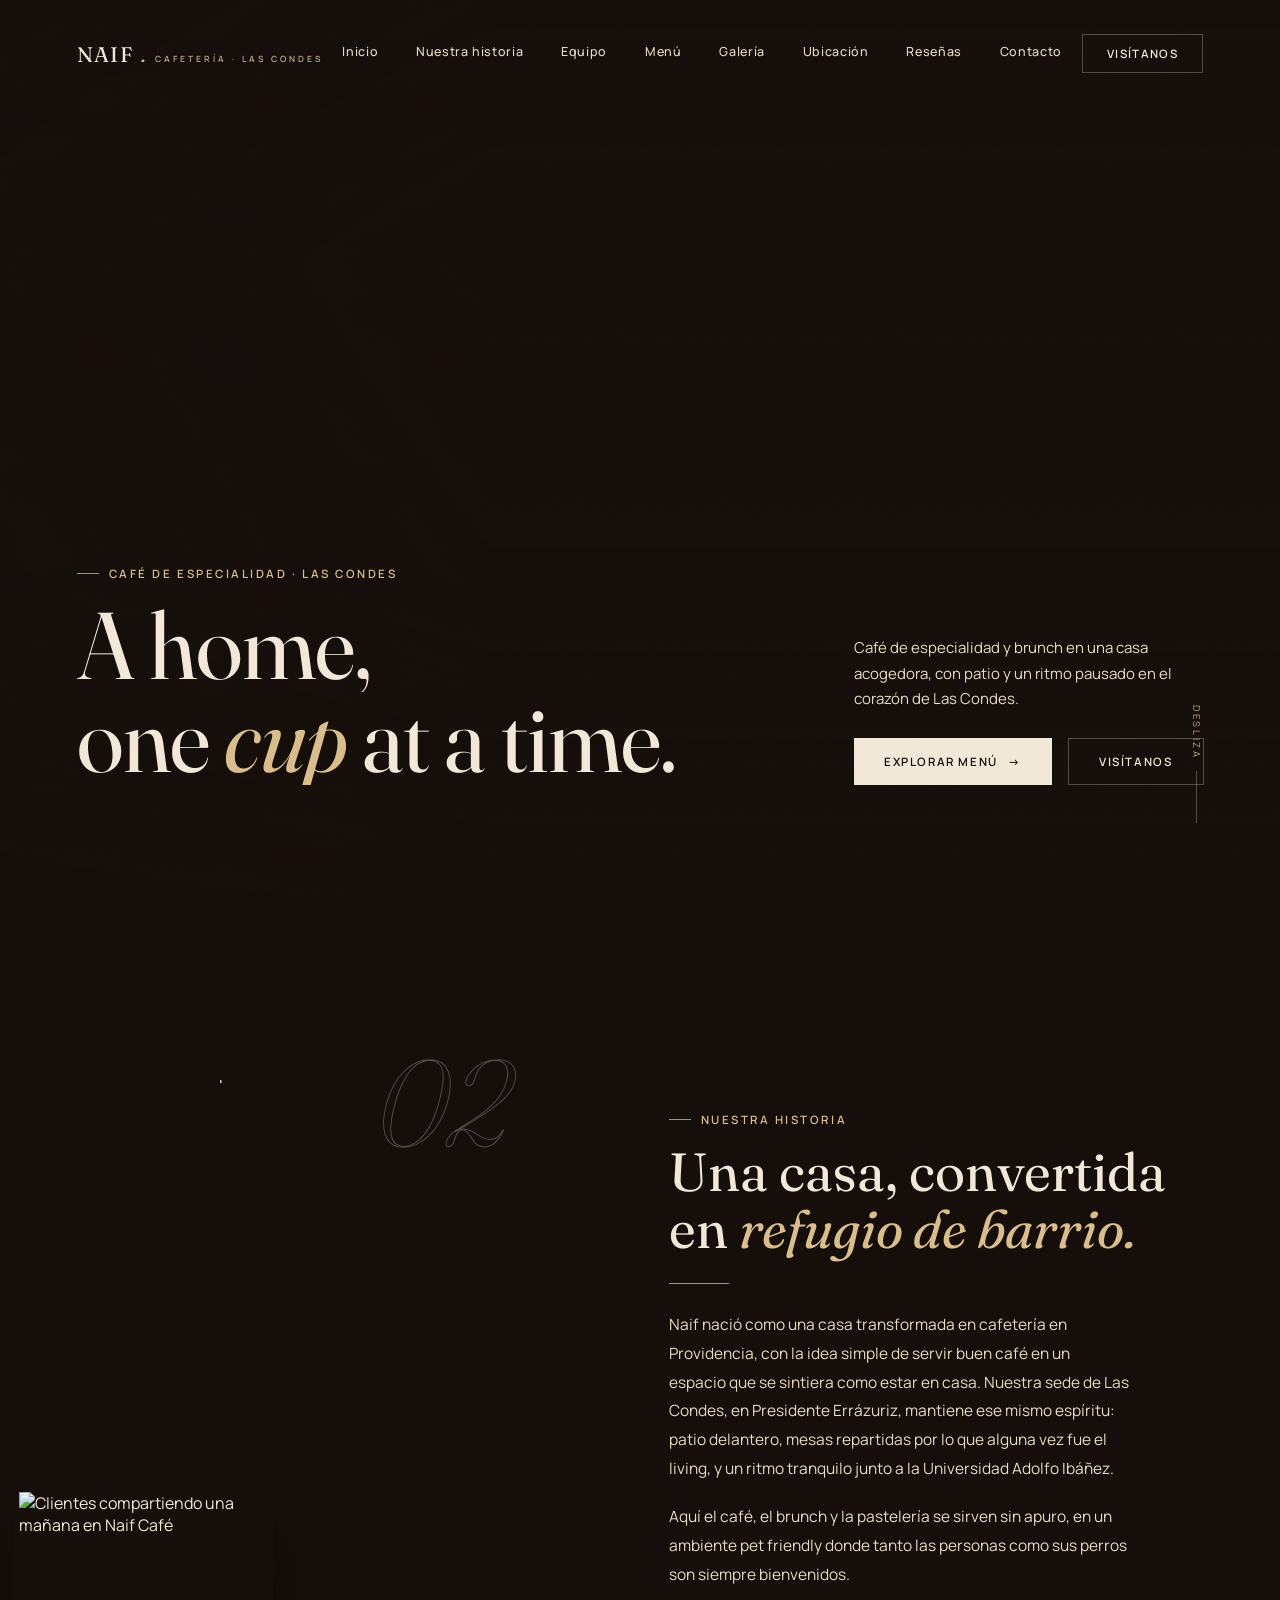
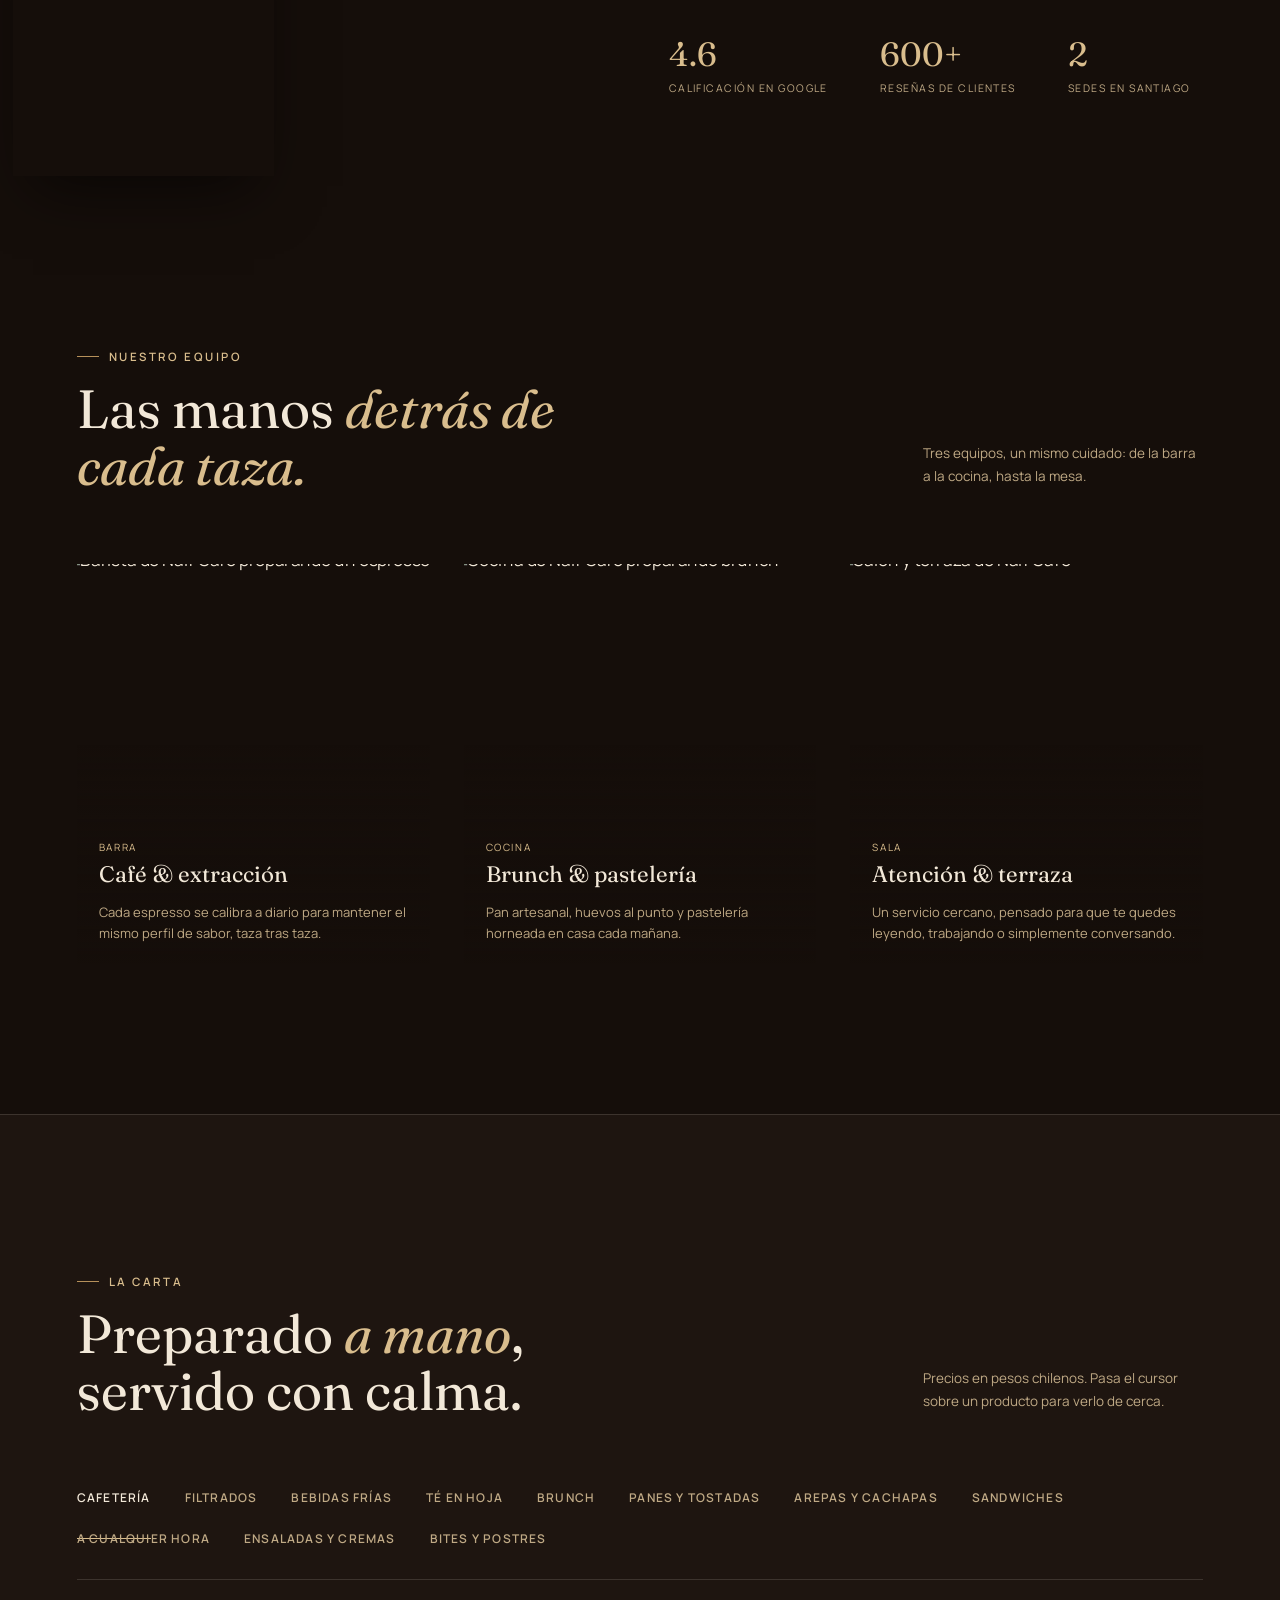
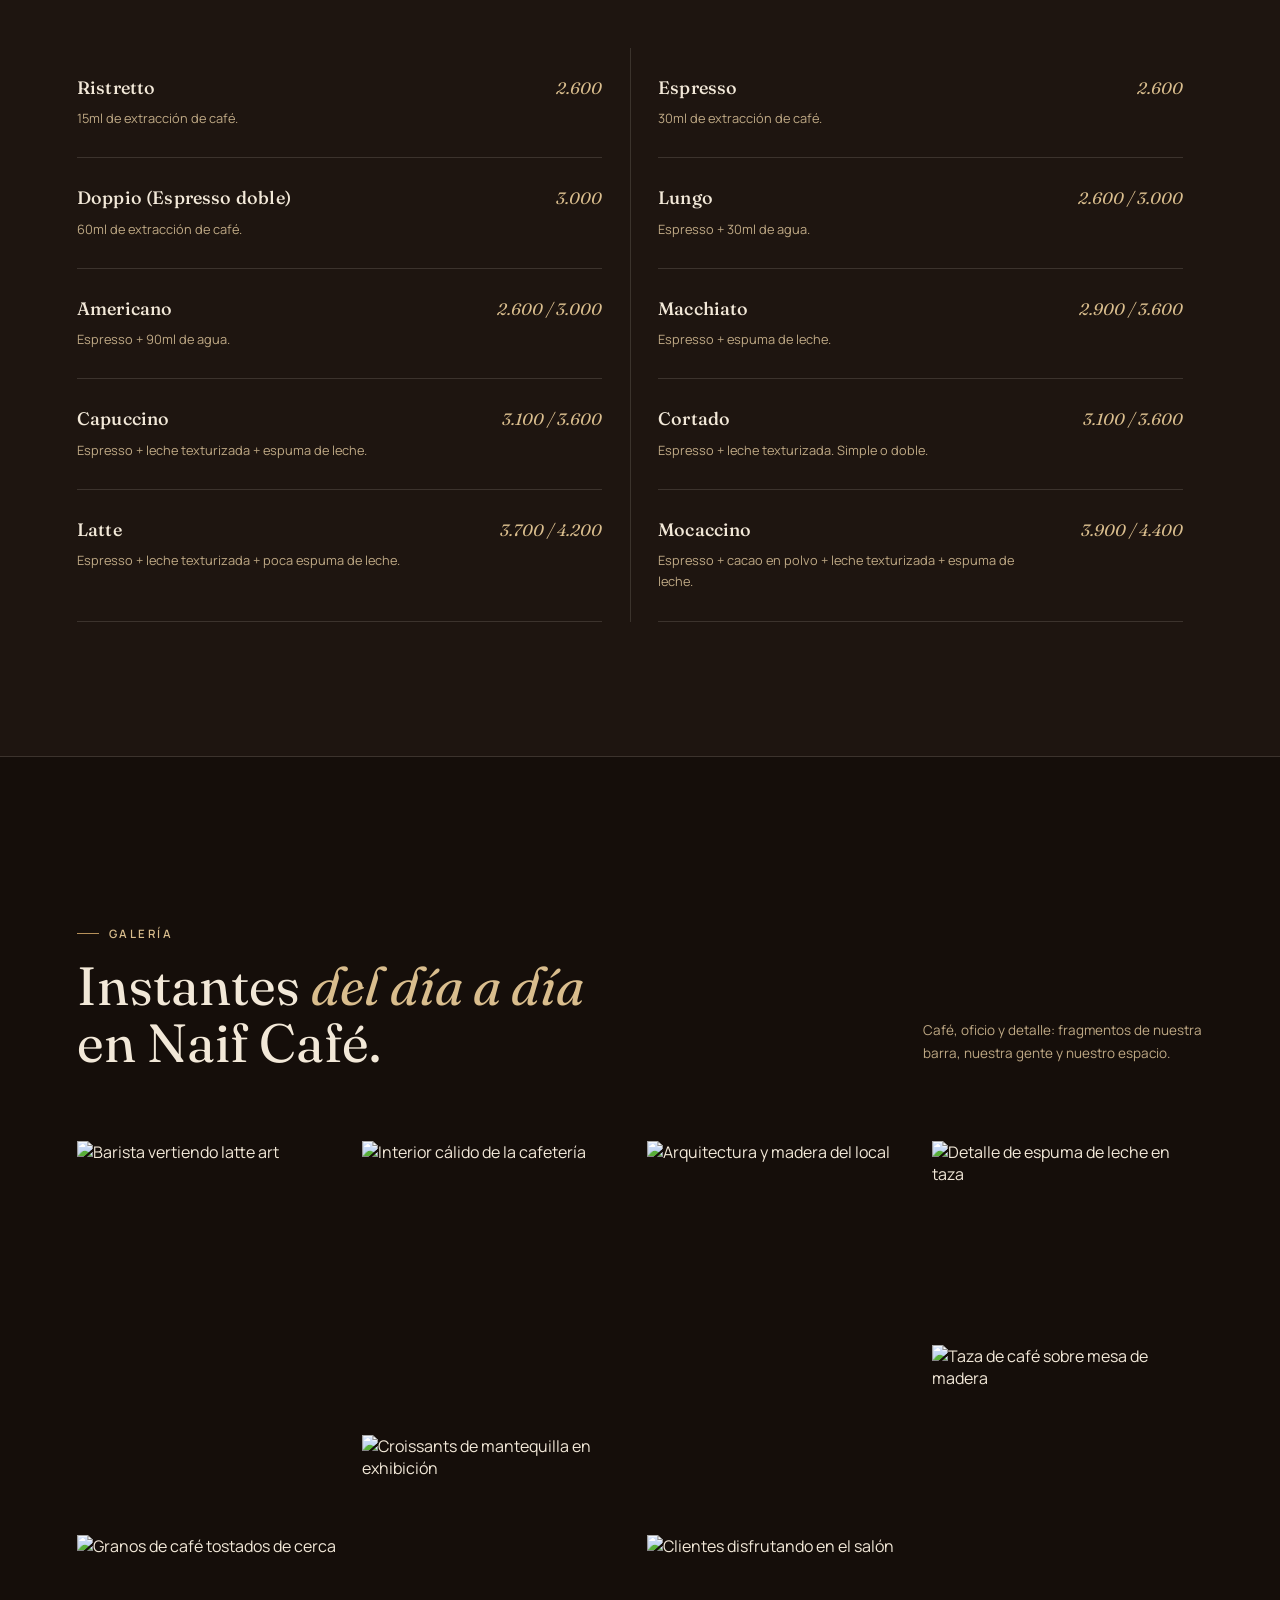
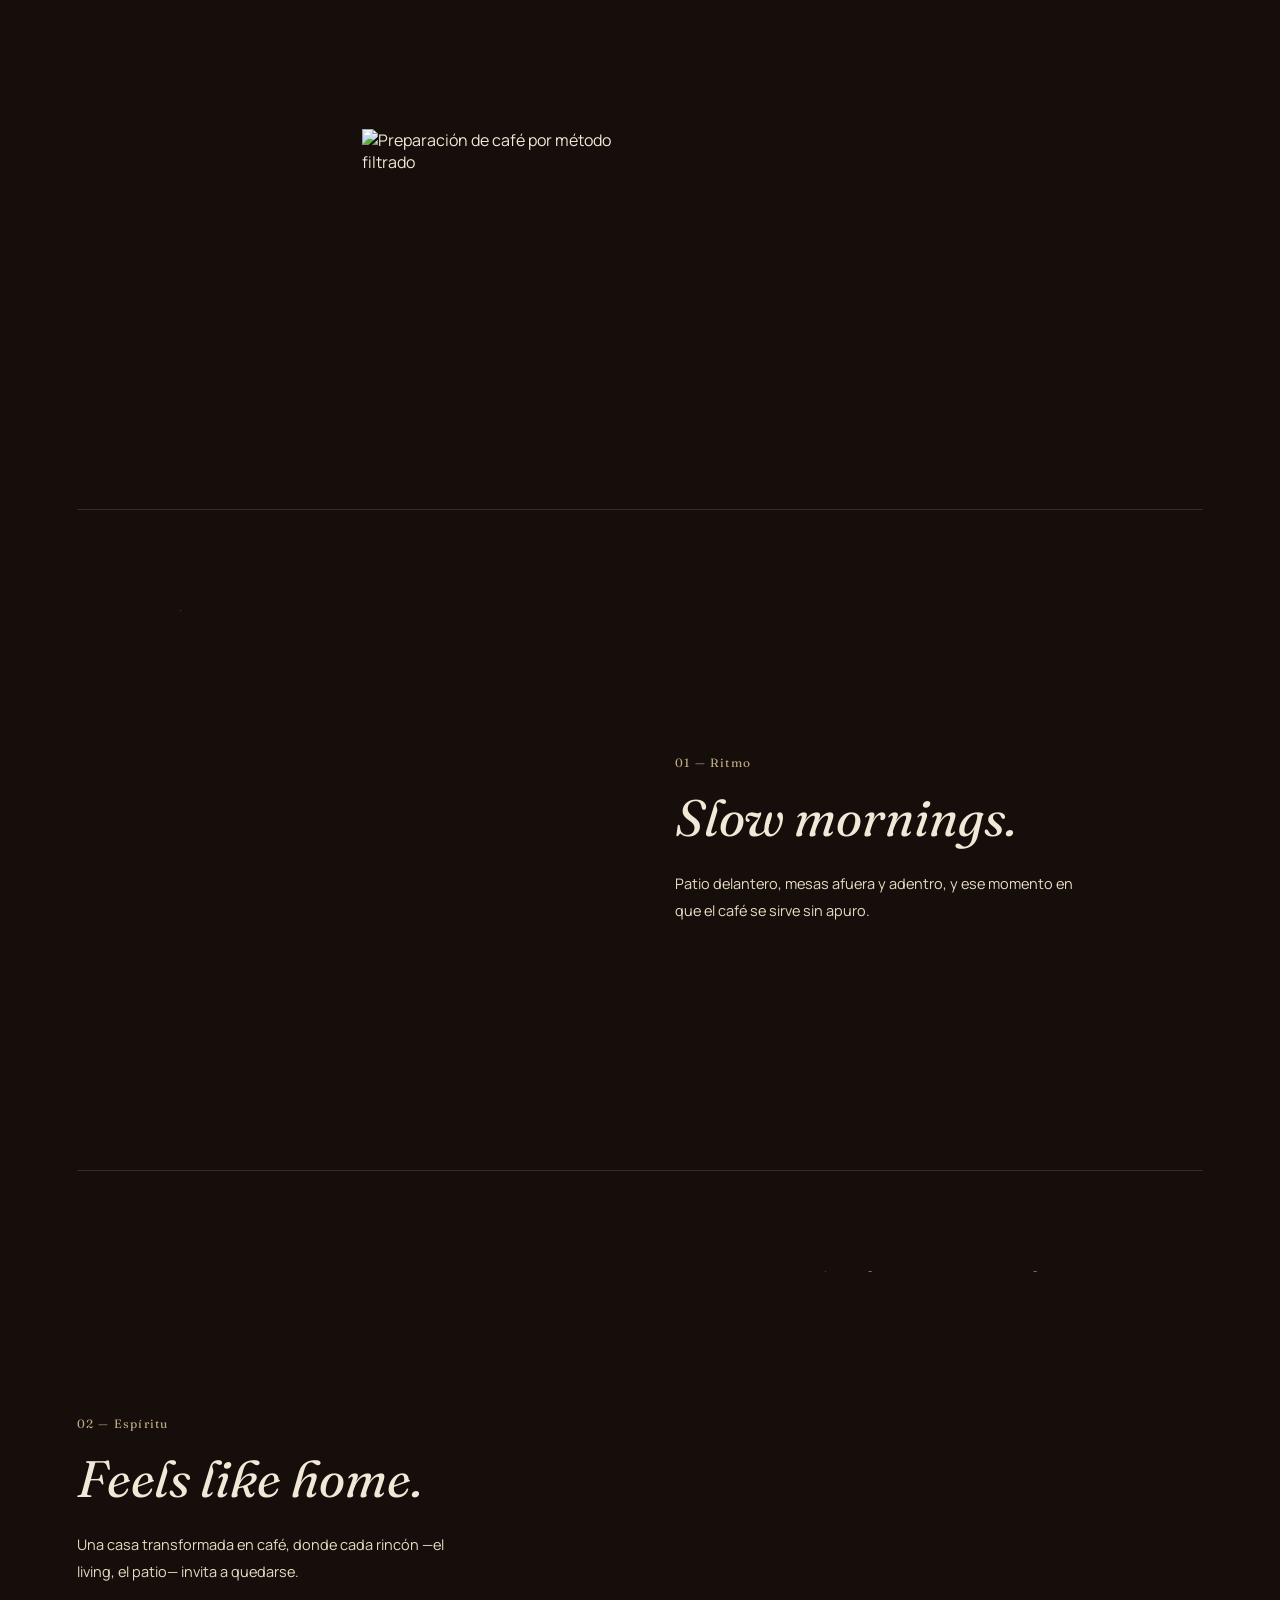
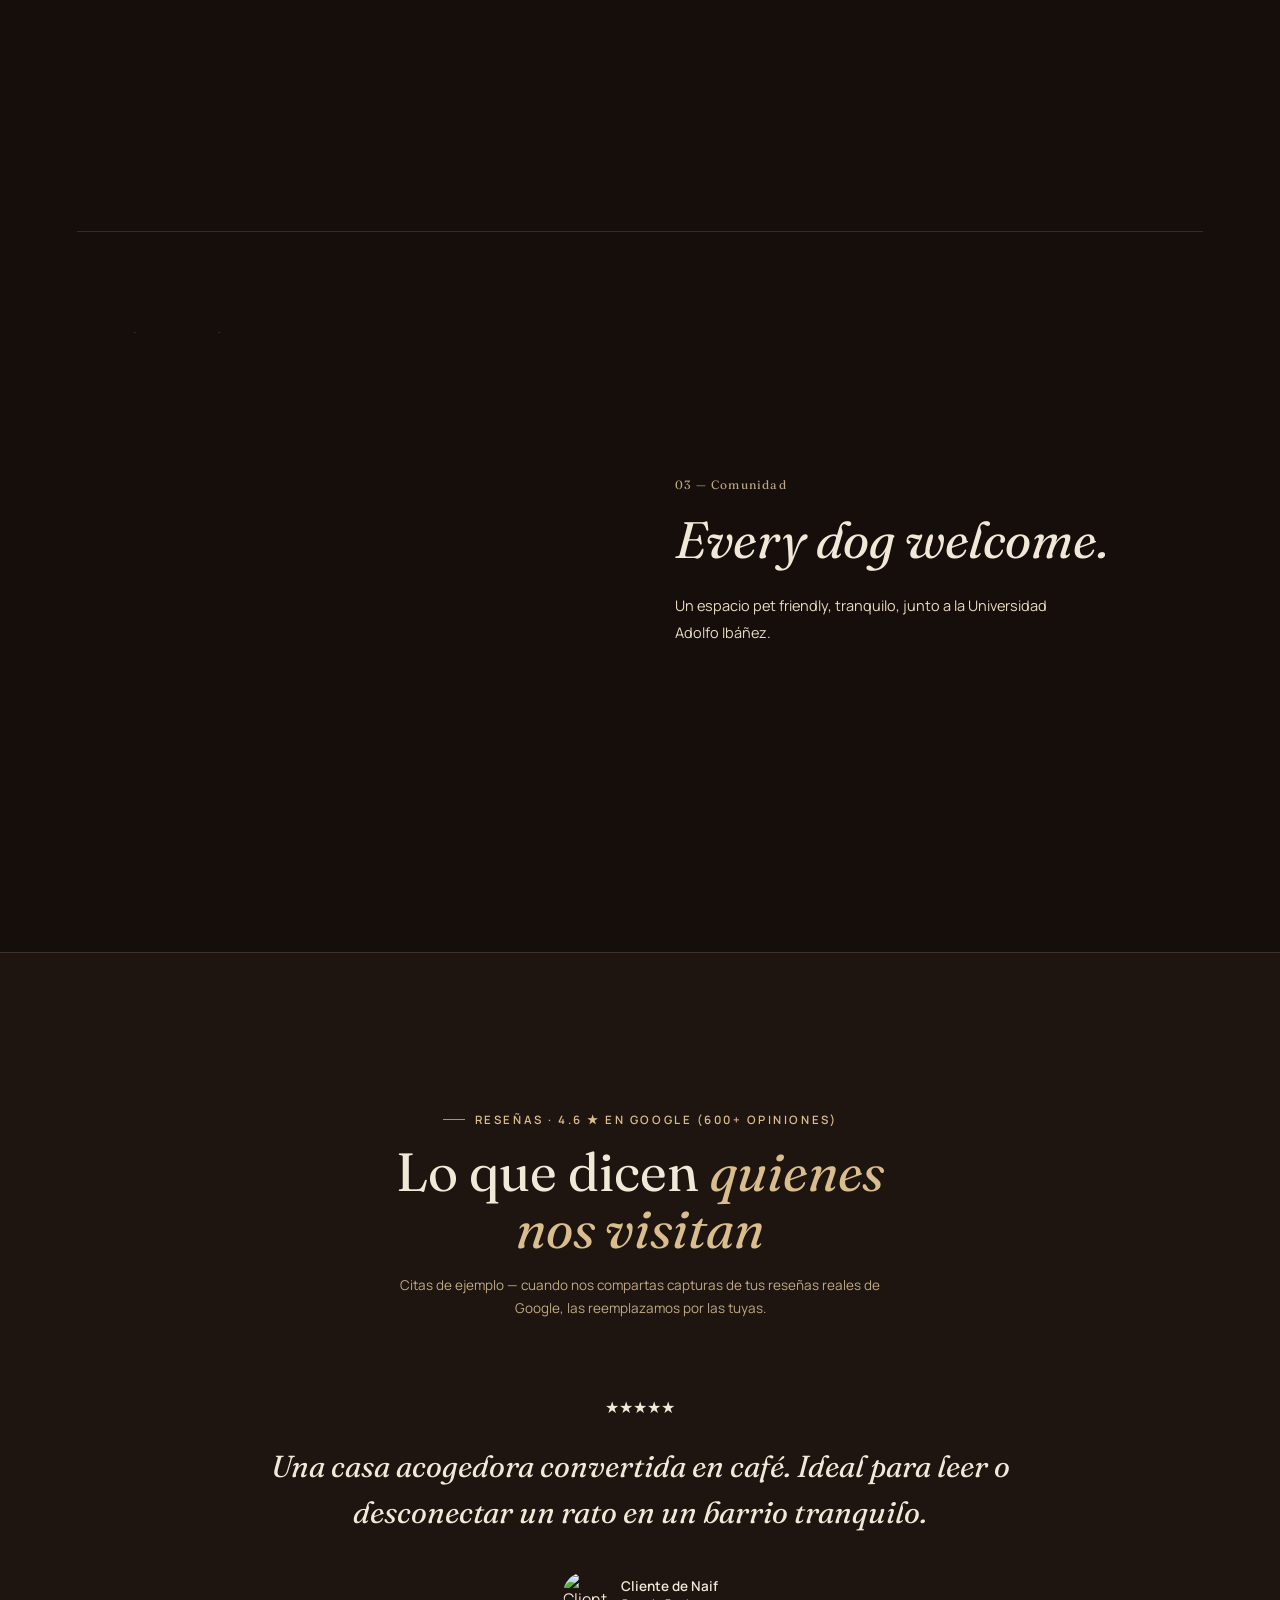
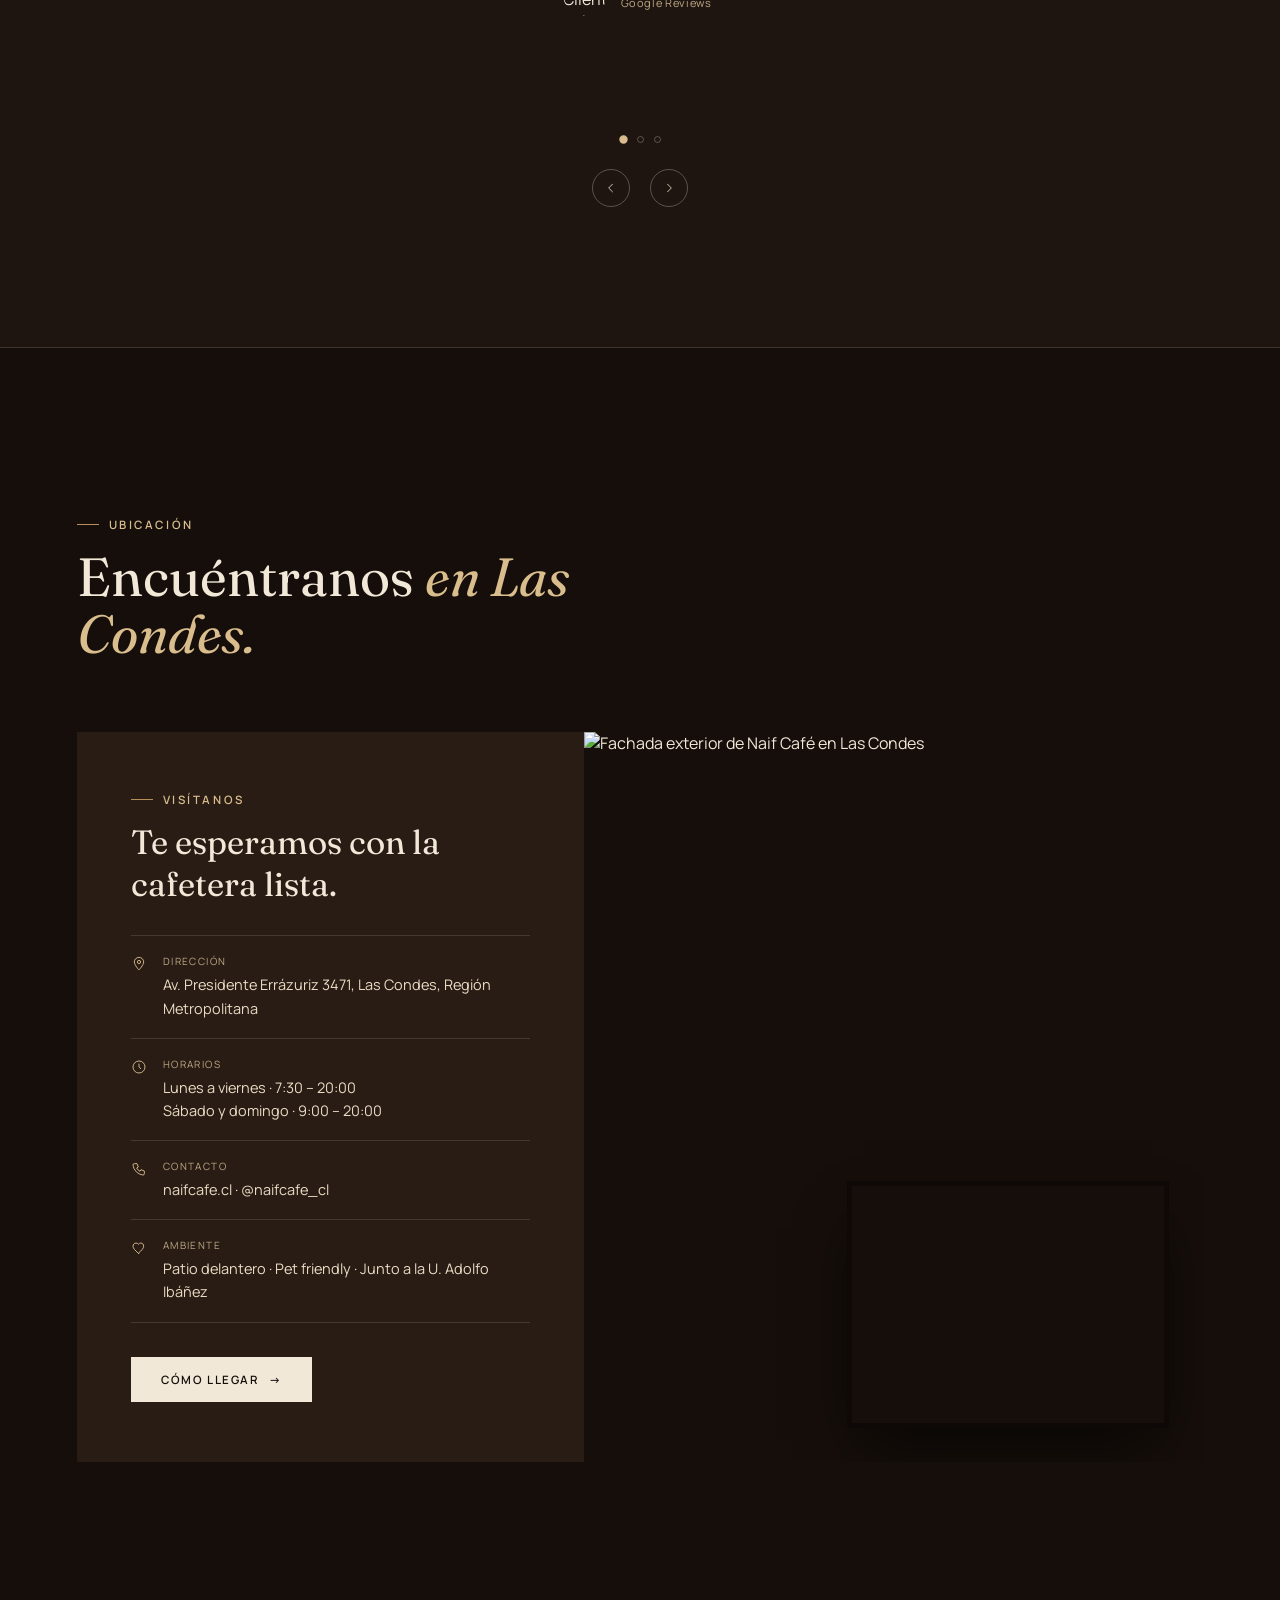
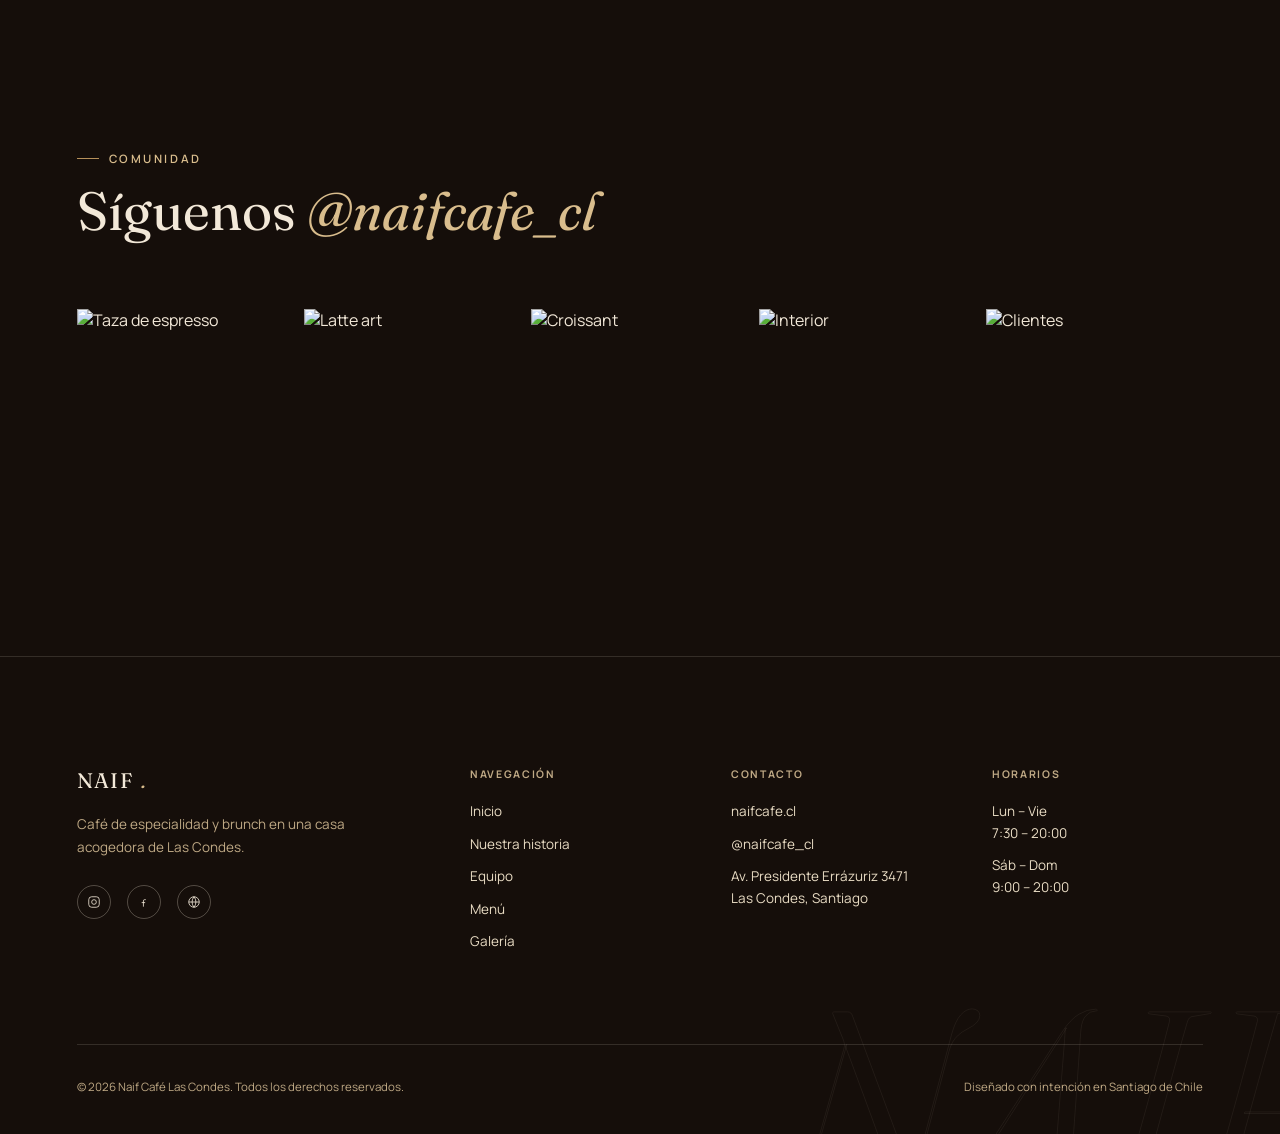
==== index.html @ 2ad172cf "Add files via upload" ====
<!DOCTYPE html>
<html lang="es">
<head>
<meta charset="UTF-8">
<meta name="viewport" content="width=device-width, initial-scale=1.0">
<title>Naif Café — Las Condes</title>
<meta name="description" content="Naif Café Las Condes. Café de especialidad y brunch en una casa convertida en refugio de barrio, junto a la Universidad Adolfo Ibáñez.">
<link rel="preconnect" href="https://fonts.googleapis.com">
<link rel="preconnect" href="https://fonts.gstatic.com" crossorigin>
<link rel="preconnect" href="https://images.unsplash.com">
<link rel="dns-prefetch" href="https://images.unsplash.com">
<link href="https://fonts.googleapis.com/css2?family=Fraunces:ital,opsz,wght@0,9..144,300;0,9..144,400;0,9..144,500;0,9..144,600;1,9..144,400;1,9..144,500&family=Manrope:wght@400;500;600;700&display=swap" rel="stylesheet">
<style>

:root{
  --espresso:#150e0a;
  --espresso-2:#1e1510;
  --espresso-3:#281c14;
  --cream:#f2e8d8;
  --cream-2:#e9dcc4;
  --sand:#bfa985;
  --gold:#b6905a;
  --gold-soft:#d9bd8d;
  --line:rgba(242,232,216,0.14);
  --line-strong:rgba(242,232,216,0.28);
  --dur:900ms;
  --ease:cubic-bezier(.22,.61,.16,1);
}

*{margin:0;padding:0;box-sizing:border-box;}
html{scroll-behavior:smooth;}
body{
  background:var(--espresso);
  color:var(--cream);
  font-family:'Manrope',sans-serif;
  font-weight:400;
  overflow-x:hidden;
  cursor:default;
}
img{display:block;width:100%;height:100%;object-fit:cover;}
a{color:inherit;text-decoration:none;}
button{font-family:inherit;cursor:pointer;background:none;border:none;color:inherit;}
::selection{background:var(--gold);color:var(--espresso);}

.serif{font-family:'Fraunces',serif;}
.eyebrow{
  font-size:11.5px;
  letter-spacing:0.22em;
  text-transform:uppercase;
  color:var(--gold-soft);
  font-weight:600;
  display:inline-flex;
  align-items:center;
  gap:10px;
}
.eyebrow::before{content:'';width:22px;height:1px;background:var(--gold);display:inline-block;}

.wrap{max-width:1360px;margin:0 auto;padding:0 6vw;}

::-webkit-scrollbar{width:9px;}
::-webkit-scrollbar-track{background:var(--espresso);}
::-webkit-scrollbar-thumb{background:var(--espresso-3);border-radius:0;}

/* ---------- preloader ---------- */
#preloader{
  position:fixed;inset:0;z-index:10000;background:var(--espresso);
  display:flex;align-items:center;justify-content:center;flex-direction:column;
  transition:opacity 1.1s var(--ease), visibility 1.1s var(--ease);
}
#preloader.hide{opacity:0;visibility:hidden;}
.pre-mark{font-family:'Fraunces',serif;font-size:15px;letter-spacing:0.4em;font-weight:400;color:var(--cream-2);opacity:0;animation:preFade .9s var(--ease) .2s forwards;}
.pre-line{width:1px;height:46px;background:var(--line-strong);margin:20px 0;position:relative;overflow:hidden;}
.pre-line::after{content:'';position:absolute;left:0;top:-100%;width:100%;height:100%;background:var(--gold);animation:preDrip 1.6s var(--ease) .5s forwards;}
.pre-num{font-size:10px;letter-spacing:0.3em;color:var(--sand);opacity:0;animation:preFade .9s var(--ease) .5s forwards;}
@keyframes preFade{to{opacity:1;}}
@keyframes preDrip{to{top:0;}}

/* ---------- nav ---------- */
header{
  position:fixed;top:0;left:0;right:0;z-index:800;
  padding:34px 6vw;display:flex;align-items:center;justify-content:space-between;
  transition:padding .55s var(--ease), background .55s var(--ease), border-color .55s var(--ease), backdrop-filter .55s var(--ease);
  border-bottom:1px solid transparent;
}
header.scrolled{
  padding:18px 6vw;
  background:rgba(21,14,10,0.82);
  backdrop-filter:blur(9px);
  -webkit-backdrop-filter:blur(9px);
  border-bottom:1px solid var(--line);
}
.logo{font-family:'Fraunces',serif;font-size:21px;letter-spacing:.06em;display:flex;align-items:baseline;gap:8px;}
.logo em{font-style:italic;color:var(--gold-soft);font-weight:400;}
.logo small{font-size:8.5px;letter-spacing:.35em;color:var(--sand);font-family:'Manrope',sans-serif;font-weight:600;}

nav.desktop-nav{display:flex;gap:38px;}
nav.desktop-nav a{
  position:relative;font-size:12.5px;letter-spacing:.05em;font-weight:500;color:var(--cream-2);
  padding-bottom:4px;
}
nav.desktop-nav a::after{
  content:'';position:absolute;bottom:0;left:0;width:0;height:1px;background:var(--gold-soft);
  transition:width .4s var(--ease);
}
nav.desktop-nav a:hover::after{width:100%;}
nav.desktop-nav a:hover{color:var(--cream);}

.nav-right{display:flex;align-items:center;gap:28px;}
.btn-reserve{
  border:1px solid var(--line-strong);padding:11px 24px;font-size:11.5px;letter-spacing:.12em;
  text-transform:uppercase;font-weight:600;transition:border-color .5s cubic-bezier(.16,1,.3,1),background .5s cubic-bezier(.16,1,.3,1),color .5s cubic-bezier(.16,1,.3,1),transform .5s cubic-bezier(.16,1,.3,1);
}
.btn-reserve:hover{background:var(--cream);color:var(--espresso);border-color:var(--cream);transform:translateY(-2px);}

.burger{display:none;flex-direction:column;gap:5px;width:26px;z-index:1200;}
.burger span{height:1px;background:var(--cream);width:100%;transition:transform .4s var(--ease), opacity .3s;}
.burger.open span:nth-child(1){transform:translateY(6px) rotate(45deg);}
.burger.open span:nth-child(2){opacity:0;}
.burger.open span:nth-child(3){transform:translateY(-6px) rotate(-45deg);}

#mobileNav{
  position:fixed;inset:0;background:var(--espresso-2);z-index:1000;
  display:flex;flex-direction:column;justify-content:center;padding:8vw 9vw;
  overflow-y:auto;
  clip-path:circle(0% at calc(100% - 44px) 44px);
  transition:clip-path .75s var(--ease);
}
#mobileNav.open{clip-path:circle(150% at calc(100% - 44px) 44px);}
#mobileNav a{
  font-family:'Fraunces',serif;font-size:7.6vw;font-weight:400;font-style:italic;color:var(--cream-2);
  padding:7px 0;border-bottom:1px solid var(--line);
  opacity:0;transform:translateY(18px);transition:opacity .5s var(--ease),transform .5s var(--ease);
}
#mobileNav.open a{opacity:1;transform:translateY(0);}
#mobileNav a:nth-child(1){transition-delay:.08s;}
#mobileNav a:nth-child(2){transition-delay:.14s;}
#mobileNav a:nth-child(3){transition-delay:.20s;}
#mobileNav a:nth-child(4){transition-delay:.26s;}
#mobileNav a:nth-child(5){transition-delay:.32s;}
#mobileNav a:nth-child(6){transition-delay:.38s;}
#mobileNav a:nth-child(7){transition-delay:.44s;}
#mobileNav a:nth-child(8){transition-delay:.50s;}
.mnav-foot{margin-top:36px;font-size:12px;color:var(--sand);opacity:0;transition:opacity .6s var(--ease) .5s;}
#mobileNav.open .mnav-foot{opacity:1;}

/* ---------- hero ---------- */
.hero{position:relative;height:100svh;min-height:640px;overflow:hidden;display:flex;align-items:flex-end;}
.hero-media{position:absolute;inset:-8% -8%;}
.hero-media img{transform:scale(1.12);transition:transform 2.4s var(--ease);will-change:transform;}
.hero-media::after{
  content:'';position:absolute;inset:0;
  background:
    linear-gradient(180deg,rgba(21,14,10,.55) 0%, rgba(21,14,10,.15) 32%, rgba(21,14,10,.3) 62%, rgba(21,14,10,.96) 100%),
    linear-gradient(90deg,rgba(21,14,10,.5) 0%, transparent 40%);
}
.hero.loaded .hero-media img{transform:scale(1);}
.hero-grain{position:absolute;inset:0;opacity:.05;mix-blend-mode:overlay;pointer-events:none;
  background-image:url("data:image/svg+xml,%3Csvg xmlns='http://www.w3.org/2000/svg' width='140' height='140'%3E%3Cfilter id='n'%3E%3CfeTurbulence type='fractalNoise' baseFrequency='0.9' numOctaves='2' stitchTiles='stitch'/%3E%3C/filter%3E%3Crect width='100%25' height='100%25' filter='url(%23n)'/%3E%3C/svg%3E");
}
.hero-content{position:relative;z-index:5;width:100%;padding:0 6vw 9vw;display:flex;justify-content:space-between;align-items:flex-end;gap:40px;}
.hero-eyebrow{opacity:0;transform:translateY(16px);transition:opacity 1s var(--ease) .3s, transform 1s var(--ease) .3s;}
.hero.loaded .hero-eyebrow{opacity:1;transform:translateY(0);}
.hero-title{
  font-family:'Fraunces',serif;font-weight:400;
  font-size:clamp(2.6rem,7.4vw,6.4rem);line-height:.98;letter-spacing:-.01em;
  max-width:820px;margin-top:18px;
}
.hero-title .line{display:block;overflow:hidden;}
.hero-title .line span{display:block;transform:translateY(112%);transition:transform 1.1s var(--ease);}
.hero.loaded .hero-title .line:nth-child(1) span{transition-delay:.45s;}
.hero.loaded .hero-title .line:nth-child(2) span{transition-delay:.58s;}
.hero.loaded .hero-title .line span{transform:translateY(0);}
.hero-title em{font-style:italic;color:var(--gold-soft);}

.hero-sub{
  max-width:340px;font-size:15px;line-height:1.7;color:var(--cream-2);
  opacity:0;transform:translateY(14px);transition:opacity 1s var(--ease) .8s, transform 1s var(--ease) .8s;
}
.hero.loaded .hero-sub{opacity:1;transform:translateY(0);}
.hero-ctas{display:flex;gap:16px;margin-top:26px;flex-wrap:wrap;}

.btn{
  position:relative;overflow:hidden;padding:15px 30px;font-size:11.5px;letter-spacing:.14em;
  text-transform:uppercase;font-weight:600;display:inline-flex;align-items:center;gap:10px;
  transition:transform .5s cubic-bezier(.16,1,.3,1), box-shadow .5s cubic-bezier(.16,1,.3,1), background .4s, color .4s, border-color .4s;
  will-change:transform;
}
.btn-solid{background:var(--cream);color:var(--espresso);}
.btn-solid:hover{transform:translateY(-3px);box-shadow:0 16px 34px -12px rgba(0,0,0,.55);}
.btn-solid span.arrow{transition:transform .45s var(--ease);}
.btn-solid:hover span.arrow{transform:translateX(5px);}
.btn-outline{border:1px solid var(--line-strong);}
.btn-outline:hover{border-color:var(--cream);transform:translateY(-3px);}
.btn:active{transform:translateY(-1px) scale(.98);transition-duration:.15s;}

.scroll-cue{
  position:absolute;right:6vw;bottom:6vw;z-index:5;display:flex;flex-direction:column;align-items:center;gap:12px;
  opacity:0;transition:opacity 1s var(--ease) 1.1s;
}
.hero.loaded .scroll-cue{opacity:1;}
.scroll-cue .txt{font-size:9.5px;letter-spacing:.28em;color:var(--sand);writing-mode:vertical-rl;}
.scroll-cue .rail{width:1px;height:52px;background:var(--line-strong);position:relative;overflow:hidden;}
.scroll-cue .rail::after{content:'';position:absolute;top:-40%;left:0;width:100%;height:40%;background:var(--gold-soft);animation:cue 2.4s ease-in-out infinite;}
@keyframes cue{0%{top:-40%;}60%{top:100%;}100%{top:100%;}}

/* ---------- reveal helpers ---------- */
.reveal{opacity:0;transform:translateY(46px);transition:opacity 1.1s var(--ease), transform 1.1s var(--ease);}
.reveal.in{opacity:1;transform:translateY(0);}
.reveal-l{opacity:0;transform:translateX(-44px);transition:opacity 1.1s var(--ease), transform 1.1s var(--ease);}
.reveal-l.in{opacity:1;transform:translateX(0);}
.reveal-r{opacity:0;transform:translateX(44px);transition:opacity 1.1s var(--ease), transform 1.1s var(--ease);}
.reveal-r.in{opacity:1;transform:translateX(0);}
.reveal-scale{opacity:0;transform:scale(1.09);transition:opacity 1.3s var(--ease), transform 1.3s var(--ease);}
.reveal-scale.in{opacity:1;transform:scale(1);}
.d1.in{transition-delay:.1s;}.d2.in{transition-delay:.22s;}.d3.in{transition-delay:.34s;}.d4.in{transition-delay:.46s;}

section{position:relative;}

/* ---------- section label ---------- */
.sec-head{display:flex;justify-content:space-between;align-items:flex-end;gap:30px;margin-bottom:70px;flex-wrap:wrap;}
.sec-title{font-family:'Fraunces',serif;font-weight:400;font-size:clamp(2rem,4.2vw,3.4rem);line-height:1.06;margin-top:16px;max-width:560px;}
.sec-title em{font-style:italic;color:var(--gold-soft);}
.sec-note{max-width:280px;font-size:13.5px;line-height:1.7;color:var(--sand);padding-bottom:6px;}

/* ---------- historia ---------- */
.historia{padding:180px 0 160px;}
.hist-grid{display:grid;grid-template-columns:0.95fr 1.05fr;gap:0 70px;align-items:center;}
.hist-imgwrap{position:relative;height:640px;}
.hist-img-main{position:absolute;inset:0;overflow:hidden;}
.hist-img-main img{transform:scale(1.06);}
.hist-img-sub{
  position:absolute;bottom:-56px;left:-64px;width:52%;height:290px;overflow:hidden;
  border:6px solid var(--espresso);box-shadow:0 30px 60px -20px rgba(0,0,0,.6);
}
.hist-year{
  position:absolute;top:-38px;right:14%;font-family:'Fraunces',serif;font-style:italic;font-weight:300;
  font-size:7.6rem;line-height:1;color:transparent;-webkit-text-stroke:1px var(--line-strong);
  pointer-events:none;
}
.hist-text{padding-left:20px;}
.hist-divider{width:60px;height:1px;background:var(--gold);margin:26px 0 26px;}
.hist-text p{font-size:15.5px;line-height:1.85;color:var(--cream-2);max-width:460px;margin-bottom:20px;}
.hist-stats{display:flex;gap:52px;margin-top:44px;}
.hist-stat b{display:block;font-family:'Fraunces',serif;font-size:2.1rem;font-weight:400;color:var(--gold-soft);}
.hist-stat span{font-size:10.5px;letter-spacing:.14em;text-transform:uppercase;color:var(--sand);}

@media(max-width:960px){
  .hist-grid{grid-template-columns:1fr;gap:90px 0;}
  .hist-imgwrap{height:420px;}
  .hist-img-sub{width:62%;height:190px;left:0;bottom:-40px;}
  .hist-year{font-size:4.4rem;top:-24px;right:4%;}
  .hist-text{padding-left:0;margin-top:40px;}
}

/* ---------- menu ---------- */
.menu-sec{padding:150px 0 130px;background:var(--espresso-2);border-top:1px solid var(--line);border-bottom:1px solid var(--line);}

/* ---------- equipo ---------- */
.team-sec{padding:60px 0 150px;}
.team-grid{display:grid;grid-template-columns:repeat(3,1fr);gap:34px;}
.team-card{position:relative;}
.team-photo{height:400px;overflow:hidden;position:relative;}
.team-photo img{transform:scale(1.08);transition:transform 1.2s var(--ease);}
.team-card:hover .team-photo img{transform:scale(1);}
.team-photo::after{content:'';position:absolute;inset:0;background:linear-gradient(0deg,rgba(21,14,10,.85),transparent 55%);}
.team-info{position:absolute;left:22px;bottom:20px;right:22px;}
.team-role{font-size:10px;letter-spacing:.16em;text-transform:uppercase;color:var(--gold-soft);margin-bottom:6px;}
.team-name{font-family:'Fraunces',serif;font-size:1.4rem;font-weight:400;}
.team-desc{font-size:13px;color:var(--sand);line-height:1.6;margin-top:14px;max-width:320px;}
@media(max-width:900px){.team-grid{grid-template-columns:1fr;gap:22px;}.team-photo{height:320px;}}

.menu-tabs{display:flex;flex-wrap:wrap;gap:18px 34px;margin-bottom:64px;border-bottom:1px solid var(--line);padding-bottom:26px;}
.menu-tab{
  font-size:12px;letter-spacing:.1em;text-transform:uppercase;font-weight:600;color:var(--sand);
  padding-bottom:6px;position:relative;transition:color .35s;
}
.menu-tab::after{content:'';position:absolute;bottom:-27px;left:0;width:0;height:1px;background:var(--gold-soft);transition:width .4s var(--ease);}
.menu-tab.active{color:var(--cream);}
.menu-tab.active::after{width:100%;}

.menu-body{width:100%;}
.menu-scroll{
  max-height:680px;overflow-y:auto;padding:4px 20px 4px 0;
  scrollbar-width:thin;scrollbar-color:var(--espresso-3) transparent;
}
.menu-scroll::-webkit-scrollbar{width:5px;}
.menu-scroll::-webkit-scrollbar-thumb{background:var(--espresso-3);}
.menu-panel{display:none;}
.menu-panel.active{display:grid;grid-template-columns:1fr 1fr;gap:0 56px;position:relative;}
.menu-panel.active::before{content:'';position:absolute;left:50%;top:0;bottom:0;width:1px;background:var(--line);}
@media(max-width:960px){.menu-panel.active::before{display:none;}}
.menu-item{
  display:flex;justify-content:space-between;gap:24px;padding:28px 0;border-bottom:1px solid var(--line);
}
.menu-item h4{font-family:'Fraunces',serif;font-weight:500;font-size:18px;letter-spacing:.01em;line-height:1.3;}
.menu-item-l{max-width:75%;}
.menu-item p{font-size:12.8px;color:var(--sand);margin-top:9px;line-height:1.65;}
.menu-item .price{font-family:'Fraunces',serif;font-style:italic;font-size:16.5px;color:var(--gold-soft);white-space:nowrap;padding-top:2px;}

@media(max-width:960px){
  .menu-panel.active{grid-template-columns:1fr;}
  .menu-item-l{max-width:78%;}
  .menu-item h4{font-size:16.5px;}
  .menu-scroll{max-height:none;overflow:visible;padding-right:0;}
}

/* ---------- galeria ---------- */
.gal-sec{padding:160px 0 130px;}
.masonry{
  columns:4 220px;column-gap:14px;
}
.gal-item{
  break-inside:avoid;margin-bottom:14px;position:relative;overflow:hidden;cursor:pointer;
}
.gal-item img{transition:transform 1.1s cubic-bezier(.16,1,.3,1);}
.gal-item:hover img{transform:scale(1.09);}
.gal-item .tag{
  position:absolute;left:16px;bottom:16px;font-size:10.5px;letter-spacing:.14em;text-transform:uppercase;
  color:var(--cream);display:flex;align-items:center;gap:8px;
  opacity:0;transform:translateY(8px);transition:opacity .5s var(--ease),transform .5s var(--ease);
}
.gal-item .tag::before{content:'';width:14px;height:1px;background:var(--gold-soft);}
.gal-item::after{content:'';position:absolute;inset:0;background:linear-gradient(0deg,rgba(21,14,10,.7),transparent 45%);opacity:0;transition:opacity .5s;}
.gal-item:hover::after{opacity:1;}
.gal-item:hover .tag{opacity:1;transform:translateY(0);}
.gal-item.h-t{height:190px;}
.gal-item.h-m{height:280px;}
.gal-item.h-l{height:380px;}

@media(max-width:700px){.masonry{columns:2 160px;}}

/* lightbox */
#lightbox{
  position:fixed;inset:0;z-index:5000;background:rgba(10,7,5,.96);display:flex;align-items:center;justify-content:center;
  opacity:0;visibility:hidden;transition:opacity .5s var(--ease), visibility .5s;padding:6vw;
}
#lightbox.open{opacity:1;visibility:visible;}
#lightbox img{max-width:min(900px,88vw);max-height:80vh;width:auto;object-fit:contain;box-shadow:0 40px 90px -20px rgba(0,0,0,.7);}
#lightbox .lb-cap{position:absolute;bottom:8vw;left:50%;transform:translateX(-50%);font-size:11.5px;letter-spacing:.16em;text-transform:uppercase;color:var(--sand);}
#lightbox .lb-x{position:absolute;top:5vw;right:6vw;width:22px;height:22px;}
#lightbox .lb-x::before,#lightbox .lb-x::after{content:'';position:absolute;top:50%;left:0;width:100%;height:1px;background:var(--cream);}
#lightbox .lb-x::before{transform:rotate(45deg);}
#lightbox .lb-x::after{transform:rotate(-45deg);}
#lightbox .lb-nav{position:absolute;top:50%;transform:translateY(-50%);width:34px;height:34px;border:1px solid var(--line-strong);border-radius:50%;display:flex;align-items:center;justify-content:center;transition:border-color .3s;}
#lightbox .lb-nav:hover{border-color:var(--cream);}
#lightbox .lb-prev{left:4vw;}
#lightbox .lb-next{right:4vw;}
@media(max-width:700px){#lightbox .lb-nav{display:none;}}

/* ---------- experiencia ---------- */
.exp-sec{padding:60px 0 60px;}
.exp-row{
  display:grid;grid-template-columns:1fr 1fr;align-items:center;gap:70px;
  padding:100px 0;border-top:1px solid var(--line);
}
.exp-row:nth-child(even) .exp-media{order:2;}
.exp-row:nth-child(even) .exp-text{order:1;}
.exp-media{height:460px;overflow:hidden;position:relative;}
.exp-media img{transform:scale(1.1);}
.exp-num{font-family:'Fraunces',serif;font-size:12px;color:var(--sand);letter-spacing:.1em;}
.exp-title{font-family:'Fraunces',serif;font-weight:400;font-style:italic;font-size:clamp(2.1rem,4vw,3.2rem);margin:16px 0 22px;color:var(--cream);}
.exp-text p{font-size:14.5px;line-height:1.85;color:var(--cream-2);max-width:400px;}
@media(max-width:900px){
  .exp-row{grid-template-columns:1fr;gap:34px;padding:70px 0;}
  .exp-row:nth-child(even) .exp-media,.exp-row:nth-child(even) .exp-text{order:unset;}
  .exp-media{height:320px;}
}

/* ---------- reseñas ---------- */
.rev-sec{padding:150px 0 140px;background:var(--espresso-2);border-top:1px solid var(--line);border-bottom:1px solid var(--line);}
.rev-stage{position:relative;max-width:760px;margin:0 auto;min-height:280px;}
.rev-slide{
  position:absolute;inset:0;opacity:0;transform:translateY(24px);transition:opacity .8s var(--ease), transform .8s var(--ease);
  pointer-events:none;text-align:center;
}
.rev-slide.active{opacity:1;transform:translateY(0);pointer-events:auto;}
.rev-stars{display:flex;justify-content:center;gap:5px;margin-bottom:26px;}
.rev-stars svg{width:14px;height:14px;fill:var(--gold-soft);}
.rev-quote{font-family:'Fraunces',serif;font-style:italic;font-weight:400;font-size:clamp(1.35rem,2.6vw,1.9rem);line-height:1.5;color:var(--cream);}
.rev-who{display:flex;align-items:center;justify-content:center;gap:14px;margin-top:36px;}
.rev-avatar{width:44px;height:44px;border-radius:50%;overflow:hidden;}
.rev-who-txt{text-align:left;}
.rev-name{font-size:13.5px;font-weight:600;}
.rev-src{font-size:11px;color:var(--sand);letter-spacing:.06em;}
.rev-dots{display:flex;justify-content:center;gap:10px;margin-top:60px;}
.rev-dot{width:7px;height:7px;border-radius:50%;border:1px solid var(--line-strong);transition:background .3s,border-color .3s,transform .3s;}
.rev-dot.active{background:var(--gold-soft);border-color:var(--gold-soft);transform:scale(1.2);}
.rev-arrows{display:flex;justify-content:center;gap:20px;margin-top:26px;}
.rev-arrow{width:38px;height:38px;border:1px solid var(--line-strong);border-radius:50%;display:flex;align-items:center;justify-content:center;transition:border-color .3s,transform .3s;}
.rev-arrow:hover{border-color:var(--cream);transform:scale(1.06);}
.rev-arrow svg{width:14px;height:14px;stroke:var(--cream);fill:none;}

/* ---------- ubicacion ---------- */
.loc-sec{padding:160px 0 140px;}
.loc-grid{display:grid;grid-template-columns:.9fr 1.1fr;gap:0;align-items:stretch;}
.loc-info{padding:60px 54px;background:var(--espresso-3);display:flex;flex-direction:column;justify-content:center;}
.loc-info h3{font-family:'Fraunces',serif;font-weight:400;font-size:2.1rem;margin:14px 0 30px;}
.loc-row{display:flex;gap:16px;padding:18px 0;border-top:1px solid var(--line);}
.loc-row:last-of-type{border-bottom:1px solid var(--line);}
.loc-row .ic{width:16px;height:16px;flex-shrink:0;margin-top:2px;stroke:var(--gold-soft);fill:none;}
.loc-row .tt{font-size:10px;letter-spacing:.14em;text-transform:uppercase;color:var(--sand);margin-bottom:5px;}
.loc-row .vv{font-size:14.5px;color:var(--cream-2);line-height:1.6;}
.loc-cta{margin-top:34px;align-self:flex-start;}
.loc-visual{position:relative;overflow:hidden;min-height:420px;}
.loc-visual img{position:absolute;inset:0;}
.loc-map{
  position:absolute;right:34px;bottom:34px;width:52%;max-width:340px;aspect-ratio:4/3;
  border:5px solid var(--espresso);box-shadow:0 30px 60px -18px rgba(0,0,0,.65);filter:grayscale(.35) sepia(.15) contrast(1.05);
}
.loc-map iframe{width:100%;height:100%;border:0;}
@media(max-width:960px){
  .loc-grid{grid-template-columns:1fr;}
  .loc-info{padding:60px 7vw;}
  .loc-visual{min-height:340px;}
  .loc-map{width:60%;right:20px;bottom:20px;}
}

/* ---------- instagram ---------- */
.ig-sec{padding:140px 0 130px;}
.ig-grid{display:grid;grid-template-columns:repeat(5,1fr);gap:10px;}
.ig-item{position:relative;aspect-ratio:1/1;overflow:hidden;cursor:pointer;}
.ig-item img{transition:transform .8s var(--ease);}
.ig-item:hover img{transform:scale(1.12);}
.ig-item .ig-ov{
  position:absolute;inset:0;background:rgba(21,14,10,.62);display:flex;flex-direction:column;align-items:center;justify-content:center;gap:10px;
  opacity:0;transition:opacity .5s var(--ease);text-align:center;padding:14px;
}
.ig-item:hover .ig-ov{opacity:1;}
.ig-item .ig-ov svg{width:20px;height:20px;stroke:var(--cream);fill:none;}
.ig-item .ig-ov span{font-size:11px;letter-spacing:.04em;color:var(--cream-2);line-height:1.5;}
@media(max-width:900px){.ig-grid{grid-template-columns:repeat(3,1fr);}}
@media(max-width:520px){.ig-grid{grid-template-columns:repeat(2,1fr);}}

/* ---------- footer ---------- */
footer{padding:110px 0 40px;border-top:1px solid var(--line);position:relative;overflow:hidden;}
.foot-top{display:grid;grid-template-columns:1.3fr .8fr .8fr .8fr;gap:50px;padding-bottom:80px;}
.foot-brand .logo{margin-bottom:20px;}
.foot-brand p{font-size:13.5px;color:var(--sand);max-width:280px;line-height:1.7;}
.foot-social{display:flex;gap:16px;margin-top:26px;}
.foot-social a{width:34px;height:34px;border:1px solid var(--line-strong);border-radius:50%;display:flex;align-items:center;justify-content:center;transition:border-color .3s,transform .3s;}
.foot-social a:hover{border-color:var(--cream);transform:translateY(-3px);}
.foot-social svg{width:14px;height:14px;stroke:var(--cream);fill:none;}
.foot-col h5{font-size:10.5px;letter-spacing:.16em;text-transform:uppercase;color:var(--sand);margin-bottom:20px;}
.foot-col a,.foot-col p{display:block;font-size:13.5px;color:var(--cream-2);margin-bottom:11px;line-height:1.6;}
.foot-col a{transition:color .3s;}
.foot-col a:hover{color:var(--gold-soft);}
.foot-bottom{display:flex;justify-content:space-between;align-items:center;padding-top:34px;border-top:1px solid var(--line);font-size:11.5px;color:var(--sand);flex-wrap:wrap;gap:14px;}
.foot-mark{
  position:absolute;right:-4vw;bottom:-9vw;font-family:'Fraunces',serif;font-style:italic;font-weight:300;
  font-size:min(22vw,290px);color:transparent;-webkit-text-stroke:1px rgba(242,232,216,.06);
  pointer-events:none;line-height:1;
}
@media(max-width:900px){.foot-top{grid-template-columns:1fr 1fr;gap:44px 20px;}}
@media(max-width:560px){.foot-top{grid-template-columns:1fr;}.foot-bottom{flex-direction:column;align-items:flex-start;}}

@media (prefers-reduced-motion: reduce){
  *{animation-duration:.001ms !important;transition-duration:.001ms !important;scroll-behavior:auto !important;}
}
</style>
</head>
<body>

<div id="preloader">
  <div class="pre-mark">NAIF</div>
  <div class="pre-line"></div>
  <div class="pre-num">CAFETERÍA · LAS CONDES</div>
</div>

<header id="siteHeader">
  <a href="#inicio" class="logo">NAIF<em>.</em><small>CAFETERÍA&nbsp;·&nbsp;LAS&nbsp;CONDES</small></a>
  <nav class="desktop-nav">
    <a href="#inicio">Inicio</a>
    <a href="#historia">Nuestra historia</a>
    <a href="#equipo">Equipo</a>
    <a href="#menu">Menú</a>
    <a href="#galeria">Galería</a>
    <a href="#ubicacion">Ubicación</a>
    <a href="#resenas">Reseñas</a>
    <a href="#contacto">Contacto</a>
  </nav>
  <div class="nav-right">
    <a href="#ubicacion" class="btn-reserve">Visítanos</a>
    <div class="burger" id="burger"><span></span><span></span><span></span></div>
  </div>
</header>

<nav id="mobileNav">
  <a href="#inicio">Inicio</a>
  <a href="#historia">Historia</a>
  <a href="#equipo">Equipo</a>
  <a href="#menu">Menú</a>
  <a href="#galeria">Galería</a>
  <a href="#ubicacion">Ubicación</a>
  <a href="#resenas">Reseñas</a>
  <a href="#contacto">Contacto</a>
  <div class="mnav-foot">Av. Presidente Errázuriz 3471, Las Condes<br>Lun–Vie 7:30–20:00 · Sáb–Dom 9:00–20:00</div>
</nav>

<section class="hero" id="inicio">
  <div class="hero-media">
    <img loading="eager" decoding="async" fetchpriority="high" id="heroImg" src="https://images.unsplash.com/photo-1442512595331-e89e73853f31?auto=format&fit=crop&w=1800&q=80" alt="Interior cálido de Naif Café, una casa convertida en cafetería">
  </div>
  <div class="hero-grain"></div>
  <div class="hero-content">
    <div>
      <div class="eyebrow hero-eyebrow">Café de especialidad · Las Condes</div>
      <h1 class="hero-title">
        <span class="line"><span>A home,</span></span>
        <span class="line"><span>one <em>cup</em> at a time.</span></span>
      </h1>
    </div>
    <div>
      <p class="hero-sub">Café de especialidad y brunch en una casa acogedora, con patio y un ritmo pausado en el corazón de Las Condes.</p>
      <div class="hero-ctas">
        <a href="#menu" class="btn btn-solid">Explorar menú <span class="arrow">→</span></a>
        <a href="#ubicacion" class="btn btn-outline">Visítanos</a>
      </div>
    </div>
  </div>
  <div class="scroll-cue"><span class="txt">DESLIZA</span><div class="rail"></div></div>
</section>

<section class="historia" id="historia">
  <div class="wrap hist-grid">
    <div class="hist-imgwrap reveal-l">
      <span class="hist-year">02</span>
      <div class="hist-img-main"><img loading="lazy" decoding="async" src="https://images.unsplash.com/photo-1493857671505-72967e2e2760?auto=format&fit=crop&w=1200&q=80" alt="Café servido en el patio de Naif Café Las Condes"></div>
      <div class="hist-img-sub reveal-scale d2"><img loading="lazy" decoding="async" src="https://images.unsplash.com/photo-1414235077428-338989a2e8c0?auto=format&fit=crop&w=800&q=80" alt="Clientes compartiendo una mañana en Naif Café"></div>
    </div>
    <div class="hist-text reveal-r">
      <div class="eyebrow">Nuestra historia</div>
      <h2 class="sec-title">Una casa, convertida en <em>refugio de barrio.</em></h2>
      <div class="hist-divider"></div>
      <p>Naif nació como una casa transformada en cafetería en Providencia, con la idea simple de servir buen café en un espacio que se sintiera como estar en casa. Nuestra sede de Las Condes, en Presidente Errázuriz, mantiene ese mismo espíritu: patio delantero, mesas repartidas por lo que alguna vez fue el living, y un ritmo tranquilo junto a la Universidad Adolfo Ibáñez.</p>
      <p>Aquí el café, el brunch y la pastelería se sirven sin apuro, en un ambiente pet friendly donde tanto las personas como sus perros son siempre bienvenidos.</p>
      <div class="hist-stats">
        <div class="hist-stat"><b>4.6</b><span>Calificación en Google</span></div>
        <div class="hist-stat"><b>600+</b><span>Reseñas de clientes</span></div>
        <div class="hist-stat"><b>2</b><span>Sedes en Santiago</span></div>
      </div>
    </div>
  </div>
</section>

<section class="team-sec" id="equipo">
  <div class="wrap">
    <div class="sec-head reveal">
      <div><div class="eyebrow">Nuestro equipo</div><h2 class="sec-title">Las manos <em>detrás de cada taza.</em></h2></div>
      <p class="sec-note">Tres equipos, un mismo cuidado: de la barra a la cocina, hasta la mesa.</p>
    </div>
    <div class="team-grid reveal">
      <div class="team-card">
        <div class="team-photo"><img loading="lazy" decoding="async" src="https://images.unsplash.com/photo-1517705008128-361805f42e86?auto=format&fit=crop&w=700&q=80" alt="Barista de Naif Café preparando un espresso"></div>
        <div class="team-info"><div class="team-role">Barra</div><div class="team-name">Café &amp; extracción</div><div class="team-desc">Cada espresso se calibra a diario para mantener el mismo perfil de sabor, taza tras taza.</div></div>
      </div>
      <div class="team-card">
        <div class="team-photo"><img loading="lazy" decoding="async" src="https://images.unsplash.com/photo-1556910103-1c02745aae4d?auto=format&fit=crop&w=700&q=80" alt="Cocina de Naif Café preparando brunch"></div>
        <div class="team-info"><div class="team-role">Cocina</div><div class="team-name">Brunch &amp; pastelería</div><div class="team-desc">Pan artesanal, huevos al punto y pastelería horneada en casa cada mañana.</div></div>
      </div>
      <div class="team-card">
        <div class="team-photo"><img loading="lazy" decoding="async" src="https://images.unsplash.com/photo-1521017432531-fbd92d768814?auto=format&fit=crop&w=700&q=80" alt="Salón y terraza de Naif Café"></div>
        <div class="team-info"><div class="team-role">Sala</div><div class="team-name">Atención &amp; terraza</div><div class="team-desc">Un servicio cercano, pensado para que te quedes leyendo, trabajando o simplemente conversando.</div></div>
      </div>
    </div>
  </div>
</section>

<section class="menu-sec" id="menu">
  <div class="wrap">
    <div class="sec-head reveal">
      <div>
        <div class="eyebrow">La carta</div>
        <h2 class="sec-title">Preparado <em>a mano</em>, servido con calma.</h2>
      </div>
      <p class="sec-note">Precios en pesos chilenos. Pasa el cursor sobre un producto para verlo de cerca.</p>
    </div>

    <div class="menu-tabs reveal">
      <button class="menu-tab active" data-tab="cafe">Cafetería</button>
      <button class="menu-tab" data-tab="filtrados">Filtrados</button>
      <button class="menu-tab" data-tab="frias">Bebidas frías</button>
      <button class="menu-tab" data-tab="te">Té en hoja</button>
      <button class="menu-tab" data-tab="brunch">Brunch</button>
      <button class="menu-tab" data-tab="panes">Panes y tostadas</button>
      <button class="menu-tab" data-tab="arepas">Arepas y cachapas</button>
      <button class="menu-tab" data-tab="sandwiches">Sandwiches</button>
      <button class="menu-tab" data-tab="cualquierhora">A cualquier hora</button>
      <button class="menu-tab" data-tab="ensaladas">Ensaladas y cremas</button>
      <button class="menu-tab" data-tab="dulces">Bites y postres</button>
    </div>

    <div class="menu-body reveal">
      <div class="menu-scroll">
        <div class="menu-panel active" data-panel="cafe">
          <div class="menu-item">
            <div class="menu-item-l"><h4>Ristretto</h4><p>15ml de extracción de café.</p></div>
            <div class="price">2.600</div>
          </div>
          <div class="menu-item">
            <div class="menu-item-l"><h4>Espresso</h4><p>30ml de extracción de café.</p></div>
            <div class="price">2.600</div>
          </div>
          <div class="menu-item">
            <div class="menu-item-l"><h4>Doppio (Espresso doble)</h4><p>60ml de extracción de café.</p></div>
            <div class="price">3.000</div>
          </div>
          <div class="menu-item">
            <div class="menu-item-l"><h4>Lungo</h4><p>Espresso + 30ml de agua.</p></div>
            <div class="price">2.600 / 3.000</div>
          </div>
          <div class="menu-item">
            <div class="menu-item-l"><h4>Americano</h4><p>Espresso + 90ml de agua.</p></div>
            <div class="price">2.600 / 3.000</div>
          </div>
          <div class="menu-item">
            <div class="menu-item-l"><h4>Macchiato</h4><p>Espresso + espuma de leche.</p></div>
            <div class="price">2.900 / 3.600</div>
          </div>
          <div class="menu-item">
            <div class="menu-item-l"><h4>Capuccino</h4><p>Espresso + leche texturizada + espuma de leche.</p></div>
            <div class="price">3.100 / 3.600</div>
          </div>
          <div class="menu-item">
            <div class="menu-item-l"><h4>Cortado</h4><p>Espresso + leche texturizada. Simple o doble.</p></div>
            <div class="price">3.100 / 3.600</div>
          </div>
          <div class="menu-item">
            <div class="menu-item-l"><h4>Latte</h4><p>Espresso + leche texturizada + poca espuma de leche.</p></div>
            <div class="price">3.700 / 4.200</div>
          </div>
          <div class="menu-item">
            <div class="menu-item-l"><h4>Mocaccino</h4><p>Espresso + cacao en polvo + leche texturizada + espuma de leche.</p></div>
            <div class="price">3.900 / 4.400</div>
          </div>
        </div>

        <div class="menu-panel" data-panel="filtrados">
          <div class="menu-item">
            <div class="menu-item-l"><h4>Filtrado: Chemex</h4><p>250ml de café filtrado en método Chemex.</p></div>
            <div class="price">4.500</div>
          </div>
          <div class="menu-item">
            <div class="menu-item-l"><h4>Filtrado: V60</h4><p>250ml de café filtrado en método V60.</p></div>
            <div class="price">4.500</div>
          </div>
          <div class="menu-item">
            <div class="menu-item-l"><h4>Filtrado: Origami</h4><p>250ml de café filtrado en método Origami.</p></div>
            <div class="price">4.500</div>
          </div>
        </div>

        <div class="menu-panel" data-panel="frias">
          <div class="menu-item">
            <div class="menu-item-l"><h4>Affogato</h4><p>Espresso infusionado sobre helado de vainilla.</p></div>
            <div class="price">4.400</div>
          </div>
          <div class="menu-item">
            <div class="menu-item-l"><h4>Copa de café helado</h4><p>Espresso + helado de vainilla + leche fría + syrup de chocolate + crema chantilly.</p></div>
            <div class="price">6.400</div>
          </div>
          <div class="menu-item">
            <div class="menu-item-l"><h4>Espresso Tonic</h4><p>Espresso + rodajas de naranja + hielo + agua tónica.</p></div>
            <div class="price">4.800</div>
          </div>
          <div class="menu-item">
            <div class="menu-item-l"><h4>Cold Brew</h4><p>Extracción de café en frío por más de 12 horas.</p></div>
            <div class="price">3.500 / 4.200</div>
          </div>
          <div class="menu-item">
            <div class="menu-item-l"><h4>Café Frío</h4><p>Espresso + rodajas de naranja + hielo + gaseosa de jengibre.</p></div>
            <div class="price">4.500</div>
          </div>
          <div class="menu-item">
            <div class="menu-item-l"><h4>Iced-tea</h4><p>Té helado, a su elección.</p></div>
            <div class="price">3.900</div>
          </div>
          <div class="menu-item">
            <div class="menu-item-l"><h4>Chai-Latte</h4><p>Chai-Latte clásico o con esencia de vainilla o de coco, texturizado en leche.</p></div>
            <div class="price">3.900</div>
          </div>
        </div>

        <div class="menu-panel" data-panel="te">
          <div class="menu-item">
            <div class="menu-item-l"><h4>Té negro — Ceylon Sonata</h4><p>Clásico té de Sri Lanka.</p></div>
            <div class="price">3.200</div>
          </div>
          <div class="menu-item">
            <div class="menu-item-l"><h4>Té negro — English Breakfast</h4><p>Mezcla de tés negros de Keemun, China.</p></div>
            <div class="price">3.200</div>
          </div>
          <div class="menu-item">
            <div class="menu-item-l"><h4>Té negro — Earl Gray Bravo</h4><p>Cáscaras de naranja, esencia natural de bergamota y aciano azul.</p></div>
            <div class="price">3.200</div>
          </div>
          <div class="menu-item">
            <div class="menu-item-l"><h4>Té blanco — Silver Needle</h4><p>Té blanco puro proveniente de la región de Fujian, China.</p></div>
            <div class="price">3.200</div>
          </div>
          <div class="menu-item">
            <div class="menu-item-l"><h4>Té blanco — Arándanos</h4><p>Té blanco, arándanos y esencia natural de arándanos.</p></div>
            <div class="price">3.200</div>
          </div>
          <div class="menu-item">
            <div class="menu-item-l"><h4>Té verde — Sencha Overture</h4><p>Puro y fino de Shizuoka, Japón.</p></div>
            <div class="price">3.200</div>
          </div>
          <div class="menu-item">
            <div class="menu-item-l"><h4>Té verde — Verde Cítrico</h4><p>Cáscara de naranja, flor de caléndula, esencia natural de limón y naranja.</p></div>
            <div class="price">3.200</div>
          </div>
          <div class="menu-item">
            <div class="menu-item-l"><h4>Té Chai — Masala</h4><p>Té negro, cardamomo, jengibre, canela, clavos de olor y esencia natural de canela.</p></div>
            <div class="price">3.200</div>
          </div>
          <div class="menu-item">
            <div class="menu-item-l"><h4>Té Chai — Manzana</h4><p>Té negro, canela, jengibre, cardamomo, cáscaras de naranja, clavos de olor y trozos de manzana.</p></div>
            <div class="price">3.200</div>
          </div>
        </div>

        <div class="menu-panel" data-panel="brunch">
          <div class="menu-item">
            <div class="menu-item-l"><h4>Brunch Naif</h4><p>4 panqueques americanos + plato con selección de frutas mixtas + mantequilla + syrup de maple.</p></div>
            <div class="price">11.900</div>
          </div>
          <div class="menu-item">
            <div class="menu-item-l"><h4>Brunch Açaí</h4><p>Bowl de açaí helado + granola artesanal + selección de frutas de estación. Incluye jugo natural y café o té a elección.</p></div>
            <div class="price">12.900</div>
          </div>
          <div class="menu-item">
            <div class="menu-item-l"><h4>Bacon Brunch</h4><p>Paila de huevos con crumble de tocino + palta fileteada + tostadas (2) de pan artesanal. Incluye jugo natural y café o té a elección.</p></div>
            <div class="price">13.900</div>
          </div>
        </div>

        <div class="menu-panel" data-panel="panes">
          <div class="menu-item">
            <div class="menu-item-l"><h4>Planchado Jamón/Queso</h4><p>En pan artesanal, multigrano o masa madre, jamón de pechuga de pavo y queso gouda.</p></div>
            <div class="price">4.800</div>
          </div>
          <div class="menu-item">
            <div class="menu-item-l"><h4>Paila de Huevos</h4><p>Huevos revueltos de gallina feliz (4), acompañados con tostadas (2).</p></div>
            <div class="price">4.800</div>
          </div>
          <div class="menu-item">
            <div class="menu-item-l"><h4>Tostadas Mermelada/Mantequilla</h4><p>Tostadas (2) de nuestro pan artesanal, con ración de mermelada y mantequilla.</p></div>
            <div class="price">4.700</div>
          </div>
          <div class="menu-item">
            <div class="menu-item-l"><h4>Tostadas Palta/Mantequilla</h4><p>Pan artesanal con palta y mantequilla.</p></div>
            <div class="price">5.200</div>
          </div>
          <div class="menu-item">
            <div class="menu-item-l"><h4>Tostadas Pollo/Palta</h4><p>Pechuga de pollo mechada con palta hass y un toque de mayonesa.</p></div>
            <div class="price">5.700</div>
          </div>
          <div class="menu-item">
            <div class="menu-item-l"><h4>Tostadas Capresse</h4><p>Queso mozzarella fundido con tomatitos cherry y pesto de la casa.</p></div>
            <div class="price">5.700</div>
          </div>
          <div class="menu-item">
            <div class="menu-item-l"><h4>Tostadas Palta/Huevo Pochado</h4><p>Huevos frescos de gallina feliz (2) pasados por agua y servidos con palta hass.</p></div>
            <div class="price">6.100</div>
          </div>
          <div class="menu-item">
            <div class="menu-item-l"><h4>Tostadas Huevo Pochado/Jamón Serrano/Ricotta</h4><p>Huevos pasados por agua, servidos sobre una cama de ricotta y jamón serrano.</p></div>
            <div class="price">7.800</div>
          </div>
          <div class="menu-item">
            <div class="menu-item-l"><h4>Tostadas Huevo Pochado/Salmón/Palta</h4><p>Huevos pasados por agua, servidos con palta hass y láminas de salmón ahumado en frío.</p></div>
            <div class="price">9.800</div>
          </div>
          <div class="menu-item">
            <div class="menu-item-l"><h4>Tostadas Salmón Ahumado</h4><p>Finas láminas de salmón ahumado en frío, aceitunas, ricotta, palta hass, alcaparras y mix de lechugas.</p></div>
            <div class="price">12.400</div>
          </div>
        </div>

        <div class="menu-panel" data-panel="arepas">
          <div class="menu-item">
            <div class="menu-item-l"><h4>Arepa Jamón/Queso</h4><p>Rellena con lojas de jamón de pechuga de pavo.</p></div>
            <div class="price">5.200</div>
          </div>
          <div class="menu-item">
            <div class="menu-item-l"><h4>Arepa Pollo/Palta</h4><p>Rellena con pechuga de pollo mechada y un toque de mayonesa.</p></div>
            <div class="price">5.700</div>
          </div>
          <div class="menu-item">
            <div class="menu-item-l"><h4>Arepa Capresse</h4><p>Queso mozzarella fundido con tomates cherry y pesto de la casa.</p></div>
            <div class="price">5.700</div>
          </div>
          <div class="menu-item">
            <div class="menu-item-l"><h4>Arepa Porotos/Queso (Dominó)</h4><p>Porotos negros de la casa, acompañados con queso blanco.</p></div>
            <div class="price">5.700</div>
          </div>
          <div class="menu-item">
            <div class="menu-item-l"><h4>Arepa Pulled Pork/Queso</h4><p>Rellena con mechada de lomo de cerdo ahumado y queso gouda laminado.</p></div>
            <div class="price">6.100</div>
          </div>
          <div class="menu-item">
            <div class="menu-item-l"><h4>Arepa Mechada/Queso</h4><p>Mechada de la casa y queso gouda laminado.</p></div>
            <div class="price">6.100</div>
          </div>
          <div class="menu-item">
            <div class="menu-item-l"><h4>Cachapa con Queso</h4><p>Tortilla dulce de choclo, rellena con queso blanco bajo en grasas.</p></div>
            <div class="price">6.600</div>
          </div>
          <div class="menu-item">
            <div class="menu-item-l"><h4>Cachapa con Jamón/Queso</h4><p>Rellena con jamón y queso blanco bajo en grasas.</p></div>
            <div class="price">6.800</div>
          </div>
          <div class="menu-item">
            <div class="menu-item-l"><h4>Cachapa con Mechada/Queso</h4><p>Rellena con queso blanco bajo en grasas y mechada de la casa.</p></div>
            <div class="price">7.600</div>
          </div>
          <div class="menu-item">
            <div class="menu-item-l"><h4>Cachapa con Pulled Pork/Queso</h4><p>Con queso blanco bajo en grasas y mechada de lomo de cerdo ahumado.</p></div>
            <div class="price">7.600</div>
          </div>
        </div>

        <div class="menu-panel" data-panel="sandwiches">
          <div class="menu-item">
            <div class="menu-item-l"><h4>Sandwich de Pollo</h4><p>Pechuga de pollo finamente troceada con salsa tártara, mix de lechugas y rulos de betarraga.</p></div>
            <div class="price">8.400</div>
          </div>
          <div class="menu-item">
            <div class="menu-item-l"><h4>Sandwich de Pulled Pork</h4><p>Tierno pulled pork cocinado por varias horas a baja temperatura, coleslaw y mix de lechugas.</p></div>
            <div class="price">9.400</div>
          </div>
          <div class="menu-item">
            <div class="menu-item-l"><h4>Sandwich Roast Beef</h4><p>Roast beef de filete de vacuno, peras pochadas y crocante de nueces.</p></div>
            <div class="price">10.400</div>
          </div>
          <div class="menu-item">
            <div class="menu-item-l"><h4>Sandwich de Mechada</h4><p>Mechada de la casa, queso gouda, palta laminada, mix de lechugas, ruedas de tomate y mayo.</p></div>
            <div class="price">11.400</div>
          </div>
        </div>

        <div class="menu-panel" data-panel="cualquierhora">
          <div class="menu-item">
            <div class="menu-item-l"><h4>Copa de Yogurt con Granola</h4><p>Yogurt natural acompañado de una porción de nuestra granola artesanal.</p></div>
            <div class="price">4.800</div>
          </div>
          <div class="menu-item">
            <div class="menu-item-l"><h4>Copa de Yogurt, Granola y Frutas</h4><p>Yogurt natural, granola artesanal y ración de frutas mixtas.</p></div>
            <div class="price">5.400</div>
          </div>
          <div class="menu-item">
            <div class="menu-item-l"><h4>Bowl de Açaí</h4><p>Açaí helado acompañado de una porción de granola artesanal y frutas mixtas.</p></div>
            <div class="price">7.200</div>
          </div>
          <div class="menu-item">
            <div class="menu-item-l"><h4>Waffles Naif</h4><p>Waffle de la casa, coronado con Nutella, selección de frutas y azúcar flor.</p></div>
            <div class="price">7.200</div>
          </div>
        </div>

        <div class="menu-panel" data-panel="ensaladas">
          <div class="menu-item">
            <div class="menu-item-l"><h4>Ensalada Naif</h4><p>Mix de lechugas verdes, bites de queso mozzarella, crocante de nueces, frutillas y dressing de mostaza miel.</p></div>
            <div class="price">6.800</div>
          </div>
          <div class="menu-item">
            <div class="menu-item-l"><h4>Ensalada César</h4><p>Mix de lechugas verdes, crutones crocantes, dressing césar, queso parmesano y fingers de pollo a la plancha.</p></div>
            <div class="price">8.300</div>
          </div>
          <div class="menu-item">
            <div class="menu-item-l"><h4>Ensalada Capresse</h4><p>Selección de tomates con bites de queso mozzarella, aceite de oliva, pesto de la casa y orégano.</p></div>
            <div class="price">6.800</div>
          </div>
          <div class="menu-item">
            <div class="menu-item-l"><h4>Cremas y Sopas</h4><p>Muestra exquisita crema gourmet, servida con pan artesanal.</p></div>
            <div class="price">4.600</div>
          </div>
        </div>

        <div class="menu-panel" data-panel="dulces">
          <div class="menu-item">
            <div class="menu-item-l"><h4>Muffins</h4><p>Esponjosos muffins artesanales con receta de la abuelita, zumo de naranja, semillas de amapola y un toque de cardamomo.</p></div>
            <div class="price">2.900</div>
          </div>
          <div class="menu-item">
            <div class="menu-item-l"><h4>Queques</h4><p>Nuestro clásico queque casero, perfecto para acompañar tu café o té.</p></div>
            <div class="price">2.900</div>
          </div>
          <div class="menu-item">
            <div class="menu-item-l"><h4>Galletones</h4><p>Recién horneados.</p></div>
            <div class="price">2.900</div>
          </div>
          <div class="menu-item">
            <div class="menu-item-l"><h4>Media Luna</h4><p>Elaboradas con receta argentina.</p></div>
            <div class="price">1.700</div>
          </div>
          <div class="menu-item">
            <div class="menu-item-l"><h4>Medias Lunas Rellenas</h4><p>Manjar, crema de avellana, o jamón y queso.</p></div>
            <div class="price">2.900</div>
          </div>
          <div class="menu-item">
            <div class="menu-item-l"><h4>Palmeritas (4un)</h4><p>Crujientes de hojaldre.</p></div>
            <div class="price">2.000</div>
          </div>
          <div class="menu-item">
            <div class="menu-item-l"><h4>Canelé</h4><p>Al estilo francés.</p></div>
            <div class="price">2.500</div>
          </div>
          <div class="menu-item">
            <div class="menu-item-l"><h4>Brownie</h4><p>Clásico de chocolate.</p></div>
            <div class="price">2.900</div>
          </div>
          <div class="menu-item">
            <div class="menu-item-l"><h4>Helados Artesanales</h4><p>Vainilla, chocolate suizo, maracuyá, frutos del bosque y pistacho.</p></div>
            <div class="price">4.200</div>
          </div>
          <div class="menu-item">
            <div class="menu-item-l"><h4>Pie de Limón</h4><p>Con menta y jengibre, merengue y base de galleta crocante.</p></div>
            <div class="price">4.800</div>
          </div>
          <div class="menu-item">
            <div class="menu-item-l"><h4>Quesillo Venezolano</h4><p>Suave flan acaramelado de receta venezolana (leche asada).</p></div>
            <div class="price">4.800</div>
          </div>
          <div class="menu-item">
            <div class="menu-item-l"><h4>Carrot Cake</h4><p>Torta de zanahoria y azúcar morena con nueces claras, rellena y decorada con frosting de queso crema.</p></div>
            <div class="price">5.200</div>
          </div>
          <div class="menu-item">
            <div class="menu-item-l"><h4>Cheesecake</h4><p>New York-style, con base crocante de galleta.</p></div>
            <div class="price">4.800</div>
          </div>
          <div class="menu-item">
            <div class="menu-item-l"><h4>Cuatro Leches</h4><p>Bizcocho de vainilla con merengue, bañado en crema de leche, leche evaporada, leche condensada y canela.</p></div>
            <div class="price">5.200</div>
          </div>
          <div class="menu-item">
            <div class="menu-item-l"><h4>Tres Texturas de Chocolate</h4><p>Torta con tres presentaciones de chocolate belga: bizcocho, ganache y mousse, bañada en una fina cubierta.</p></div>
            <div class="price">5.200</div>
          </div>
          <div class="menu-item">
            <div class="menu-item-l"><h4>Kuchen de Manzana (Sin Azúcar)</h4><p>Receta sin azúcar añadida.</p></div>
            <div class="price">4.800</div>
          </div>
          <div class="menu-item">
            <div class="menu-item-l"><h4>Kuchen de Frambuesa (Sin Azúcar)</h4><p>Receta sin azúcar añadida.</p></div>
            <div class="price">4.800</div>
          </div>
          <div class="menu-item">
            <div class="menu-item-l"><h4>Brownie (Sin Gluten y Sin Lactosa)</h4><p>Un clásico reinventado: intenso, húmedo y con un toque de sal.</p></div>
            <div class="price">2.900</div>
          </div>
          <div class="menu-item">
            <div class="menu-item-l"><h4>Brookie (Sin Gluten y Sin Lactosa)</h4><p>Brownie y galleta en un solo bocado: húmedo, chocolatoso, con base de galleta.</p></div>
            <div class="price">3.200</div>
          </div>
          <div class="menu-item">
            <div class="menu-item-l"><h4>Tequeños con Queso</h4><p>Dedo de queso blanco, envueltos en una fina masa y cocidos al horno.</p></div>
            <div class="price">5.300</div>
          </div>
          <div class="menu-item">
            <div class="menu-item-l"><h4>Empanada de Hojaldre</h4><p>Jamón y queso al horno.</p></div>
            <div class="price">3.400</div>
          </div>
        </div>
      </div>
    </div>
  </div>
</section>

<section class="gal-sec" id="galeria">
  <div class="wrap">
    <div class="sec-head reveal">
      <div><div class="eyebrow">Galería</div><h2 class="sec-title">Instantes <em>del día a día</em> en Naif Café.</h2></div>
      <p class="sec-note">Café, oficio y detalle: fragmentos de nuestra barra, nuestra gente y nuestro espacio.</p>
    </div>
    <div class="masonry reveal" id="masonry">
      <div class="gal-item h-l"><img loading="lazy" decoding="async" src="https://images.unsplash.com/photo-1517705008128-361805f42e86?auto=format&fit=crop&w=900&q=80" alt="Barista vertiendo latte art"><span class="tag">Preparación</span></div>
      <div class="gal-item h-t"><img loading="lazy" decoding="async" src="https://images.unsplash.com/photo-1541167760496-1628856ab772?auto=format&fit=crop&w=900&q=80" alt="Granos de café tostados de cerca"><span class="tag">Café</span></div>
      <div class="gal-item h-m"><img loading="lazy" decoding="async" src="https://images.unsplash.com/photo-1442512595331-e89e73853f31?auto=format&fit=crop&w=900&q=80" alt="Interior cálido de la cafetería"><span class="tag">Interior</span></div>
      <div class="gal-item h-m"><img loading="lazy" decoding="async" src="https://images.unsplash.com/photo-1509440159596-0249088772ff?auto=format&fit=crop&w=900&q=80" alt="Croissants de mantequilla en exhibición"><span class="tag">Pastelería</span></div>
      <div class="gal-item h-t"><img loading="lazy" decoding="async" src="https://images.unsplash.com/photo-1461023058943-07fcbe16d735?auto=format&fit=crop&w=900&q=80" alt="Preparación de café por método filtrado"><span class="tag">Barra</span></div>
      <div class="gal-item h-l"><img loading="lazy" decoding="async" src="https://images.unsplash.com/photo-1509042239860-f550ce710b93?auto=format&fit=crop&w=900&q=80" alt="Arquitectura y madera del local"><span class="tag">Arquitectura</span></div>
      <div class="gal-item h-m"><img loading="lazy" decoding="async" src="https://images.unsplash.com/photo-1497935586351-b67a49e012bf?auto=format&fit=crop&w=900&q=80" alt="Clientes disfrutando en el salón"><span class="tag">Clientes</span></div>
      <div class="gal-item h-t"><img loading="lazy" decoding="async" src="https://images.unsplash.com/photo-1554118811-1e0d58224f24?auto=format&fit=crop&w=900&q=80" alt="Detalle de espuma de leche en taza"><span class="tag">Detalle</span></div>
      <div class="gal-item h-m"><img loading="lazy" decoding="async" src="https://images.unsplash.com/photo-1521017432531-fbd92d768814?auto=format&fit=crop&w=900&q=80" alt="Taza de café sobre mesa de madera"><span class="tag">Detalle</span></div>
    </div>
  </div>
</section>

<div id="lightbox">
  <div class="lb-x" id="lbClose"></div>
  <div class="lb-nav lb-prev" id="lbPrev"><svg viewBox="0 0 24 24" stroke-width="1.4"><path d="M15 5l-7 7 7 7"/></svg></div>
  <img loading="lazy" decoding="async" id="lbImg" src="" alt="">
  <div class="lb-nav lb-next" id="lbNext"><svg viewBox="0 0 24 24" stroke-width="1.4"><path d="M9 5l7 7-7 7"/></svg></div>
  <div class="lb-cap" id="lbCap"></div>
</div>

<section class="exp-sec">
  <div class="wrap">
    <div class="exp-row">
      <div class="exp-media reveal-scale"><img loading="lazy" decoding="async" src="https://images.unsplash.com/photo-1442512595331-e89e73853f31?auto=format&fit=crop&w=1200&q=80" alt="Mañana tranquila en Naif Café"></div>
      <div class="exp-text reveal-r"><div class="exp-num">01 — Ritmo</div><h3 class="exp-title">Slow mornings.</h3><p>Patio delantero, mesas afuera y adentro, y ese momento en que el café se sirve sin apuro.</p></div>
    </div>
    <div class="exp-row">
      <div class="exp-media reveal-scale"><img loading="lazy" decoding="async" src="https://images.unsplash.com/photo-1497935586351-b67a49e012bf?auto=format&fit=crop&w=1200&q=80" alt="Salón de Naif Café que alguna vez fue un living"></div>
      <div class="exp-text reveal-l"><div class="exp-num">02 — Espíritu</div><h3 class="exp-title">Feels like home.</h3><p>Una casa transformada en café, donde cada rincón —el living, el patio— invita a quedarse.</p></div>
    </div>
    <div class="exp-row">
      <div class="exp-media reveal-scale"><img loading="lazy" decoding="async" src="https://images.unsplash.com/photo-1517705008128-361805f42e86?auto=format&fit=crop&w=1200&q=80" alt="Terraza pet friendly de Naif Café"></div>
      <div class="exp-text reveal-r"><div class="exp-num">03 — Comunidad</div><h3 class="exp-title">Every dog welcome.</h3><p>Un espacio pet friendly, tranquilo, junto a la Universidad Adolfo Ibáñez.</p></div>
    </div>
  </div>
</section>

<section class="rev-sec" id="resenas">
  <div class="wrap">
    <div class="sec-head reveal" style="justify-content:center;text-align:center;">
      <div style="width:100%"><div class="eyebrow" style="justify-content:center">Reseñas · 4.6 ★ en Google (600+ opiniones)</div><h2 class="sec-title" style="margin-left:auto;margin-right:auto">Lo que dicen <em>quienes nos visitan</em></h2>
      <p class="sec-note" style="margin:18px auto 0;text-align:center;max-width:480px">Citas de ejemplo — cuando nos compartas capturas de tus reseñas reales de Google, las reemplazamos por las tuyas.</p></div>
    </div>
    <div class="rev-stage reveal" id="revStage">
      <div class="rev-slide active">
        <div class="rev-stars">★★★★★</div>
        <p class="rev-quote">Una casa acogedora convertida en café. Ideal para leer o desconectar un rato en un barrio tranquilo.</p>
        <div class="rev-who"><div class="rev-avatar"><img loading="lazy" decoding="async" src="https://images.unsplash.com/photo-1517701604599-bb29b565090c?auto=format&fit=crop&w=200&q=80" alt="Cliente de Naif Café"></div><div class="rev-who-txt"><div class="rev-name">Cliente de Naif</div><div class="rev-src">Google Reviews</div></div></div>
      </div>
      <div class="rev-slide">
        <div class="rev-stars">★★★★★</div>
        <p class="rev-quote">El patio delantero y el salón se sienten como estar en casa. El Bacon Brunch, una excelente forma de partir la mañana.</p>
        <div class="rev-who"><div class="rev-avatar"><img loading="lazy" decoding="async" src="https://images.unsplash.com/photo-1441123285228-1448e608f3d5?auto=format&fit=crop&w=200&q=80" alt="Cliente de Naif Café"></div><div class="rev-who-txt"><div class="rev-name">Cliente de Naif</div><div class="rev-src">Google Reviews</div></div></div>
      </div>
      <div class="rev-slide">
        <div class="rev-stars">★★★★★</div>
        <p class="rev-quote">Pet friendly de verdad: fuimos con nuestro perro y se sintió bienvenido en todo momento.</p>
        <div class="rev-who"><div class="rev-avatar"><img loading="lazy" decoding="async" src="https://images.unsplash.com/photo-1544005313-94ddf0286df2?auto=format&fit=crop&w=200&q=80" alt="Cliente de Naif Café"></div><div class="rev-who-txt"><div class="rev-name">Cliente de Naif</div><div class="rev-src">Google Reviews</div></div></div>
      </div>
    </div>
    <div class="rev-dots" id="revDots"></div>
    <div class="rev-arrows">
      <div class="rev-arrow" id="revPrev"><svg viewBox="0 0 24 24" stroke-width="1.4"><path d="M15 5l-7 7 7 7"/></svg></div>
      <div class="rev-arrow" id="revNext"><svg viewBox="0 0 24 24" stroke-width="1.4"><path d="M9 5l7 7-7 7"/></svg></div>
    </div>
  </div>
</section>

<section class="loc-sec" id="ubicacion">
  <div class="wrap">
    <div class="sec-head reveal">
      <div><div class="eyebrow">Ubicación</div><h2 class="sec-title">Encuéntranos <em>en Las Condes.</em></h2></div>
    </div>
    <div class="loc-grid reveal">
      <div class="loc-info">
        <div class="eyebrow">Visítanos</div>
        <h3>Te esperamos con la cafetera lista.</h3>
        <div class="loc-row">
          <svg class="ic" viewBox="0 0 24 24" stroke-width="1.4"><path d="M12 21s7-7.5 7-12a7 7 0 10-14 0c0 4.5 7 12 7 12z"/><circle cx="12" cy="9" r="2.4"/></svg>
          <div><div class="tt">Dirección</div><div class="vv">Av. Presidente Errázuriz 3471, Las Condes, Región Metropolitana</div></div>
        </div>
        <div class="loc-row">
          <svg class="ic" viewBox="0 0 24 24" stroke-width="1.4"><circle cx="12" cy="12" r="9"/><path d="M12 7v5l3 3"/></svg>
          <div><div class="tt">Horarios</div><div class="vv">Lunes a viernes · 7:30 – 20:00<br>Sábado y domingo · 9:00 – 20:00</div></div>
        </div>
        <div class="loc-row">
          <svg class="ic" viewBox="0 0 24 24" stroke-width="1.4"><path d="M5 4h4l2 5-2.5 1.5a11 11 0 005 5L15 13l5 2v4a2 2 0 01-2.2 2A17 17 0 013 6.2 2 2 0 015 4z"/></svg>
          <div><div class="tt">Contacto</div><div class="vv">naifcafe.cl · @naifcafe_cl</div></div>
        </div>
        <div class="loc-row">
          <svg class="ic" viewBox="0 0 24 24" stroke-width="1.4"><path d="M12 20.8l-1.3-1.2C6 15.4 3 12.6 3 9.2 3 6.6 5 4.6 7.5 4.6c1.4 0 2.8.7 3.6 1.8a4.6 4.6 0 013.6-1.8C17.2 4.6 19 6.6 19 9.2c0 3.4-3 6.2-7.7 10.4z"/></svg>
          <div><div class="tt">Ambiente</div><div class="vv">Patio delantero · Pet friendly · Junto a la U. Adolfo Ibáñez</div></div>
        </div>
        <a href="https://www.google.com/maps?q=Av.+Presidente+Errazuriz+3471+Las+Condes+Santiago" target="_blank" rel="noopener" class="btn btn-solid loc-cta">Cómo llegar <span class="arrow">→</span></a>
      </div>
      <div class="loc-visual">
        <img loading="lazy" decoding="async" src="https://images.unsplash.com/photo-1444418776041-9c7e33cc5a9c?auto=format&fit=crop&w=1400&q=80" alt="Fachada exterior de Naif Café en Las Condes">
        <div class="loc-map"><iframe src="https://www.google.com/maps?q=Av.+Presidente+Errazuriz+3471+Las+Condes+Santiago&output=embed" loading="lazy" title="Mapa de ubicación de Naif Café"></iframe></div>
      </div>
    </div>
  </div>
</section>

<section class="ig-sec">
  <div class="wrap">
    <div class="sec-head reveal">
      <div><div class="eyebrow">Comunidad</div><h2 class="sec-title">Síguenos <em>@naifcafe_cl</em></h2></div>
    </div>
    <div class="ig-grid reveal">
      <div class="ig-item"><img loading="lazy" decoding="async" src="https://images.unsplash.com/photo-1495474472287-4d71bcdd2085?auto=format&fit=crop&w=500&q=80" alt="Taza de espresso"><div class="ig-ov"><svg viewBox="0 0 24 24" stroke-width="1.4"><rect x="3" y="3" width="18" height="18" rx="5"/><circle cx="12" cy="12" r="4"/><circle cx="17.5" cy="6.5" r=".8" fill="currentColor" stroke="none"/></svg><span>Espresso de la semana</span></div></div>
      <div class="ig-item"><img loading="lazy" decoding="async" src="https://images.unsplash.com/photo-1554118811-1e0d58224f24?auto=format&fit=crop&w=500&q=80" alt="Latte art"><div class="ig-ov"><svg viewBox="0 0 24 24" stroke-width="1.4"><rect x="3" y="3" width="18" height="18" rx="5"/><circle cx="12" cy="12" r="4"/><circle cx="17.5" cy="6.5" r=".8" fill="currentColor" stroke="none"/></svg><span>Arte en cada taza</span></div></div>
      <div class="ig-item"><img loading="lazy" decoding="async" src="https://images.unsplash.com/photo-1509440159596-0249088772ff?auto=format&fit=crop&w=500&q=80" alt="Croissant"><div class="ig-ov"><svg viewBox="0 0 24 24" stroke-width="1.4"><rect x="3" y="3" width="18" height="18" rx="5"/><circle cx="12" cy="12" r="4"/><circle cx="17.5" cy="6.5" r=".8" fill="currentColor" stroke="none"/></svg><span>Recién horneado</span></div></div>
      <div class="ig-item"><img loading="lazy" decoding="async" src="https://images.unsplash.com/photo-1442512595331-e89e73853f31?auto=format&fit=crop&w=500&q=80" alt="Interior"><div class="ig-ov"><svg viewBox="0 0 24 24" stroke-width="1.4"><rect x="3" y="3" width="18" height="18" rx="5"/><circle cx="12" cy="12" r="4"/><circle cx="17.5" cy="6.5" r=".8" fill="currentColor" stroke="none"/></svg><span>Nuestro rincón favorito</span></div></div>
      <div class="ig-item"><img loading="lazy" decoding="async" src="https://images.unsplash.com/photo-1497935586351-b67a49e012bf?auto=format&fit=crop&w=500&q=80" alt="Clientes"><div class="ig-ov"><svg viewBox="0 0 24 24" stroke-width="1.4"><rect x="3" y="3" width="18" height="18" rx="5"/><circle cx="12" cy="12" r="4"/><circle cx="17.5" cy="6.5" r=".8" fill="currentColor" stroke="none"/></svg><span>Gracias por venir</span></div></div>
    </div>
  </div>
</section>

<footer id="contacto">
  <span class="foot-mark">NAIF</span>
  <div class="wrap">
    <div class="foot-top">
      <div class="foot-brand">
        <div class="logo">NAIF<em>.</em></div>
        <p>Café de especialidad y brunch en una casa acogedora de Las Condes.</p>
        <div class="foot-social">
          <a href="https://instagram.com/naifcafe_cl" aria-label="Instagram"><svg viewBox="0 0 24 24" stroke-width="1.4"><rect x="3" y="3" width="18" height="18" rx="5"/><circle cx="12" cy="12" r="4"/></svg></a>
          <a href="#" aria-label="Facebook"><svg viewBox="0 0 24 24" stroke-width="1.4"><path d="M15 8h-2a2 2 0 00-2 2v10M8 13h6"/></svg></a>
          <a href="https://naifcafe.cl" aria-label="Sitio web"><svg viewBox="0 0 24 24" stroke-width="1.4"><circle cx="12" cy="12" r="9"/><path d="M3 12h18M12 3a14 14 0 010 18 14 14 0 010-18z"/></svg></a>
        </div>
      </div>
      <div class="foot-col">
        <h5>Navegación</h5>
        <a href="#inicio">Inicio</a><a href="#historia">Nuestra historia</a><a href="#equipo">Equipo</a><a href="#menu">Menú</a><a href="#galeria">Galería</a>
      </div>
      <div class="foot-col">
        <h5>Contacto</h5>
        <a href="https://naifcafe.cl">naifcafe.cl</a><a href="https://instagram.com/naifcafe_cl">@naifcafe_cl</a><p>Av. Presidente Errázuriz 3471<br>Las Condes, Santiago</p>
      </div>
      <div class="foot-col">
        <h5>Horarios</h5>
        <p>Lun – Vie<br>7:30 – 20:00</p><p>Sáb – Dom<br>9:00 – 20:00</p>
      </div>
    </div>
    <div class="foot-bottom">
      <span>© 2026 Naif Café Las Condes. Todos los derechos reservados.</span>
      <span>Diseñado con intención en Santiago de Chile</span>
    </div>
  </div>
</footer>

<script>
(function(){
  var reduce = window.matchMedia('(prefers-reduced-motion: reduce)').matches;

  window.addEventListener('load',function(){
    setTimeout(function(){
      document.getElementById('preloader').classList.add('hide');
      document.querySelector('.hero').classList.add('loaded');
    }, 650);
  });

  var header = document.getElementById('siteHeader');
  var heroImg = document.getElementById('heroImg');
  var heroH = window.innerHeight;
  var ticking = false;
  function applyScroll(){
    var y = window.scrollY;
    header.classList.toggle('scrolled', y > 60);
    if(!reduce && heroImg && y < heroH){
      heroImg.style.transform = 'translateY(' + (y*0.28) + 'px) scale(1.03)';
    }
    ticking = false;
  }
  window.addEventListener('scroll', function(){
    if(!ticking){ requestAnimationFrame(applyScroll); ticking = true; }
  }, {passive:true});
  applyScroll();

  var burger = document.getElementById('burger');
  var mobileNav = document.getElementById('mobileNav');
  burger.addEventListener('click', function(){
    burger.classList.toggle('open');
    mobileNav.classList.toggle('open');
  });
  mobileNav.querySelectorAll('a').forEach(function(a){
    a.addEventListener('click', function(){ burger.classList.remove('open'); mobileNav.classList.remove('open'); });
  });

  var io = new IntersectionObserver(function(entries){
    entries.forEach(function(en){
      if(en.isIntersecting){ en.target.classList.add('in'); }
    });
  }, {threshold:0.16});
  document.querySelectorAll('.reveal,.reveal-l,.reveal-r,.reveal-scale').forEach(function(el){ io.observe(el); });

  if(!reduce){
    document.querySelectorAll('.exp-media img').forEach(function(img){
      var wrap = img.closest('.exp-media');
      var obs = new IntersectionObserver(function(entries){
        entries.forEach(function(en){
          if(en.isIntersecting) img.style.transform='scale(1)'; else img.style.transform='scale(1.1)';
        });
      },{threshold:0.1});
      obs.observe(wrap);
      img.style.transition='transform 1.6s cubic-bezier(.22,.61,.16,1)';
    });
  }

  var tabs = document.querySelectorAll('.menu-tab');
  var panels = document.querySelectorAll('.menu-panel');
  tabs.forEach(function(tab){
    tab.addEventListener('click', function(){
      tabs.forEach(function(t){ t.classList.remove('active'); });
      panels.forEach(function(p){ p.classList.remove('active'); });
      tab.classList.add('active');
      document.querySelector('.menu-panel[data-panel="'+tab.dataset.tab+'"]').classList.add('active');
      var scrollBox = document.querySelector('.menu-scroll');
      if(scrollBox) scrollBox.scrollTop = 0;
    });
  });

  var galItems = Array.prototype.slice.call(document.querySelectorAll('.gal-item'));
  var lightbox = document.getElementById('lightbox');
  var lbImg = document.getElementById('lbImg');
  var lbCap = document.getElementById('lbCap');
  var lbIndex = 0;
  function openLB(i){
    lbIndex = i;
    var item = galItems[i];
    var img = item.querySelector('img');
    lbImg.src = img.src; lbImg.alt = img.alt;
    lbCap.textContent = item.dataset.cap || '';
    lightbox.classList.add('open');
  }
  galItems.forEach(function(item, i){ item.addEventListener('click', function(){ openLB(i); }); });
  document.getElementById('lbClose').addEventListener('click', function(){ lightbox.classList.remove('open'); });
  lightbox.addEventListener('click', function(e){ if(e.target===lightbox) lightbox.classList.remove('open'); });
  document.getElementById('lbPrev').addEventListener('click', function(){ openLB((lbIndex-1+galItems.length)%galItems.length); });
  document.getElementById('lbNext').addEventListener('click', function(){ openLB((lbIndex+1)%galItems.length); });
  document.addEventListener('keydown', function(e){
    if(!lightbox.classList.contains('open')) return;
    if(e.key==='Escape') lightbox.classList.remove('open');
    if(e.key==='ArrowRight') openLB((lbIndex+1)%galItems.length);
    if(e.key==='ArrowLeft') openLB((lbIndex-1+galItems.length)%galItems.length);
  });

  var slides = document.querySelectorAll('.rev-slide');
  var dotsWrap = document.getElementById('revDots');
  var revIndex = 0, revTimer;
  slides.forEach(function(_,i){
    var d = document.createElement('div');
    d.className = 'rev-dot' + (i===0?' active':'');
    d.addEventListener('click', function(){ goRev(i); });
    dotsWrap.appendChild(d);
  });
  var dots = dotsWrap.querySelectorAll('.rev-dot');
  function goRev(i){
    slides[revIndex].classList.remove('active');
    dots[revIndex].classList.remove('active');
    revIndex = (i+slides.length)%slides.length;
    slides[revIndex].classList.add('active');
    dots[revIndex].classList.add('active');
  }
  function autoplay(){ revTimer = setInterval(function(){ goRev(revIndex+1); }, 6000); }
  document.getElementById('revPrev').addEventListener('click', function(){ goRev(revIndex-1); clearInterval(revTimer); autoplay(); });
  document.getElementById('revNext').addEventListener('click', function(){ goRev(revIndex+1); clearInterval(revTimer); autoplay(); });
  autoplay();

  document.querySelectorAll('a[href^="#"]').forEach(function(a){
    a.addEventListener('click', function(e){
      var id = a.getAttribute('href');
      if(id.length>1){
        var target = document.querySelector(id);
        if(target){ e.preventDefault(); target.scrollIntoView({behavior: reduce?'auto':'smooth'}); }
      }
    });
  });
})();
</script>
</body>
</html>
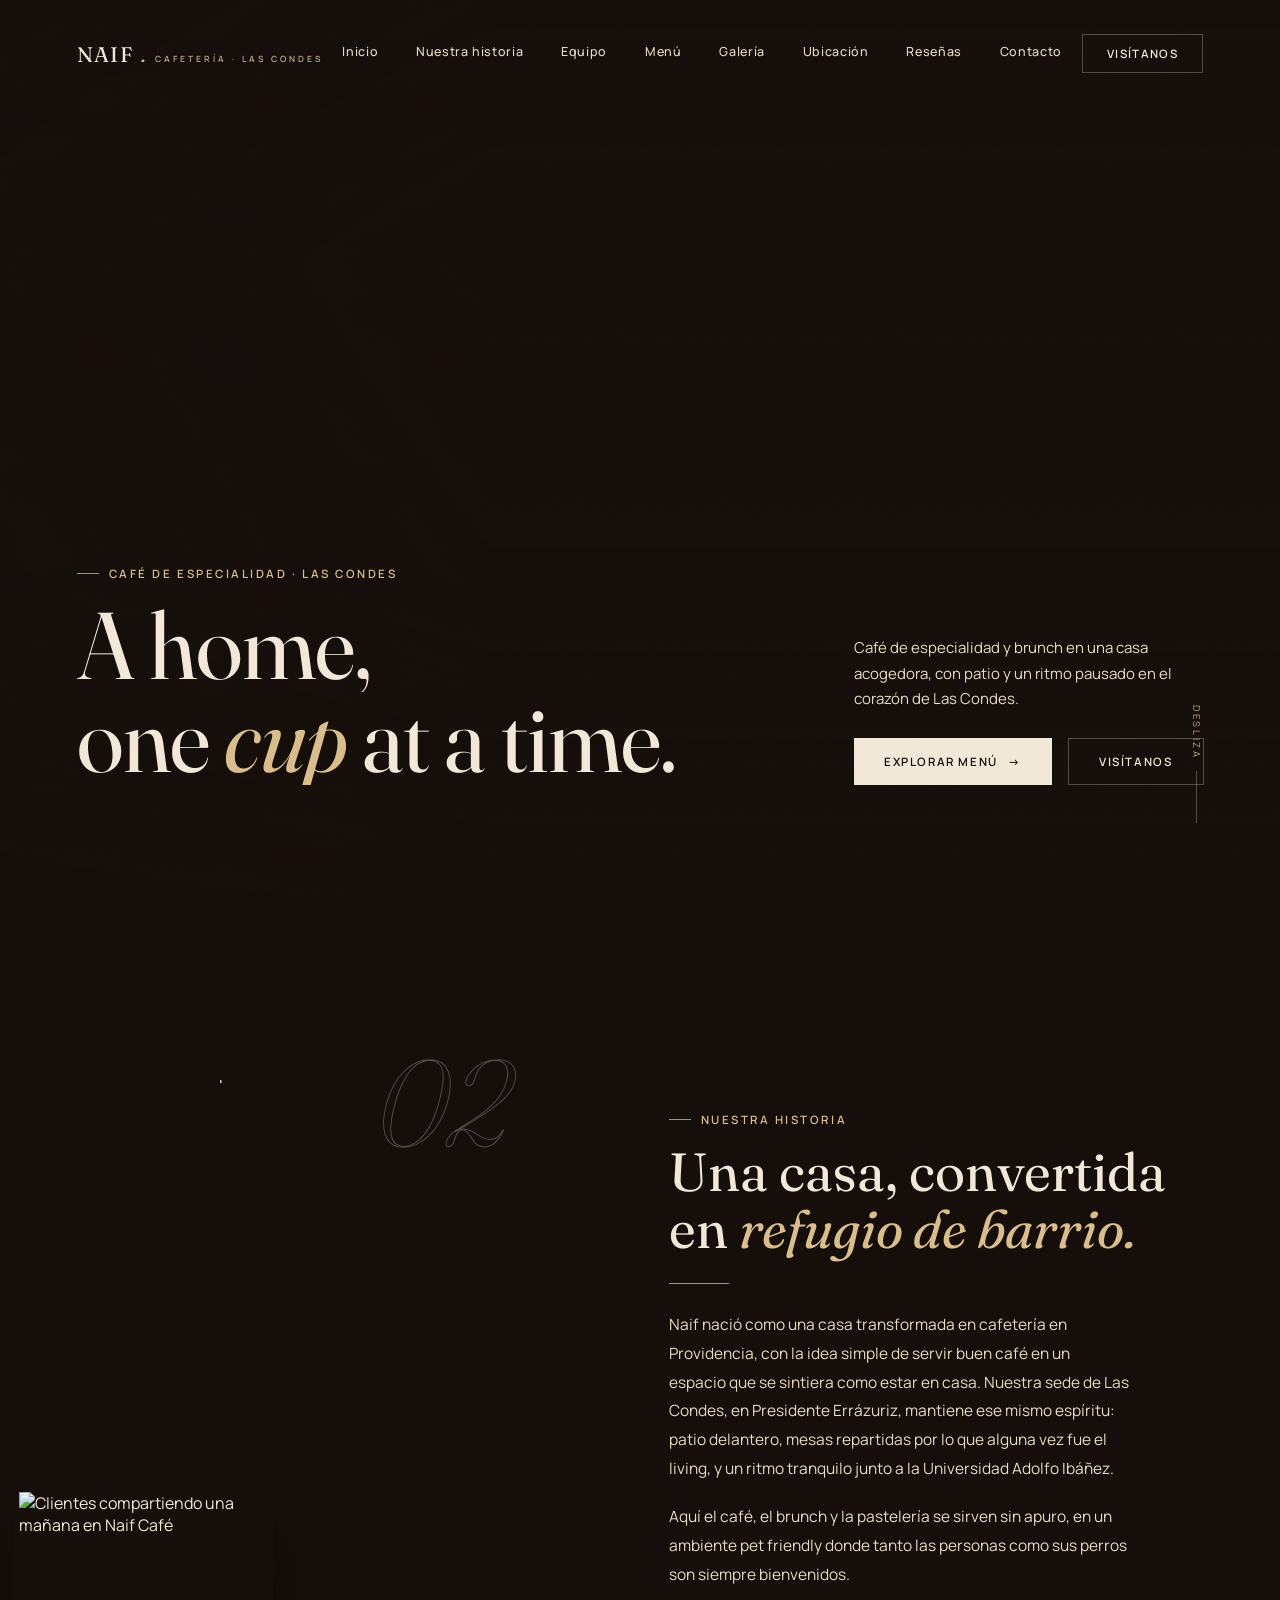
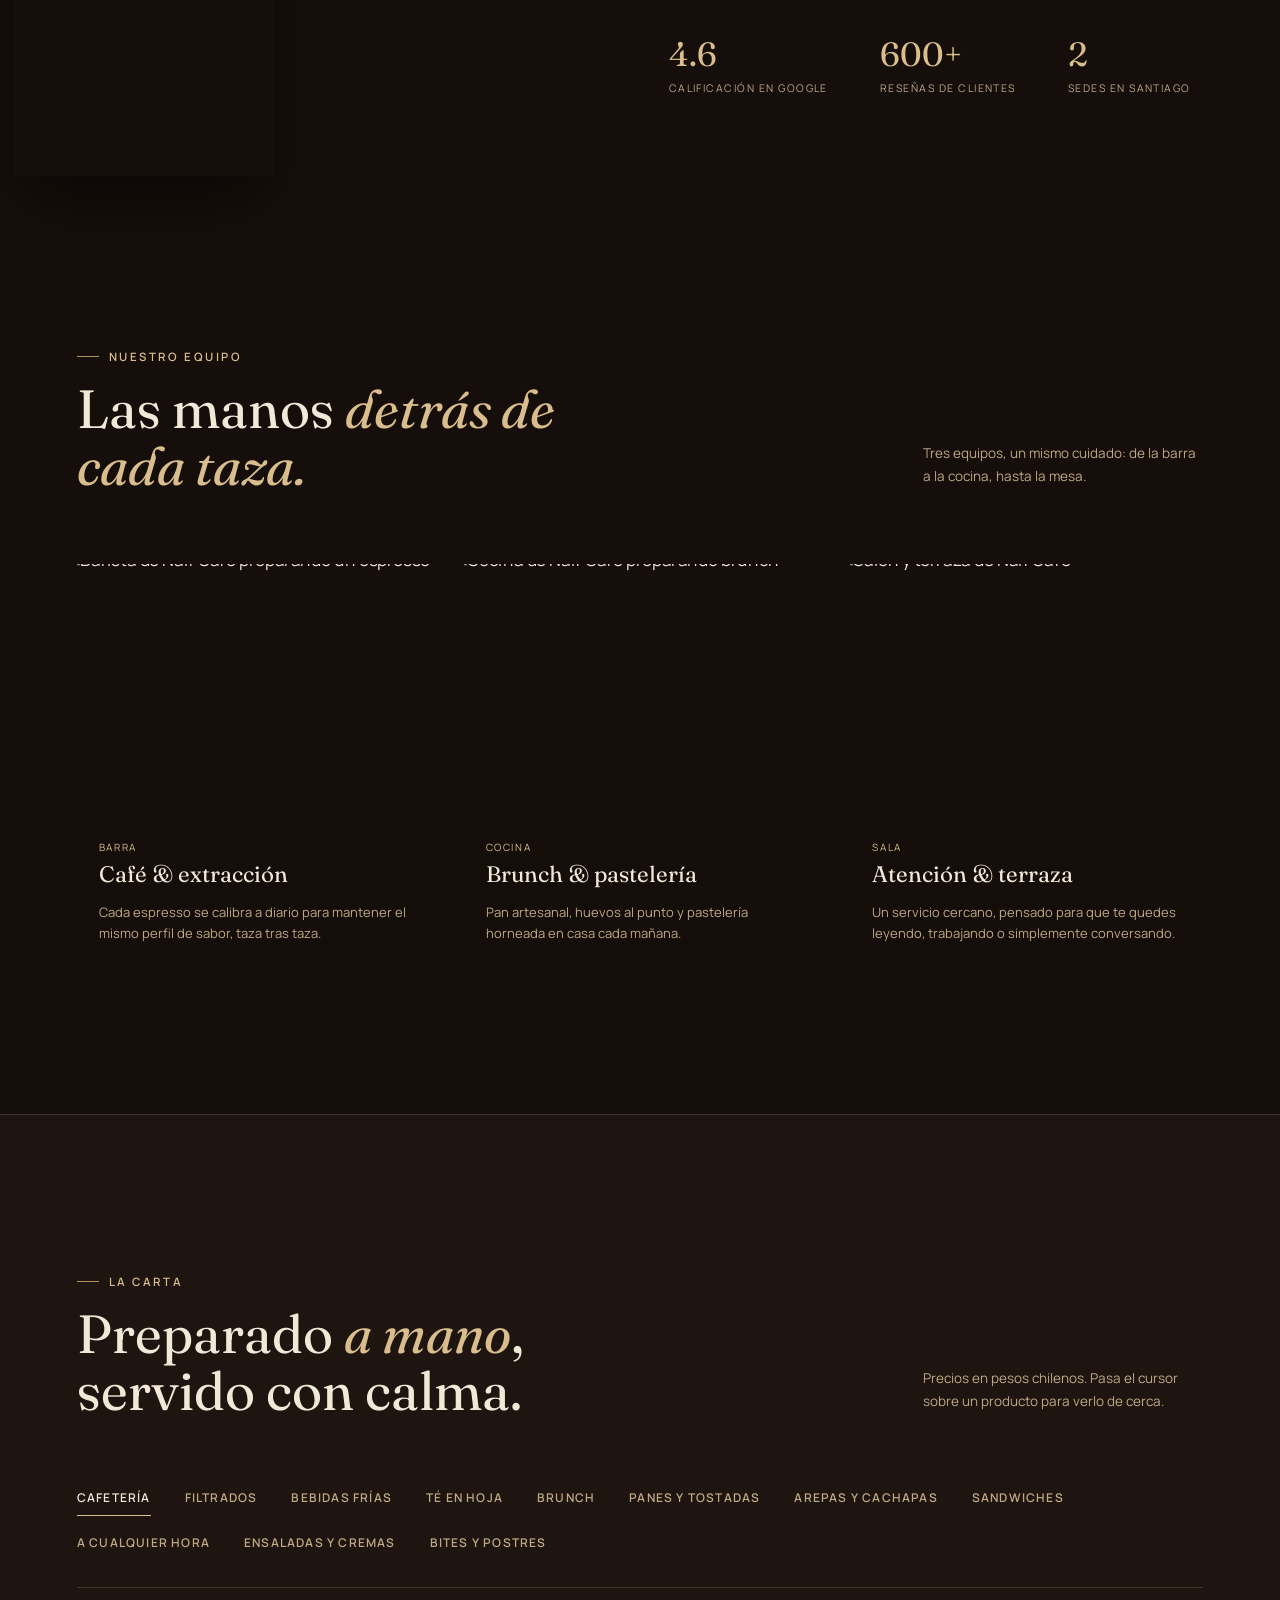
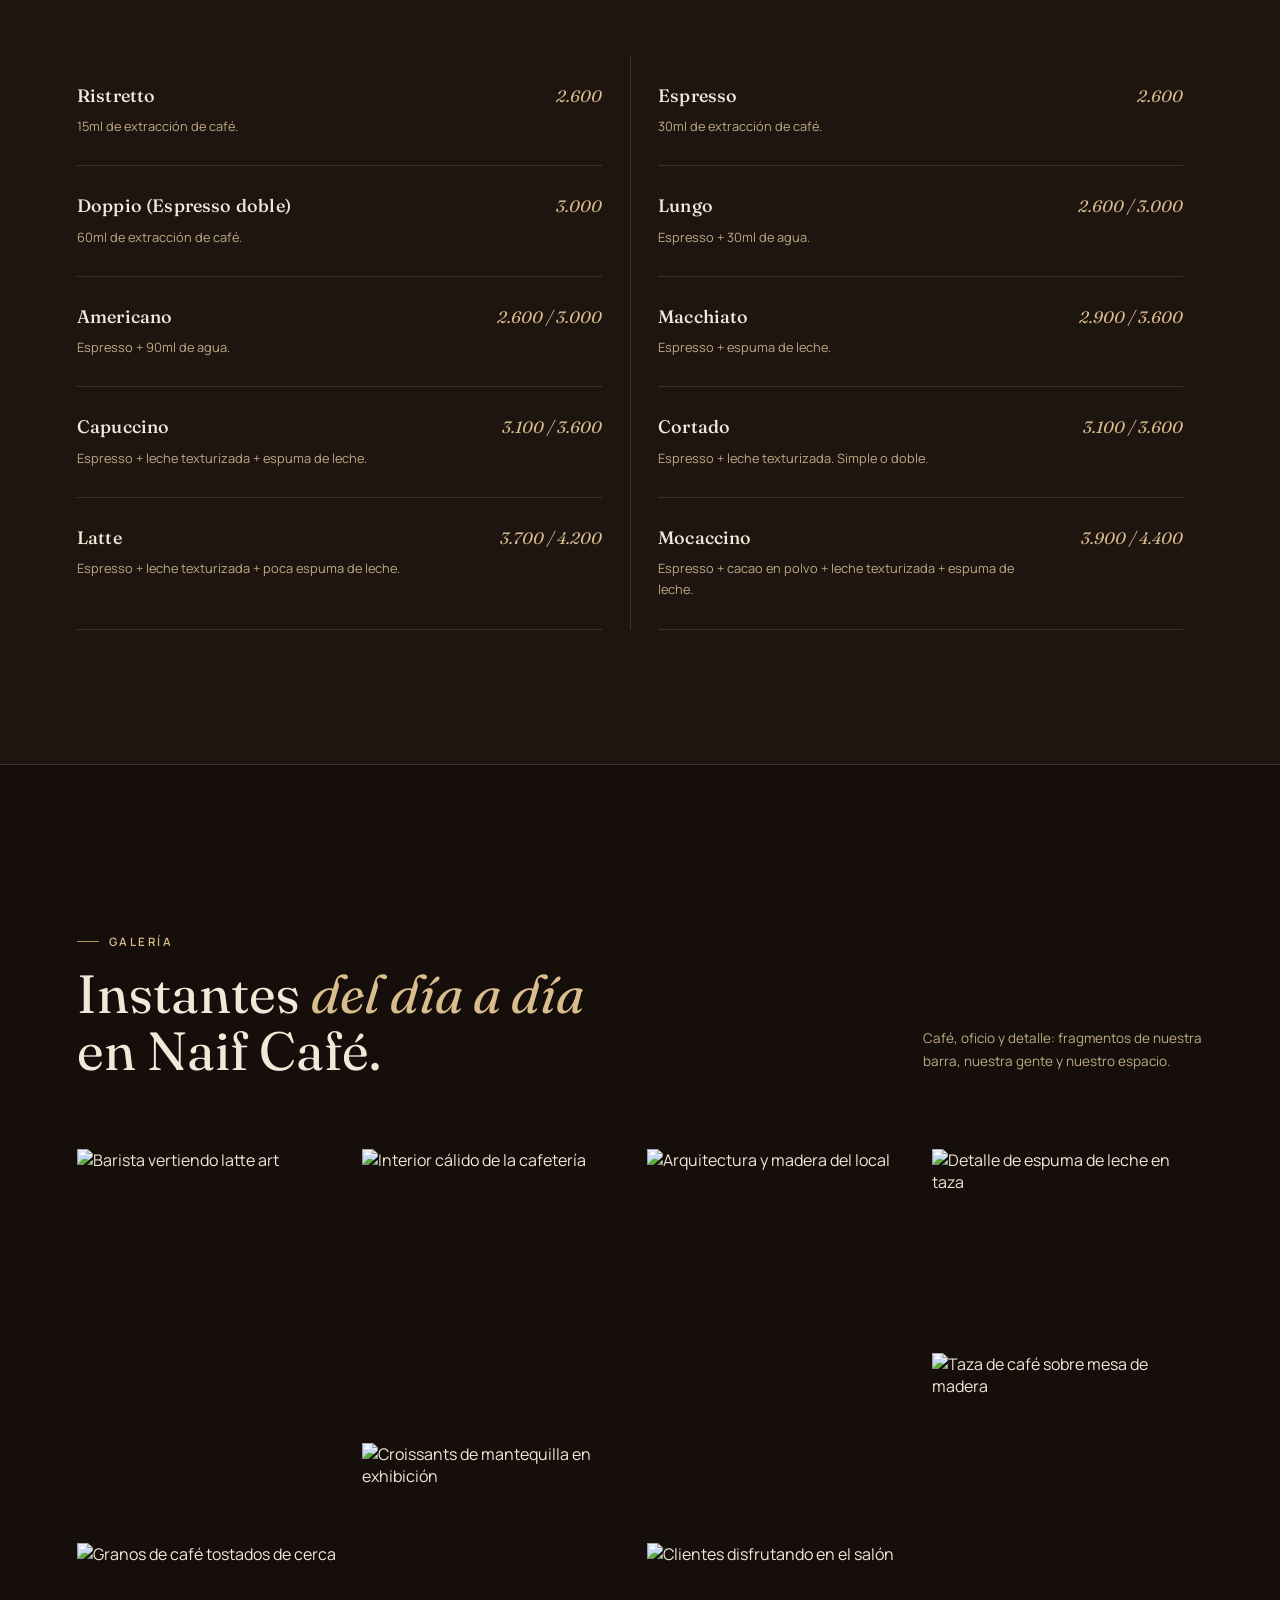
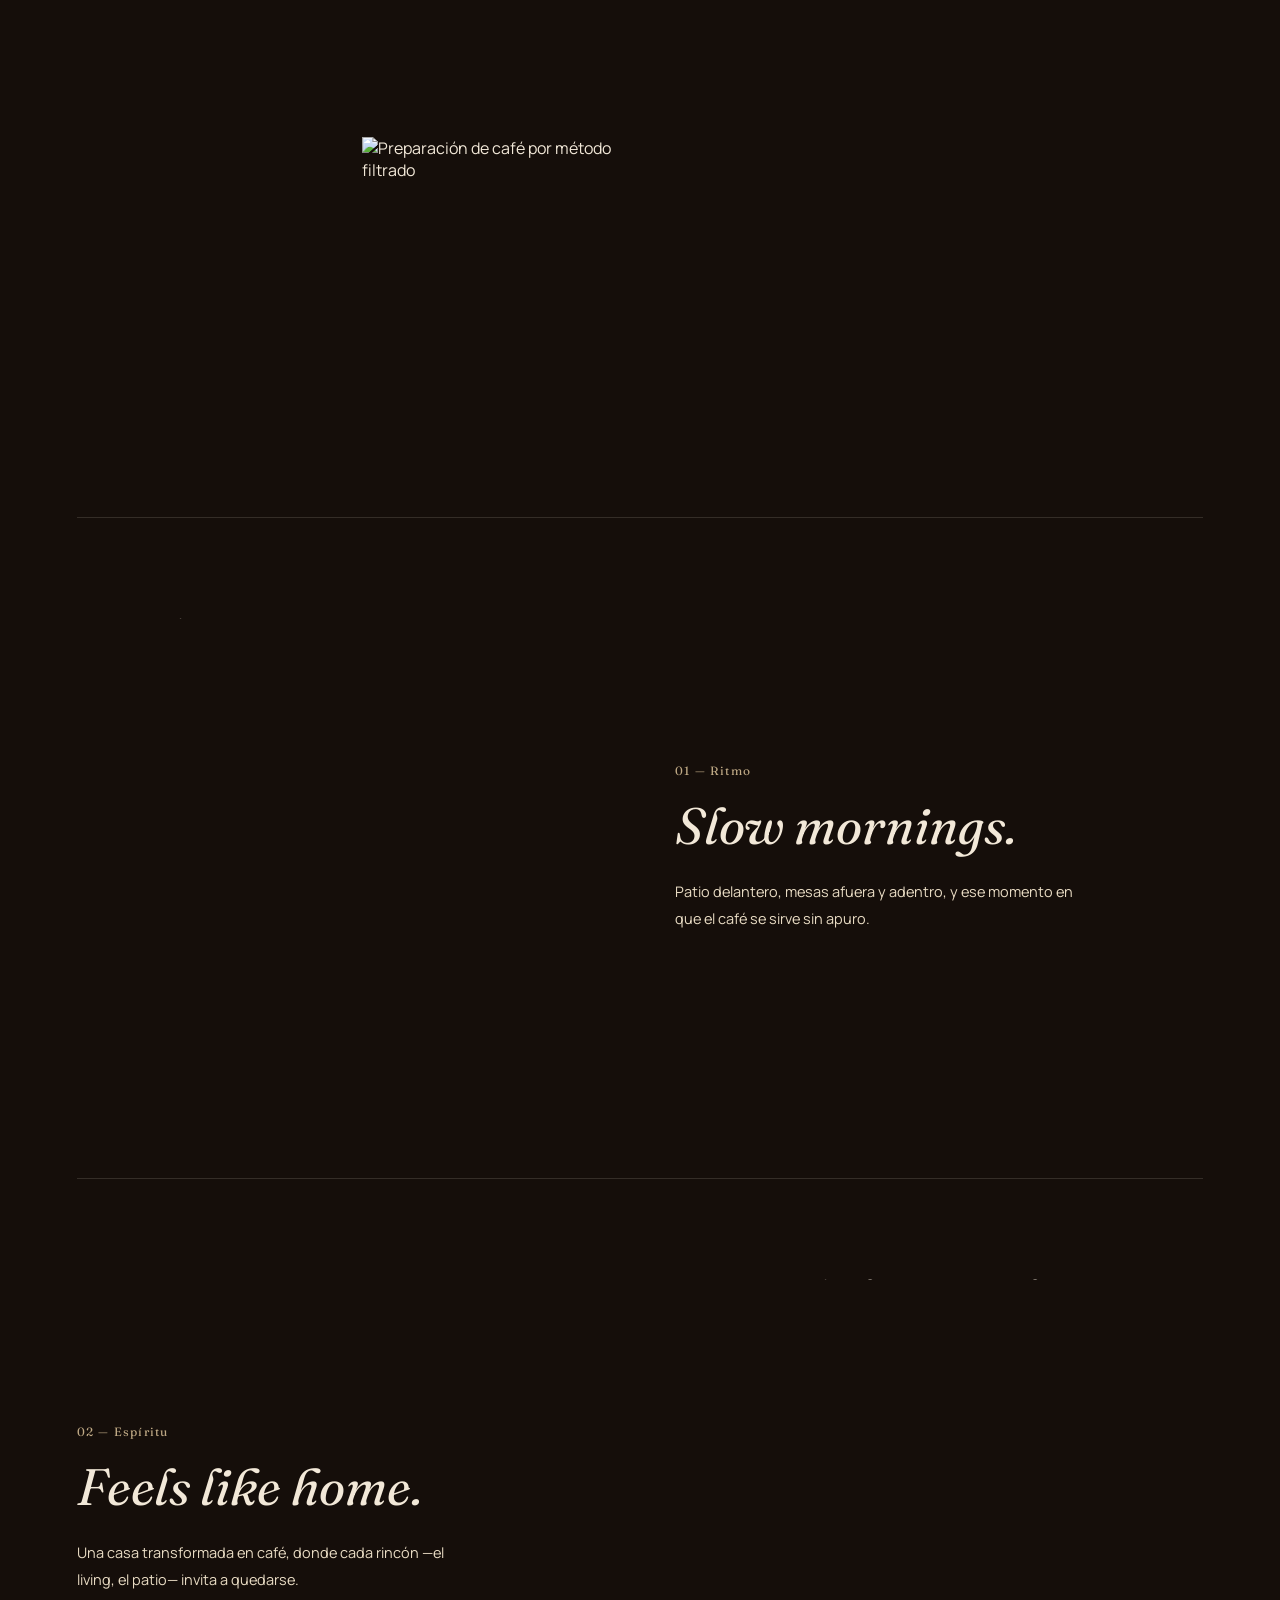
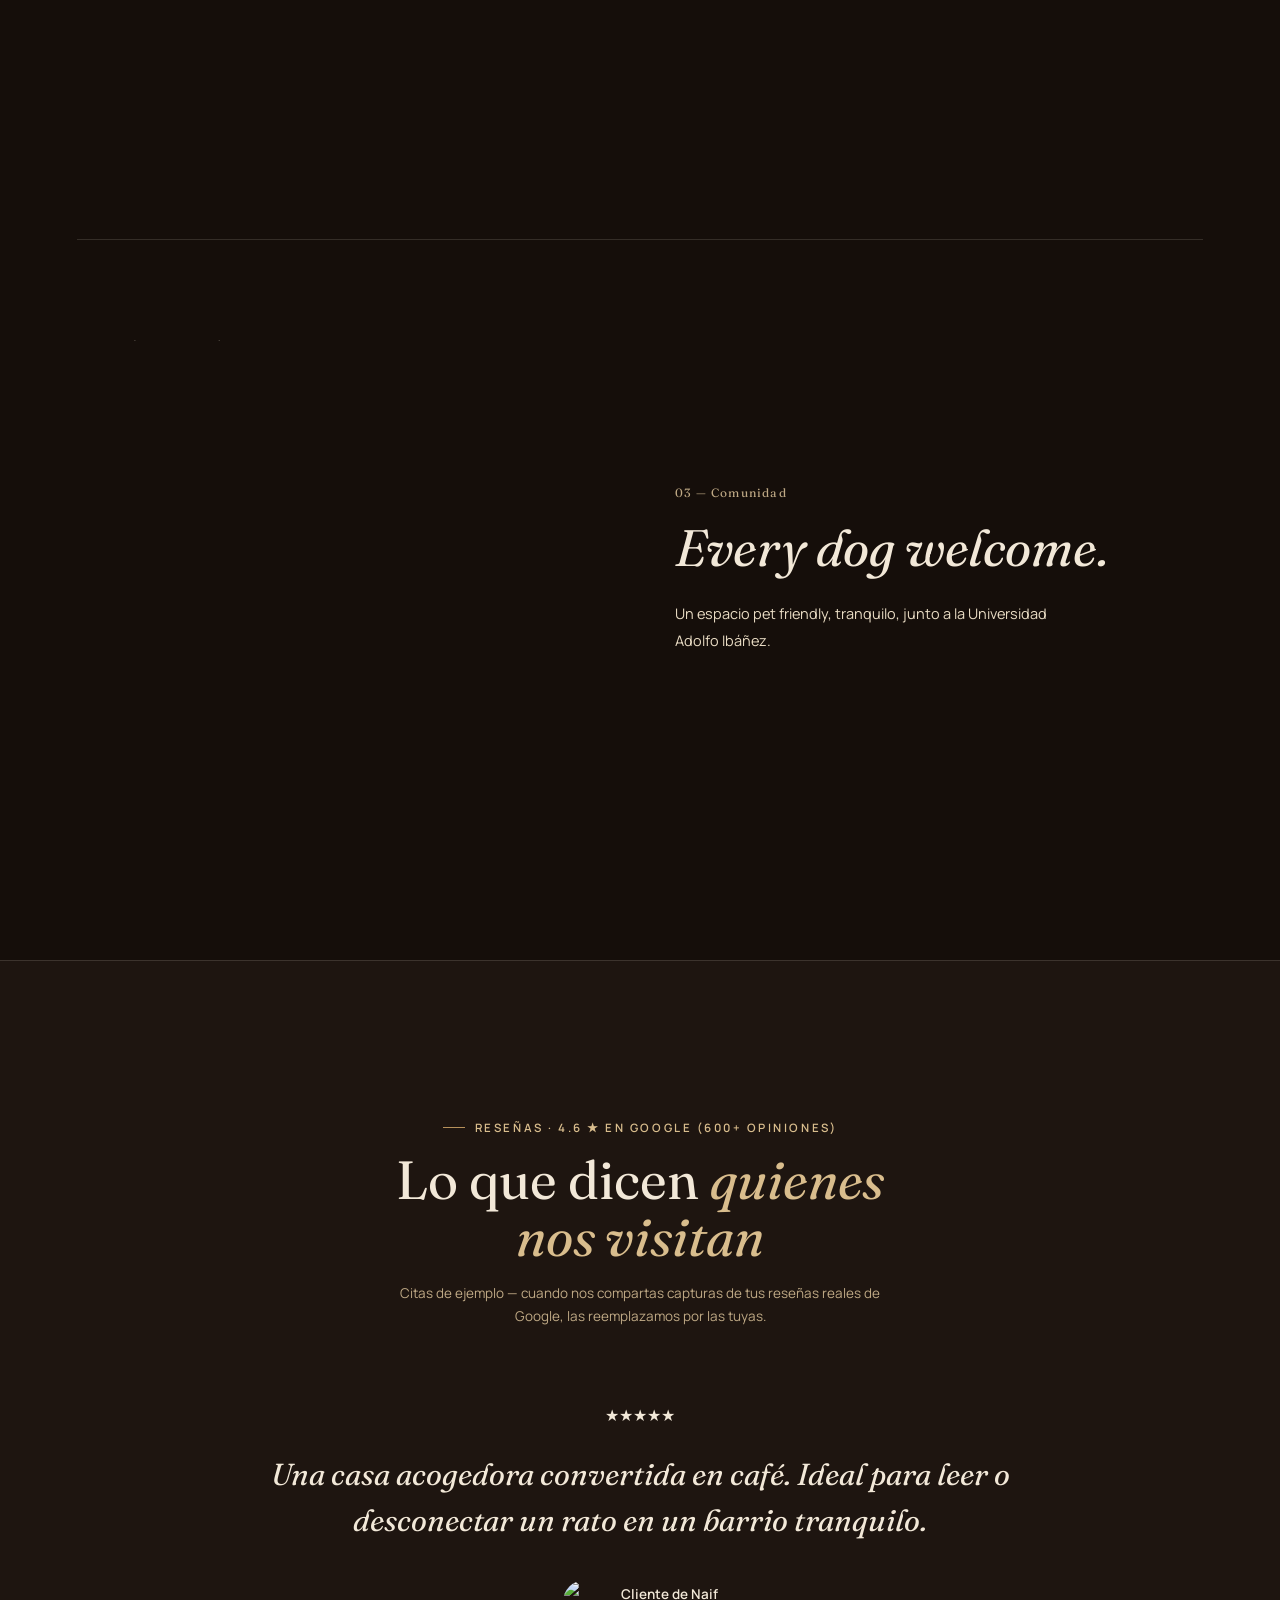
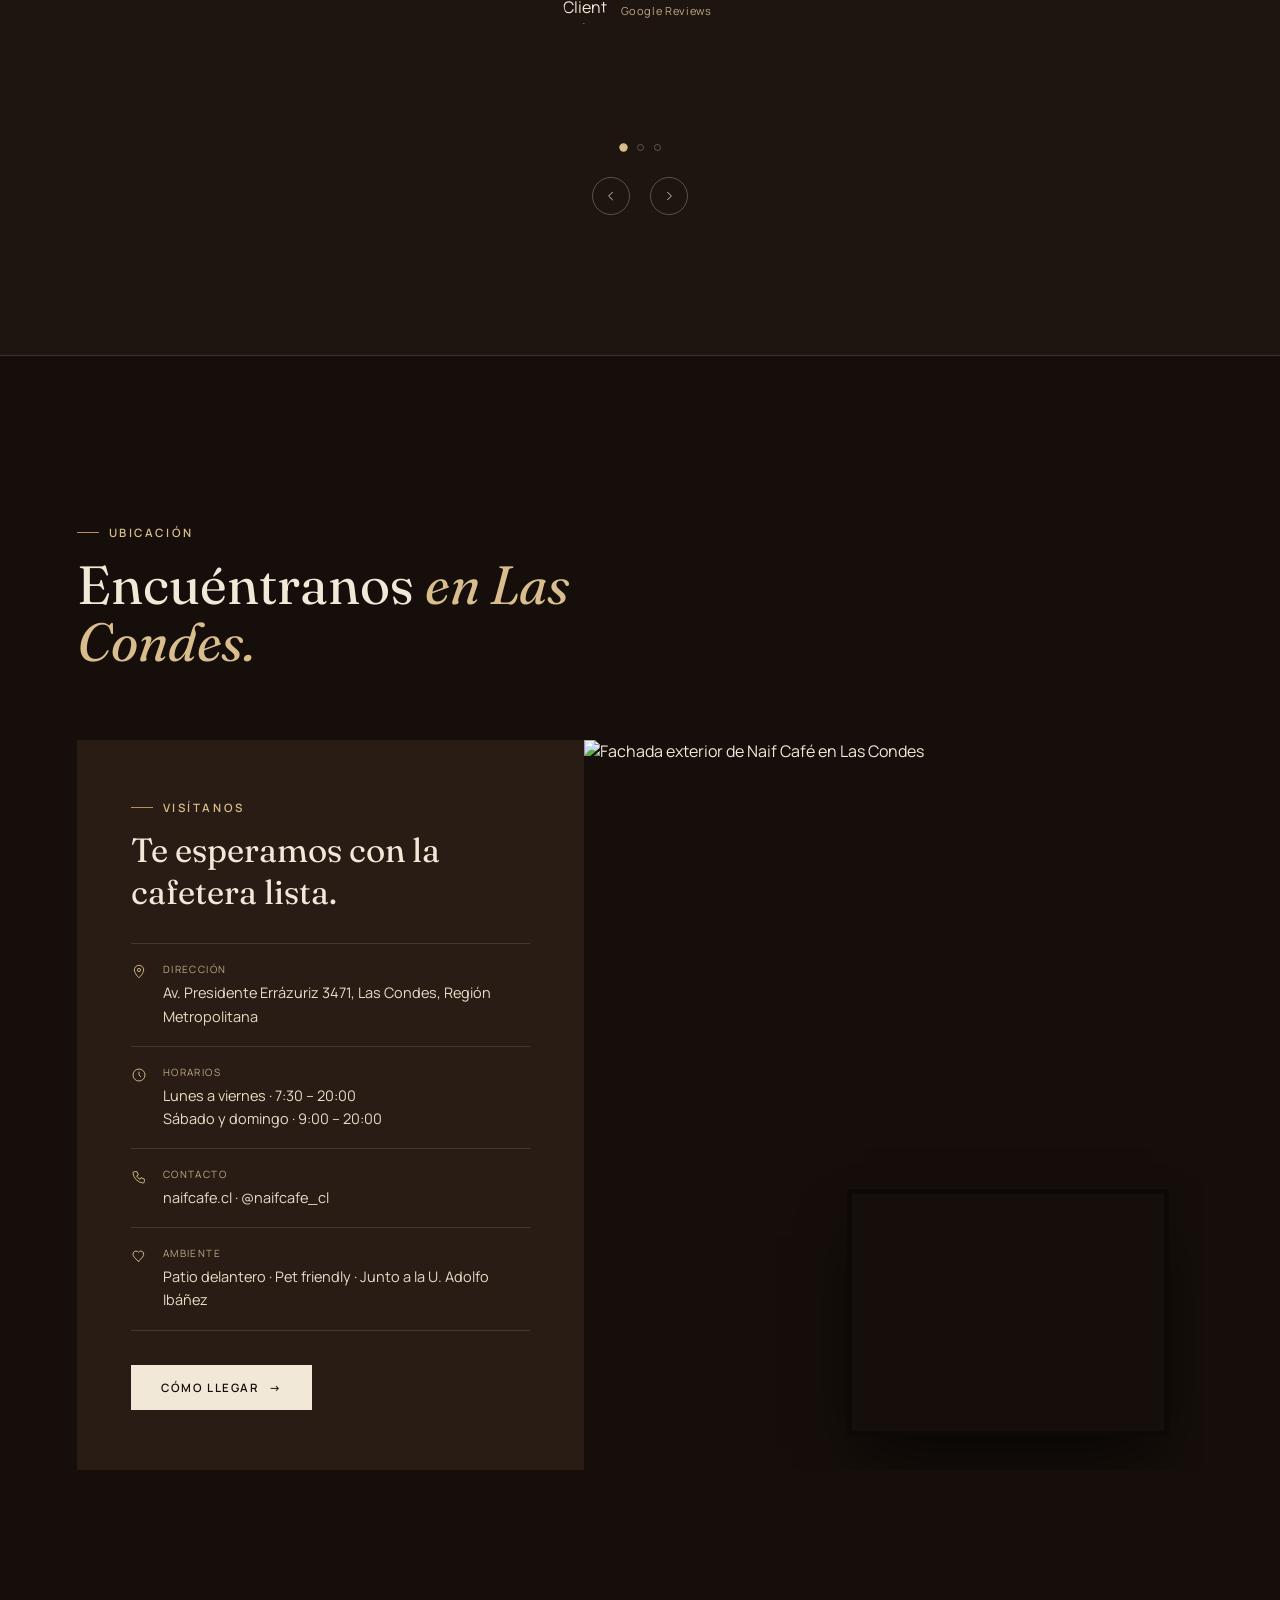
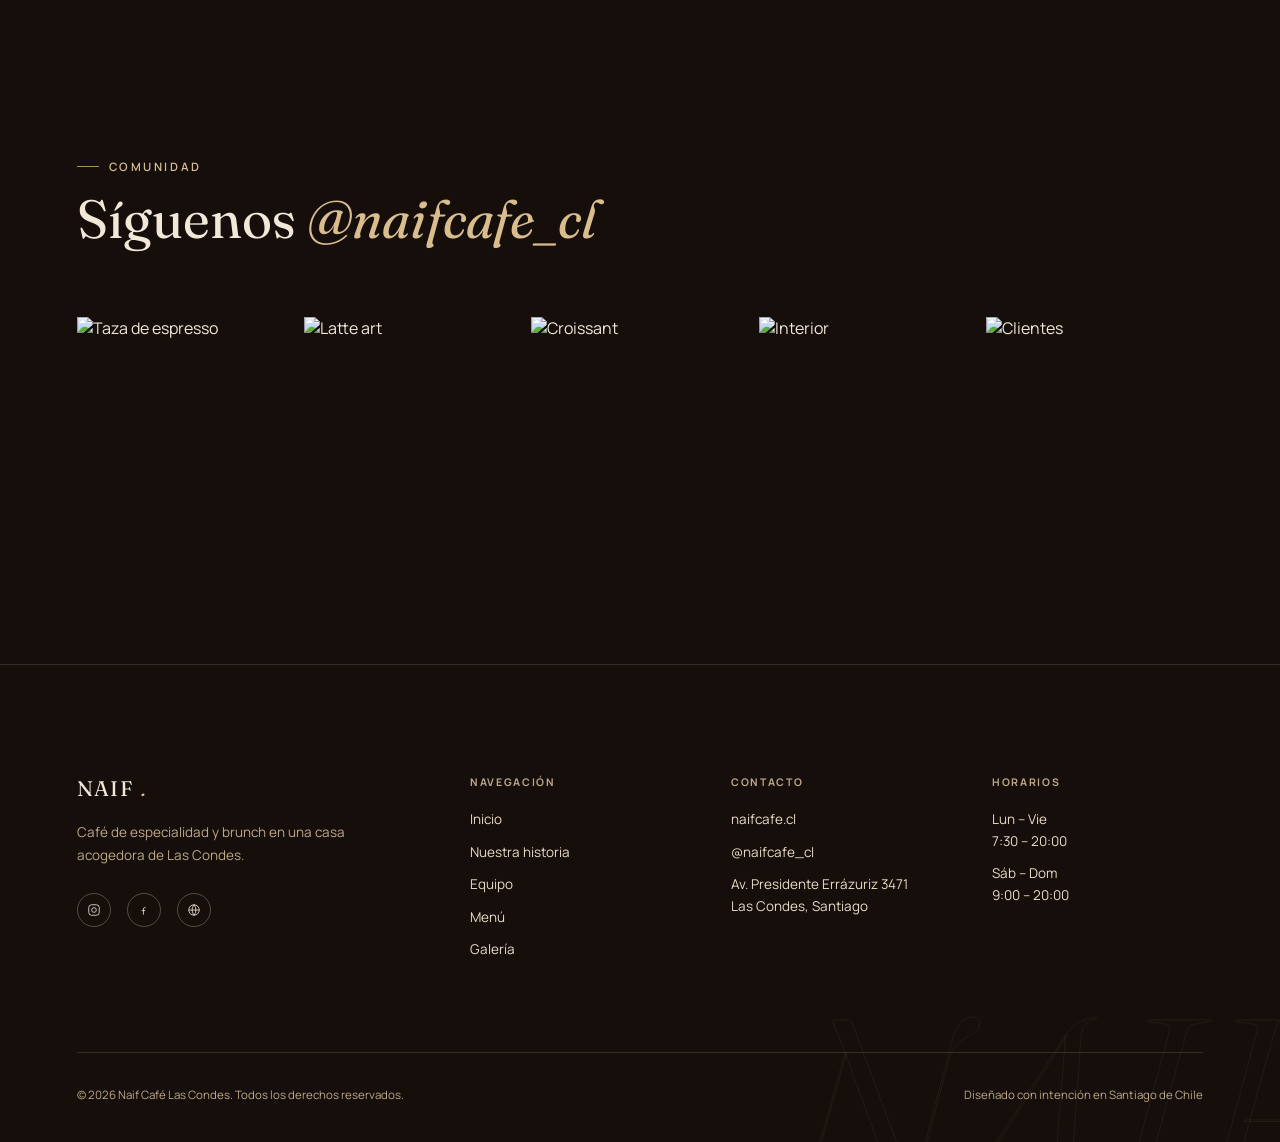
==== commit 3fe80b6b: "Add files via upload" ====
--- a/index.html
+++ b/index.html
@@ -272,9 +272,9 @@
 .menu-tabs{display:flex;flex-wrap:wrap;gap:18px 34px;margin-bottom:64px;border-bottom:1px solid var(--line);padding-bottom:26px;}
 .menu-tab{
   font-size:12px;letter-spacing:.1em;text-transform:uppercase;font-weight:600;color:var(--sand);
-  padding-bottom:6px;position:relative;transition:color .35s;
-}
-.menu-tab::after{content:'';position:absolute;bottom:-27px;left:0;width:0;height:1px;background:var(--gold-soft);transition:width .4s var(--ease);}
+  padding-bottom:10px;position:relative;transition:color .35s;
+}
+.menu-tab::after{content:'';position:absolute;bottom:0;left:0;width:0;height:1px;background:var(--gold-soft);transition:width .4s var(--ease);}
 .menu-tab.active{color:var(--cream);}
 .menu-tab.active::after{width:100%;}
 
@@ -291,8 +291,11 @@
 @media(max-width:960px){.menu-panel.active::before{display:none;}}
 .menu-item{
   display:flex;justify-content:space-between;gap:24px;padding:28px 0;border-bottom:1px solid var(--line);
-}
-.menu-item h4{font-family:'Fraunces',serif;font-weight:500;font-size:18px;letter-spacing:.01em;line-height:1.3;}
+  transition:padding-left .35s var(--ease);
+}
+.menu-item:hover{padding-left:6px;}
+.menu-item h4{font-family:'Fraunces',serif;font-weight:500;font-size:18px;letter-spacing:.01em;line-height:1.3;transition:color .3s;}
+.menu-item:hover h4{color:var(--gold-soft);}
 .menu-item-l{max-width:75%;}
 .menu-item p{font-size:12.8px;color:var(--sand);margin-top:9px;line-height:1.65;}
 .menu-item .price{font-family:'Fraunces',serif;font-style:italic;font-size:16.5px;color:var(--gold-soft);white-space:nowrap;padding-top:2px;}
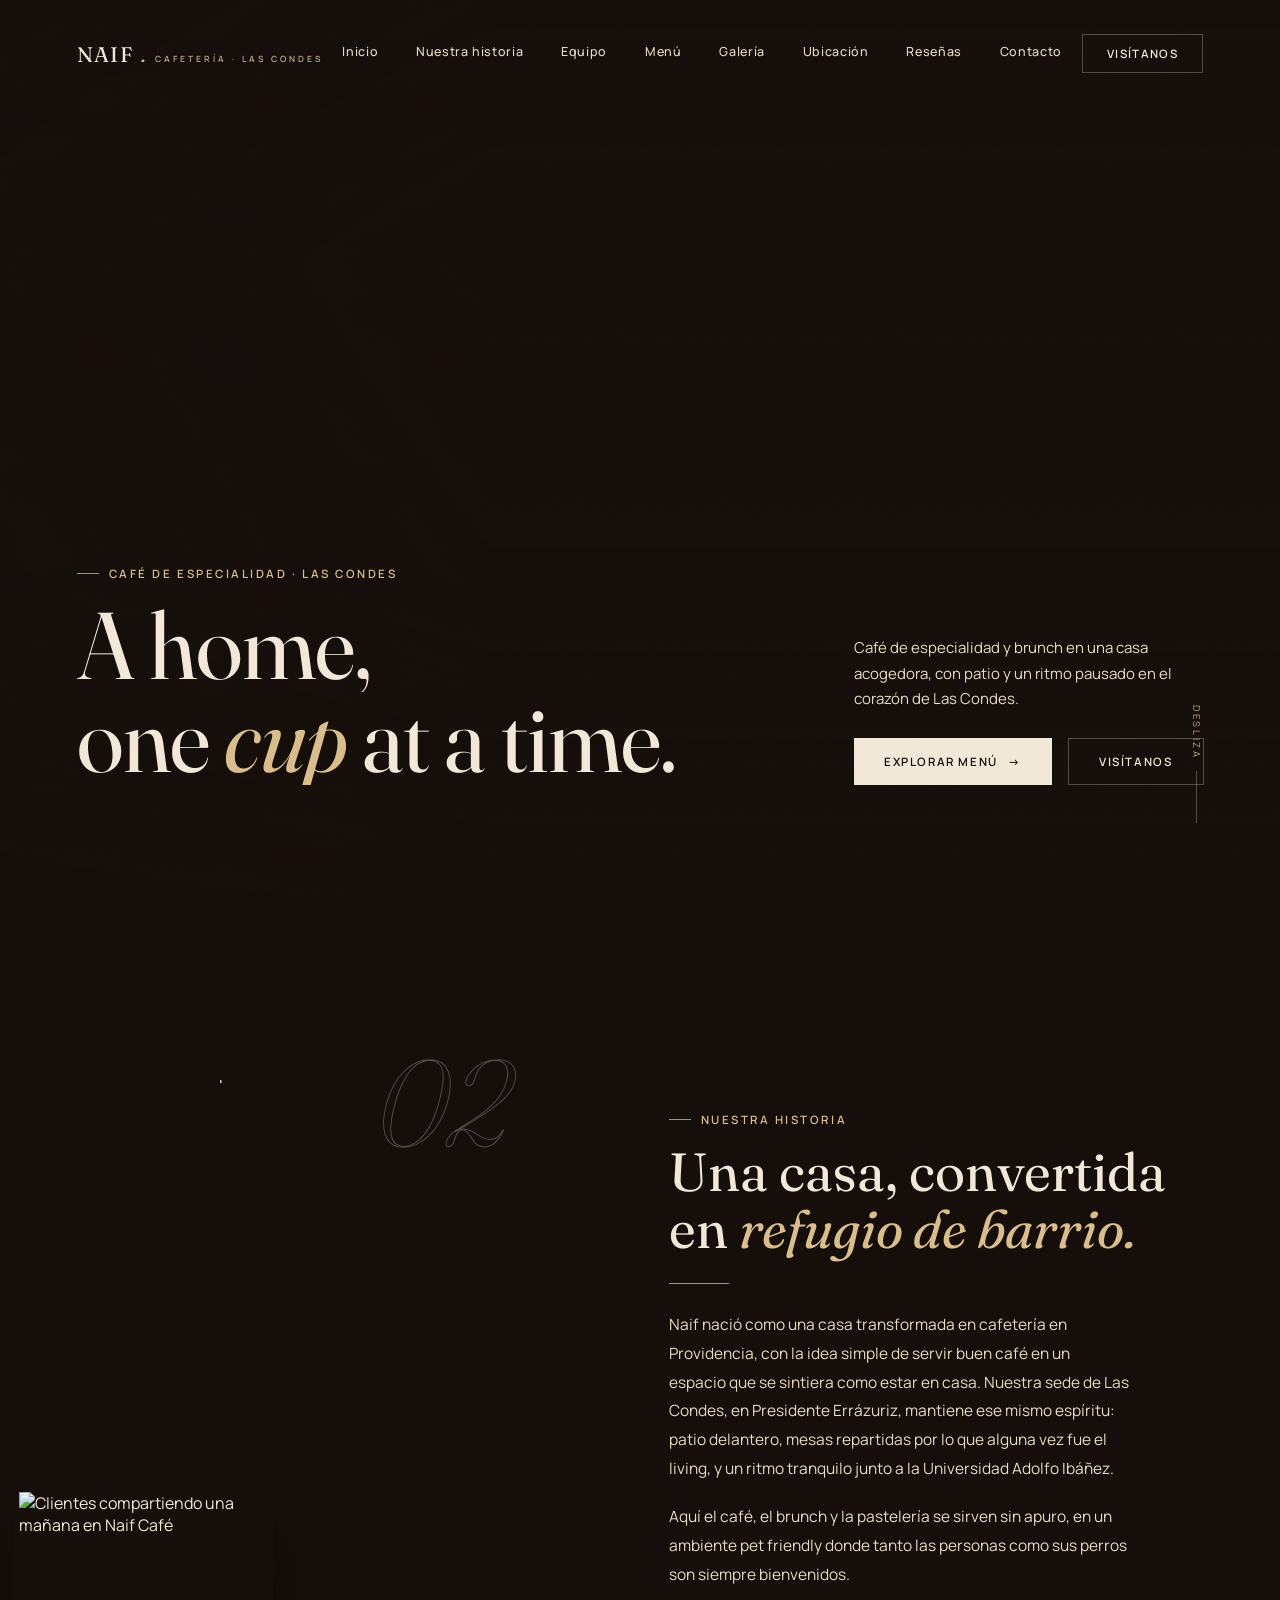
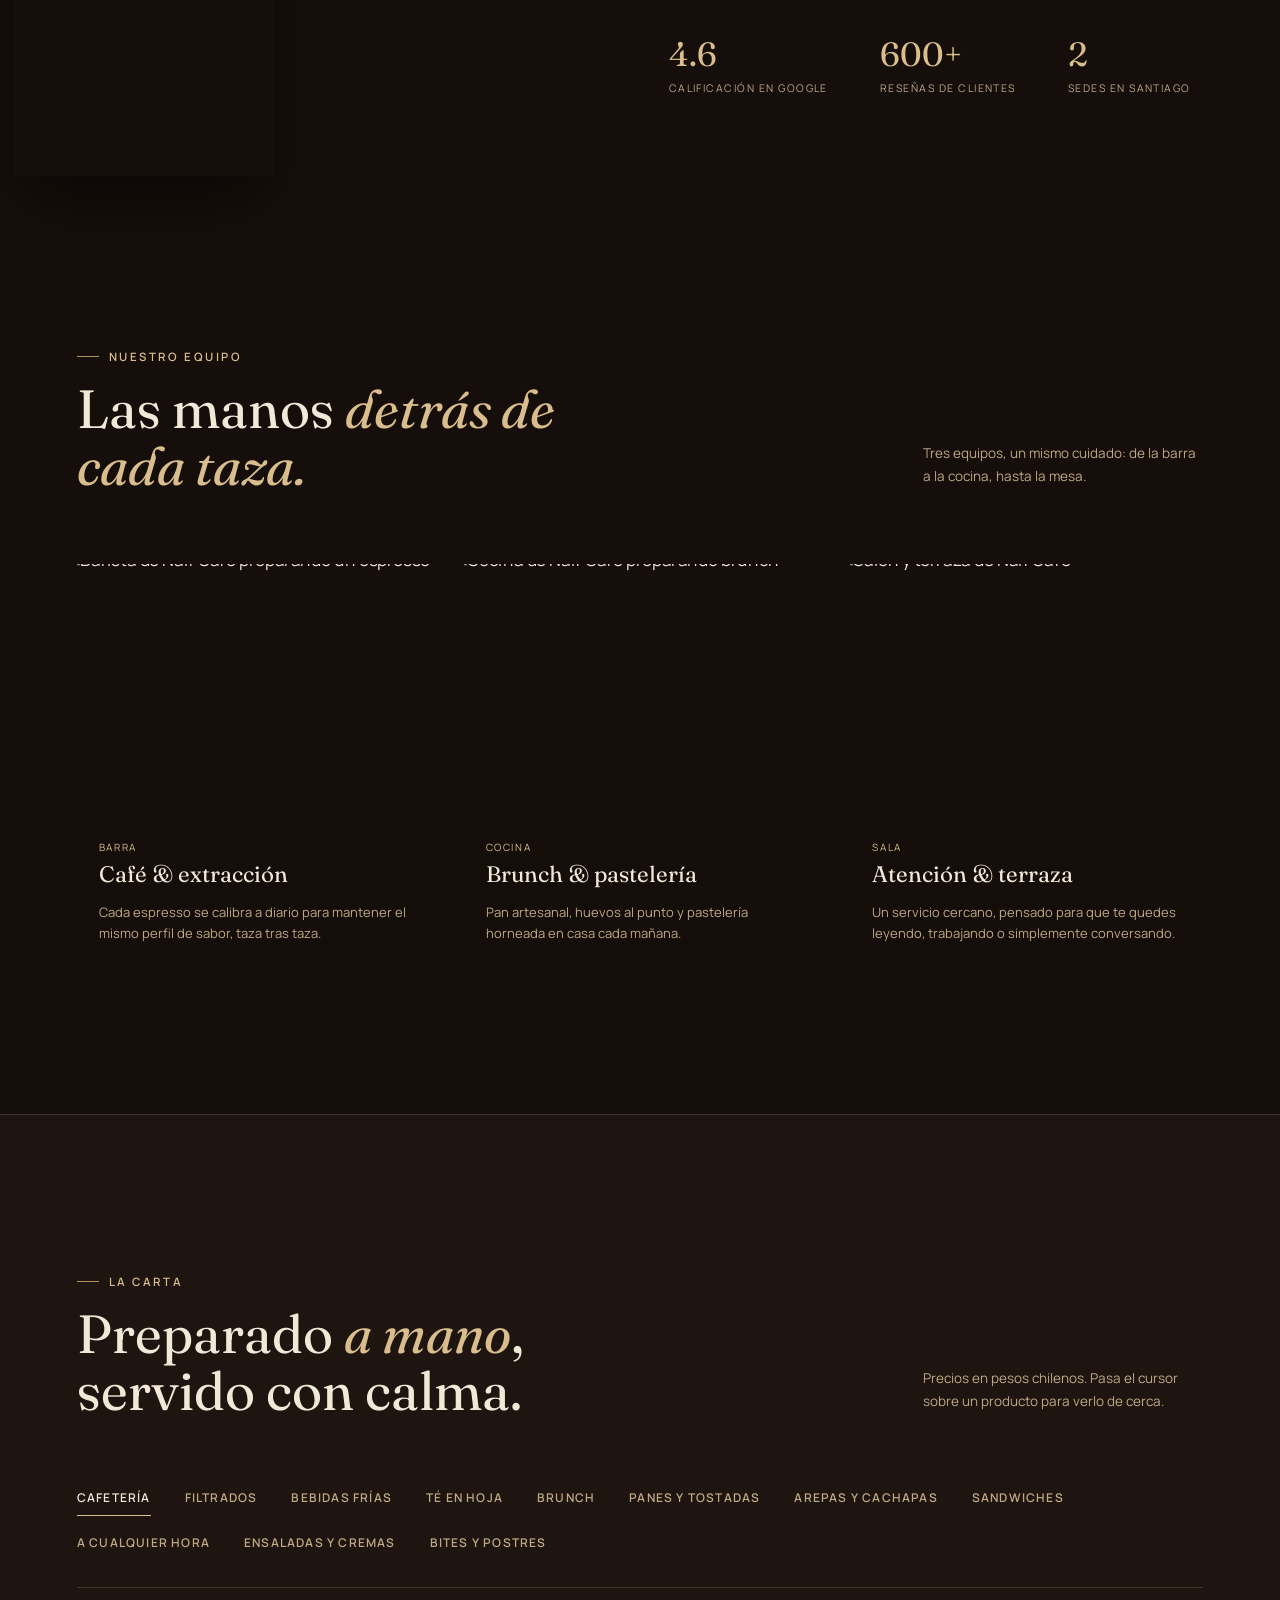
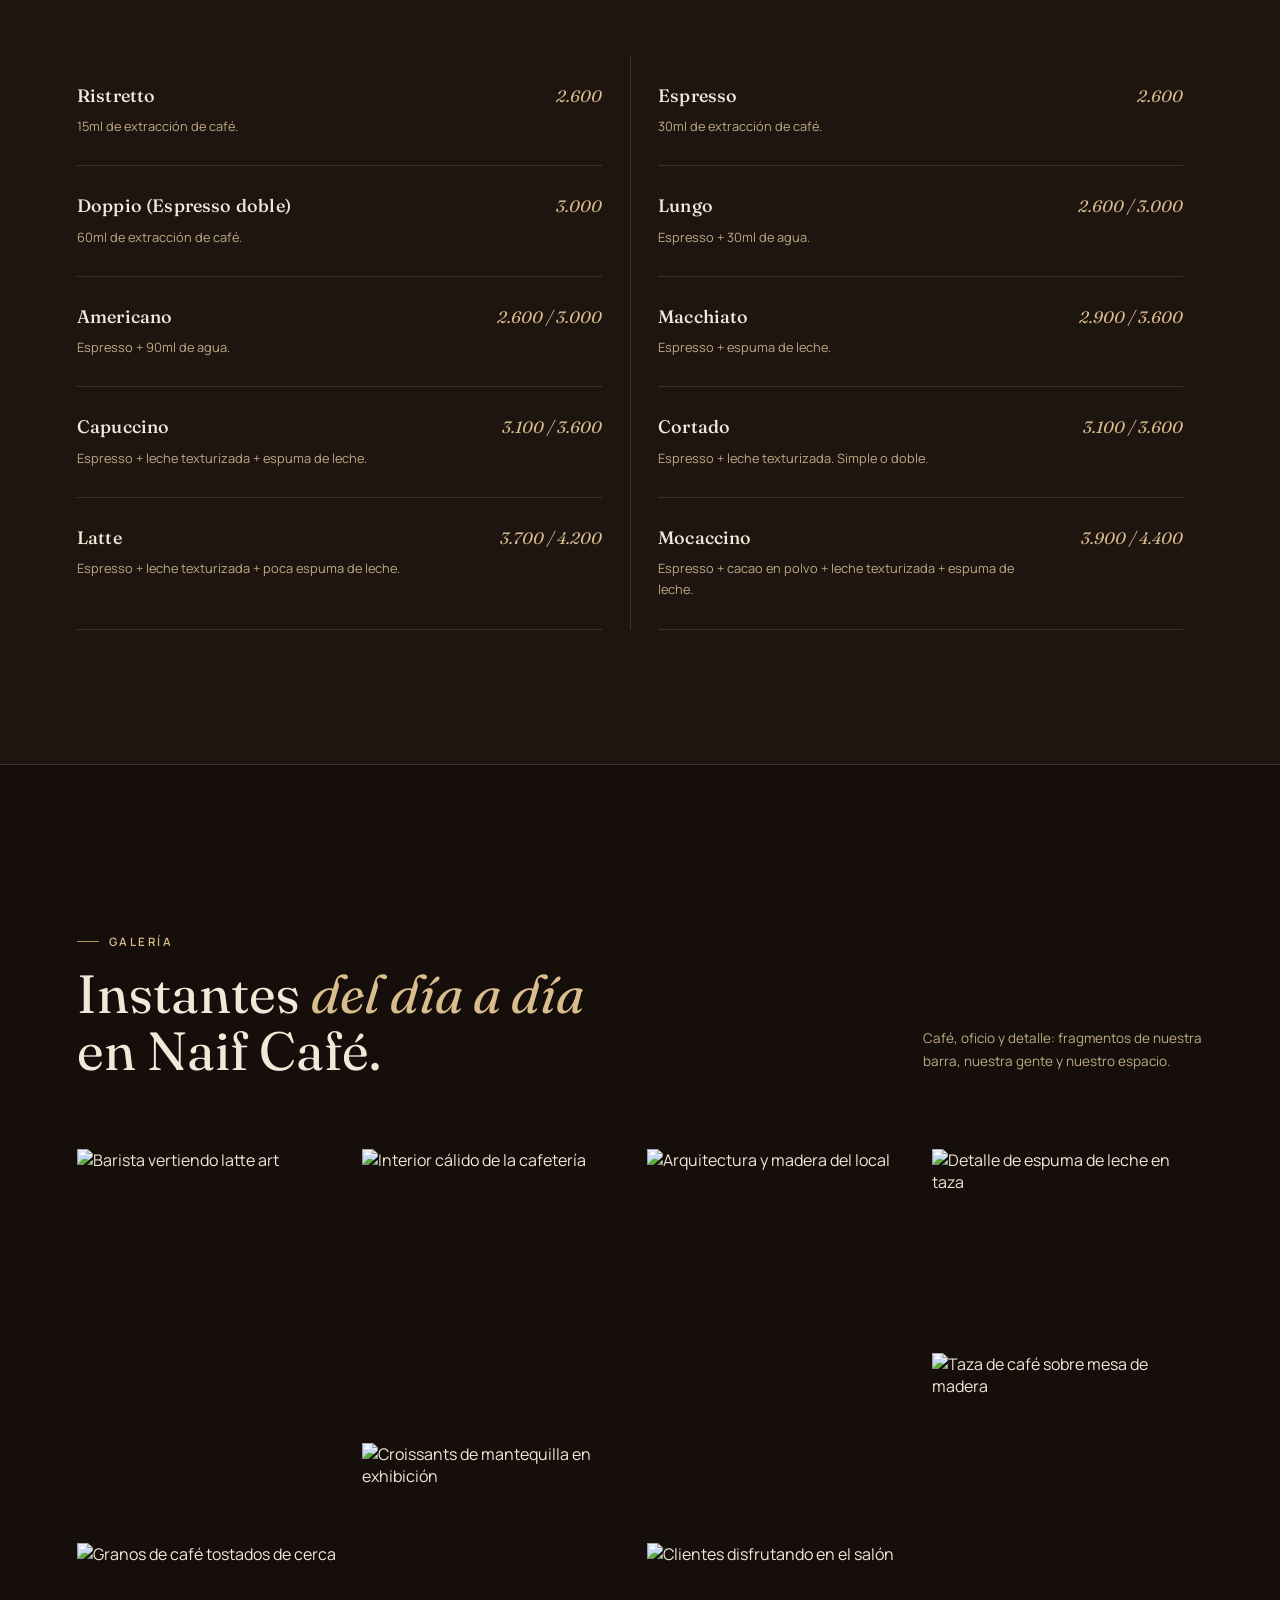
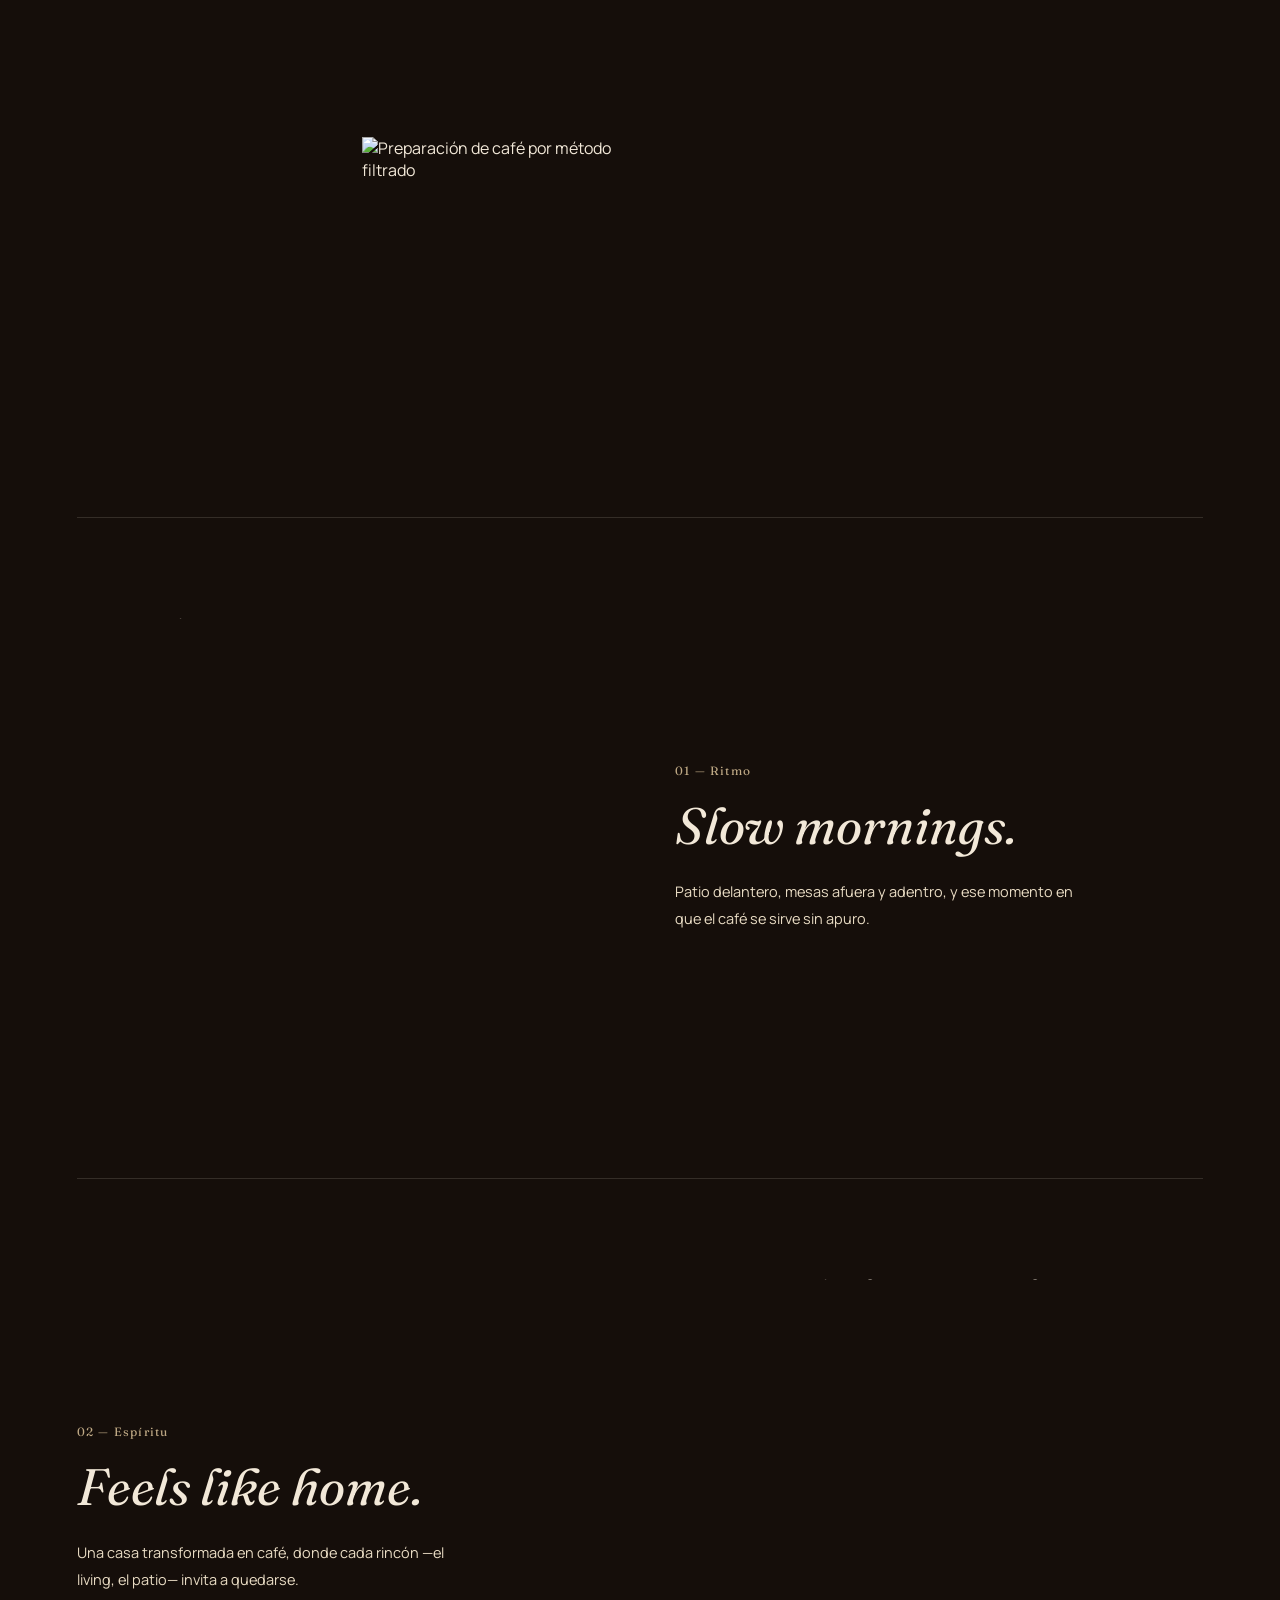
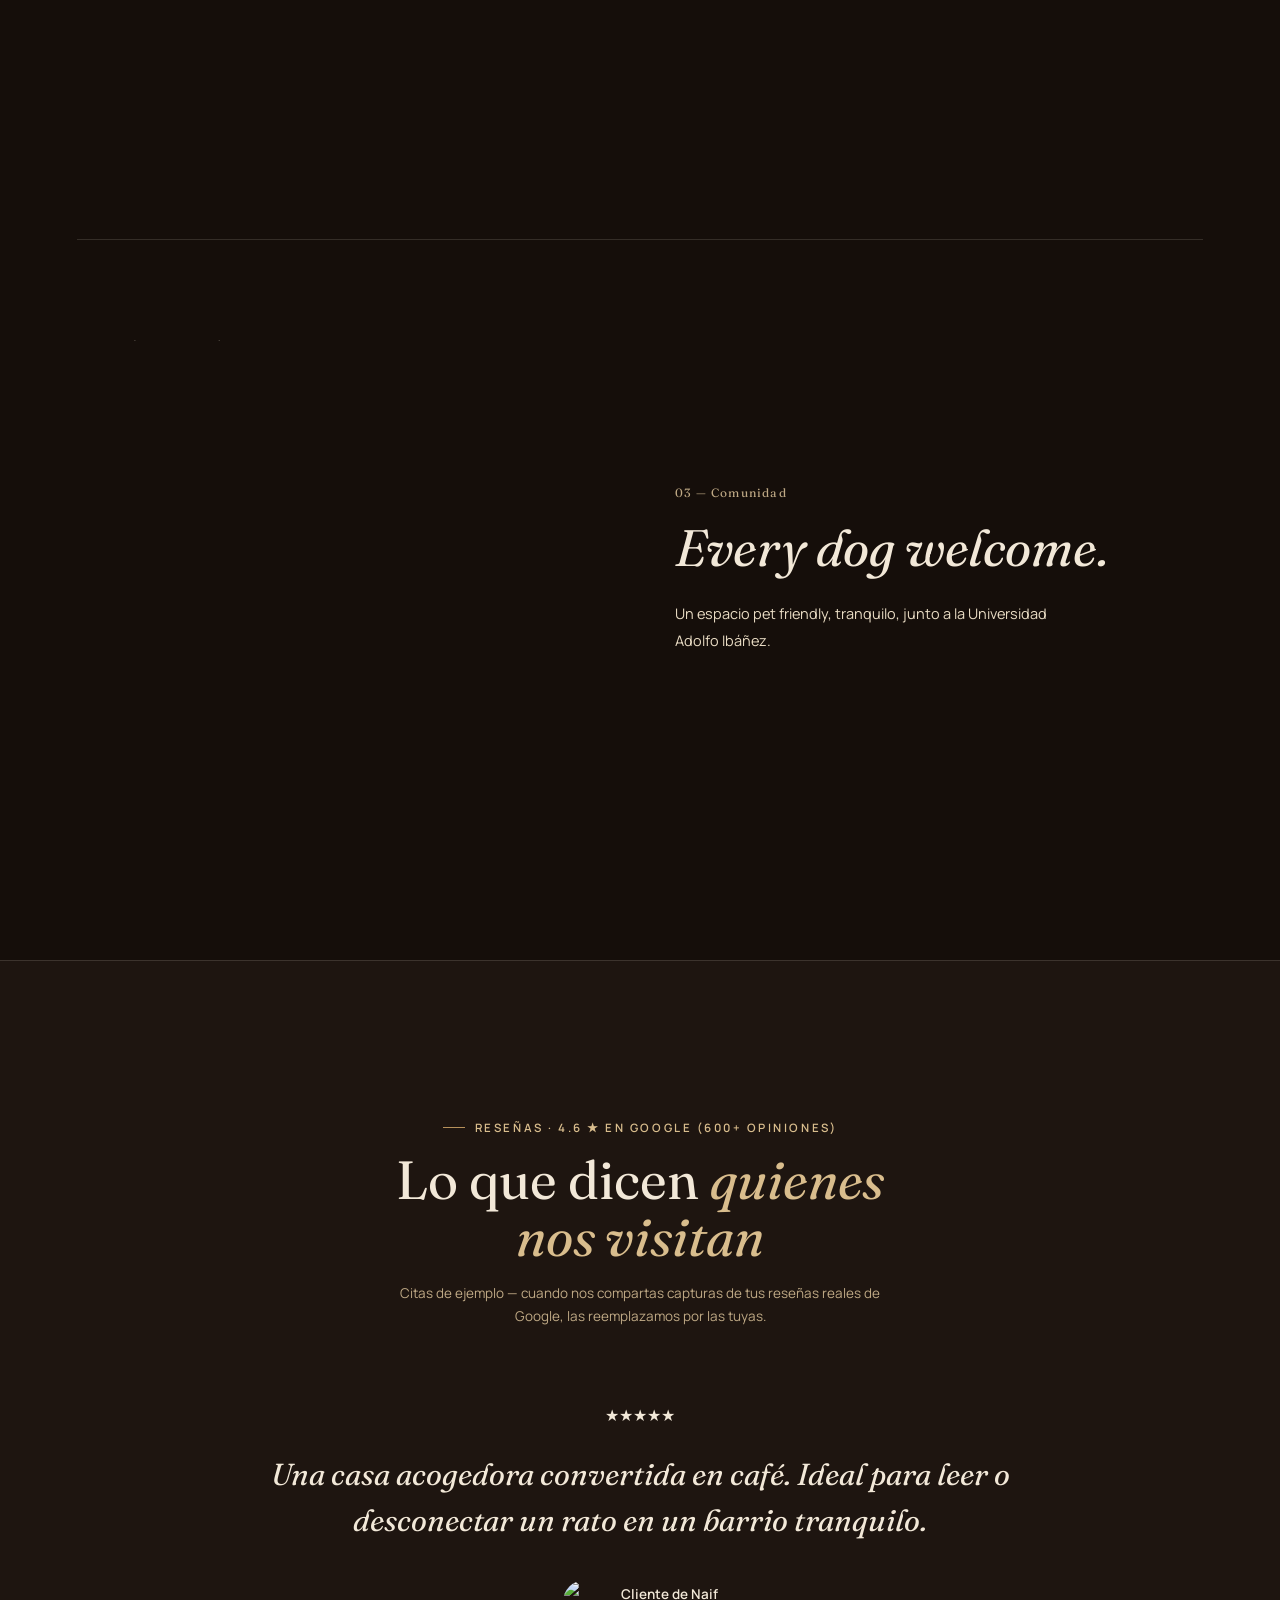
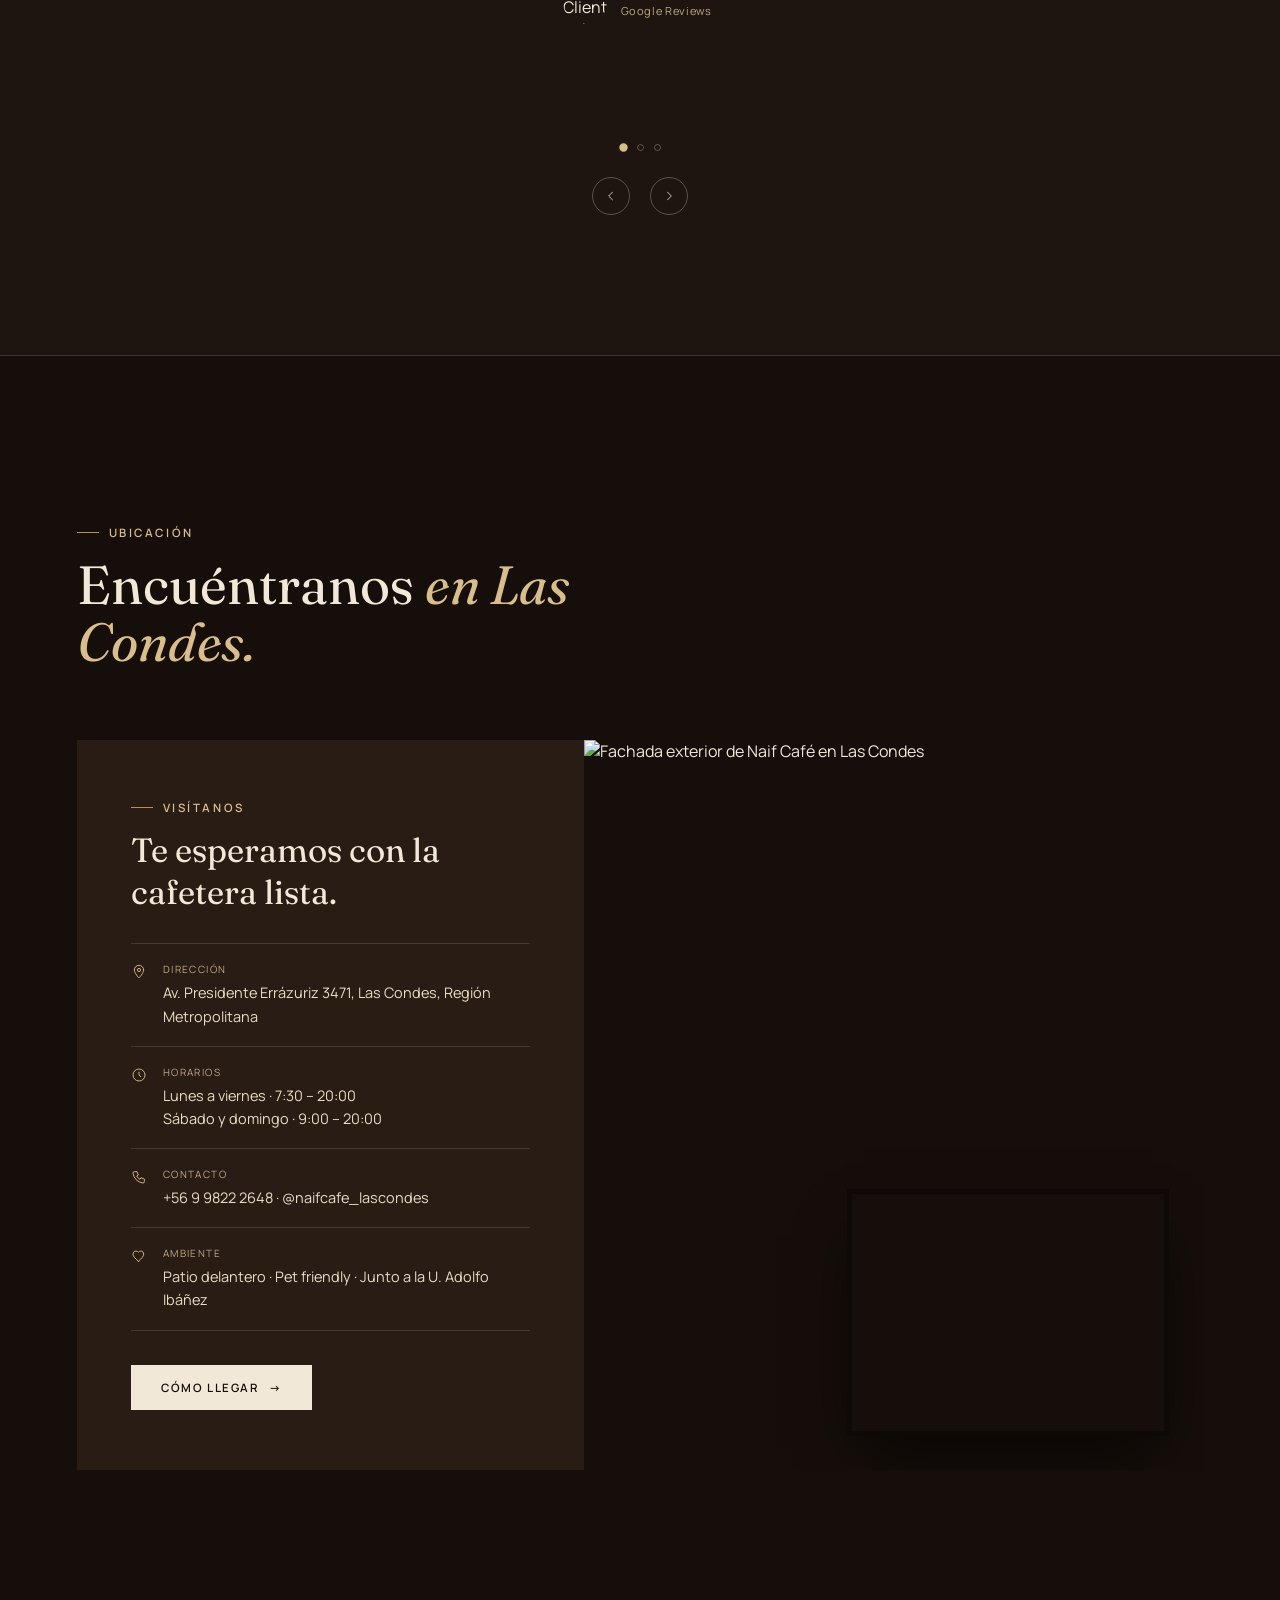
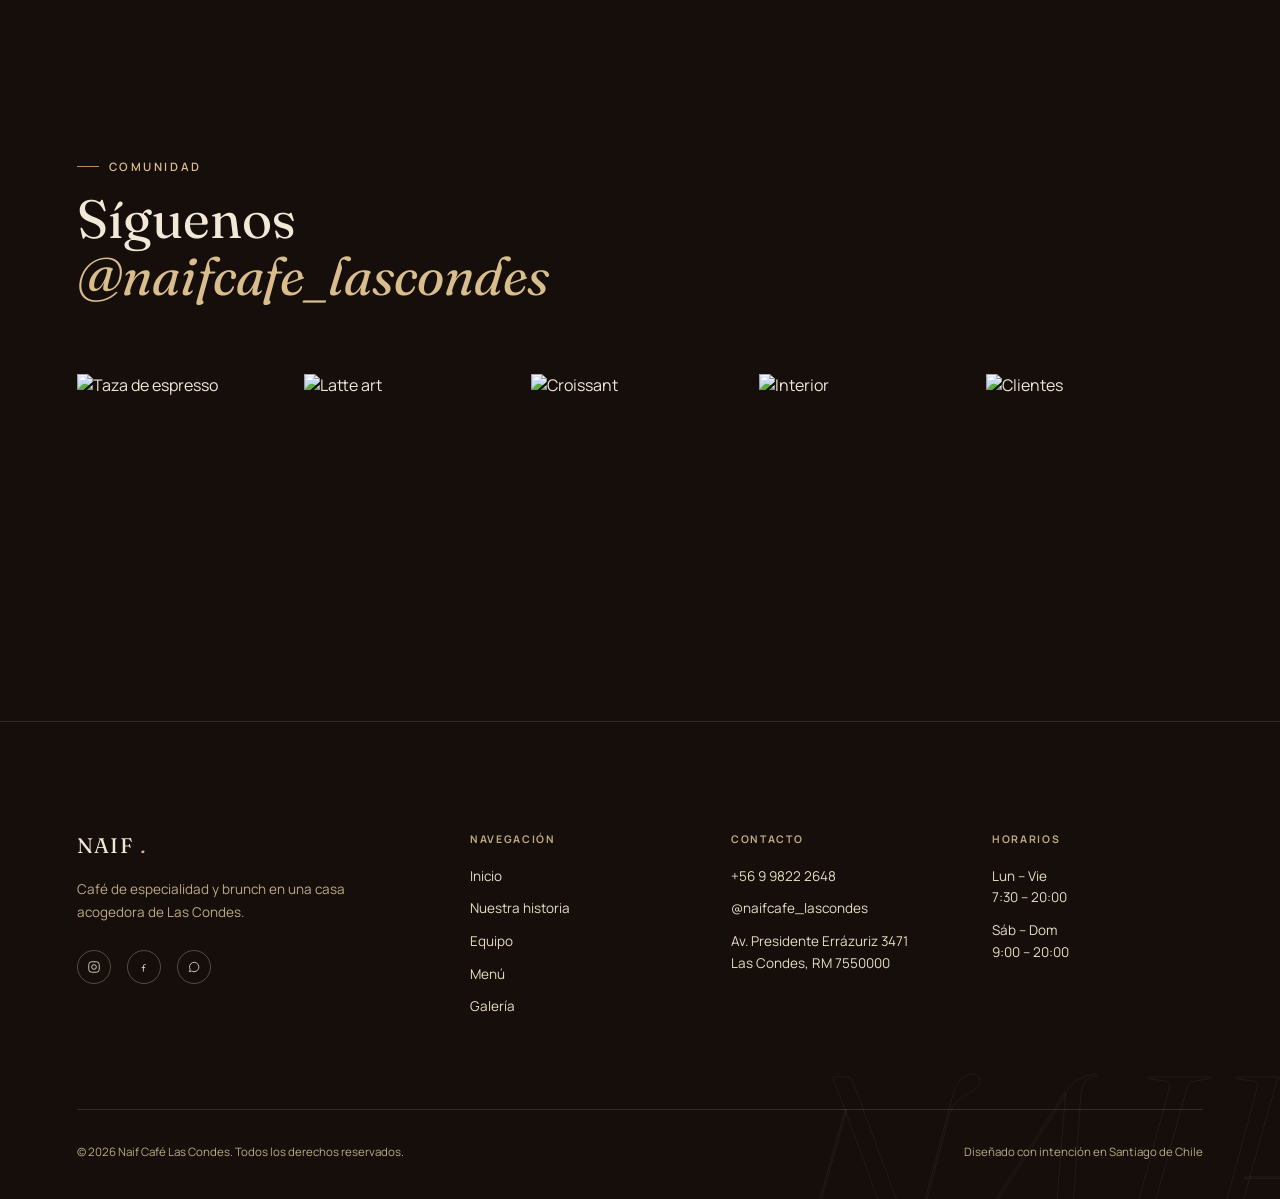
==== commit 229ec08c: "Add files via upload" ====
--- a/index.html
+++ b/index.html
@@ -9,7 +9,8 @@
 <link rel="preconnect" href="https://fonts.gstatic.com" crossorigin>
 <link rel="preconnect" href="https://images.unsplash.com">
 <link rel="dns-prefetch" href="https://images.unsplash.com">
-<link href="https://fonts.googleapis.com/css2?family=Fraunces:ital,opsz,wght@0,9..144,300;0,9..144,400;0,9..144,500;0,9..144,600;1,9..144,400;1,9..144,500&family=Manrope:wght@400;500;600;700&display=swap" rel="stylesheet">
+<link rel="preload" as="image" fetchpriority="high" href="https://images.unsplash.com/photo-1442512595331-e89e73853f31?auto=format&fit=crop&w=1800&q=68" imagesrcset="https://images.unsplash.com/photo-1442512595331-e89e73853f31?auto=format&fit=crop&w=800&q=68 800w, https://images.unsplash.com/photo-1442512595331-e89e73853f31?auto=format&fit=crop&w=1200&q=68 1200w, https://images.unsplash.com/photo-1442512595331-e89e73853f31?auto=format&fit=crop&w=1800&q=68 1800w" imagesizes="100vw">
+<link href="https://fonts.googleapis.com/css2?family=Fraunces:ital,opsz,wght@0,9..144,300;0,9..144,400;0,9..144,500;0,9..144,600;1,9..144,300;1,9..144,400&family=Manrope:wght@400;500;600&display=swap" rel="stylesheet">
 <style>
 
 :root{
@@ -118,6 +119,14 @@
 .burger.open span:nth-child(2){opacity:0;}
 .burger.open span:nth-child(3){transform:translateY(-6px) rotate(-45deg);}
 
+@media(max-width:900px){
+  nav.desktop-nav{display:none;}
+  .btn-reserve{display:none;}
+  .burger{display:flex;}
+  header{padding:24px 6vw;}
+  header.scrolled{padding:16px 6vw;}
+}
+
 #mobileNav{
   position:fixed;inset:0;background:var(--espresso-2);z-index:1000;
   display:flex;flex-direction:column;justify-content:center;padding:8vw 9vw;
@@ -158,6 +167,10 @@
   background-image:url("data:image/svg+xml,%3Csvg xmlns='http://www.w3.org/2000/svg' width='140' height='140'%3E%3Cfilter id='n'%3E%3CfeTurbulence type='fractalNoise' baseFrequency='0.9' numOctaves='2' stitchTiles='stitch'/%3E%3C/filter%3E%3Crect width='100%25' height='100%25' filter='url(%23n)'/%3E%3C/svg%3E");
 }
 .hero-content{position:relative;z-index:5;width:100%;padding:0 6vw 9vw;display:flex;justify-content:space-between;align-items:flex-end;gap:40px;}
+@media(max-width:700px){
+  .hero-content{flex-direction:column;align-items:flex-start;gap:26px;padding:0 7vw 16vw;}
+  .hero-sub{max-width:100%;}
+}
 .hero-eyebrow{opacity:0;transform:translateY(16px);transition:opacity 1s var(--ease) .3s, transform 1s var(--ease) .3s;}
 .hero.loaded .hero-eyebrow{opacity:1;transform:translateY(0);}
 .hero-title{
@@ -330,6 +343,7 @@
 .gal-item.h-m{height:280px;}
 .gal-item.h-l{height:380px;}
 
+@media(max-width:1000px){.masonry{columns:3 200px;}}
 @media(max-width:700px){.masonry{columns:2 160px;}}
 
 /* lightbox */
@@ -501,7 +515,7 @@
 
 <section class="hero" id="inicio">
   <div class="hero-media">
-    <img loading="eager" decoding="async" fetchpriority="high" id="heroImg" src="https://images.unsplash.com/photo-1442512595331-e89e73853f31?auto=format&fit=crop&w=1800&q=80" alt="Interior cálido de Naif Café, una casa convertida en cafetería">
+    <img loading="eager" decoding="async" fetchpriority="high" id="heroImg" src="https://images.unsplash.com/photo-1442512595331-e89e73853f31?auto=format&fit=crop&w=1800&q=68" srcset="https://images.unsplash.com/photo-1442512595331-e89e73853f31?auto=format&fit=crop&w=800&q=68 800w, https://images.unsplash.com/photo-1442512595331-e89e73853f31?auto=format&fit=crop&w=1200&q=68 1200w, https://images.unsplash.com/photo-1442512595331-e89e73853f31?auto=format&fit=crop&w=1800&q=68 1800w" sizes="100vw" alt="Interior cálido de Naif Café, una casa convertida en cafetería">
   </div>
   <div class="hero-grain"></div>
   <div class="hero-content">
@@ -527,8 +541,8 @@
   <div class="wrap hist-grid">
     <div class="hist-imgwrap reveal-l">
       <span class="hist-year">02</span>
-      <div class="hist-img-main"><img loading="lazy" decoding="async" src="https://images.unsplash.com/photo-1493857671505-72967e2e2760?auto=format&fit=crop&w=1200&q=80" alt="Café servido en el patio de Naif Café Las Condes"></div>
-      <div class="hist-img-sub reveal-scale d2"><img loading="lazy" decoding="async" src="https://images.unsplash.com/photo-1414235077428-338989a2e8c0?auto=format&fit=crop&w=800&q=80" alt="Clientes compartiendo una mañana en Naif Café"></div>
+      <div class="hist-img-main"><img loading="lazy" decoding="async" src="https://images.unsplash.com/photo-1493857671505-72967e2e2760?auto=format&fit=crop&w=1200&q=68" alt="Café servido en el patio de Naif Café Las Condes"></div>
+      <div class="hist-img-sub reveal-scale d2"><img loading="lazy" decoding="async" src="https://images.unsplash.com/photo-1414235077428-338989a2e8c0?auto=format&fit=crop&w=800&q=68" alt="Clientes compartiendo una mañana en Naif Café"></div>
     </div>
     <div class="hist-text reveal-r">
       <div class="eyebrow">Nuestra historia</div>
@@ -553,15 +567,15 @@
     </div>
     <div class="team-grid reveal">
       <div class="team-card">
-        <div class="team-photo"><img loading="lazy" decoding="async" src="https://images.unsplash.com/photo-1517705008128-361805f42e86?auto=format&fit=crop&w=700&q=80" alt="Barista de Naif Café preparando un espresso"></div>
+        <div class="team-photo"><img loading="lazy" decoding="async" src="https://images.unsplash.com/photo-1517705008128-361805f42e86?auto=format&fit=crop&w=700&q=68" alt="Barista de Naif Café preparando un espresso"></div>
         <div class="team-info"><div class="team-role">Barra</div><div class="team-name">Café &amp; extracción</div><div class="team-desc">Cada espresso se calibra a diario para mantener el mismo perfil de sabor, taza tras taza.</div></div>
       </div>
       <div class="team-card">
-        <div class="team-photo"><img loading="lazy" decoding="async" src="https://images.unsplash.com/photo-1556910103-1c02745aae4d?auto=format&fit=crop&w=700&q=80" alt="Cocina de Naif Café preparando brunch"></div>
+        <div class="team-photo"><img loading="lazy" decoding="async" src="https://images.unsplash.com/photo-1556910103-1c02745aae4d?auto=format&fit=crop&w=700&q=68" alt="Cocina de Naif Café preparando brunch"></div>
         <div class="team-info"><div class="team-role">Cocina</div><div class="team-name">Brunch &amp; pastelería</div><div class="team-desc">Pan artesanal, huevos al punto y pastelería horneada en casa cada mañana.</div></div>
       </div>
       <div class="team-card">
-        <div class="team-photo"><img loading="lazy" decoding="async" src="https://images.unsplash.com/photo-1521017432531-fbd92d768814?auto=format&fit=crop&w=700&q=80" alt="Salón y terraza de Naif Café"></div>
+        <div class="team-photo"><img loading="lazy" decoding="async" src="https://images.unsplash.com/photo-1521017432531-fbd92d768814?auto=format&fit=crop&w=700&q=68" alt="Salón y terraza de Naif Café"></div>
         <div class="team-info"><div class="team-role">Sala</div><div class="team-name">Atención &amp; terraza</div><div class="team-desc">Un servicio cercano, pensado para que te quedes leyendo, trabajando o simplemente conversando.</div></div>
       </div>
     </div>
@@ -978,15 +992,15 @@
       <p class="sec-note">Café, oficio y detalle: fragmentos de nuestra barra, nuestra gente y nuestro espacio.</p>
     </div>
     <div class="masonry reveal" id="masonry">
-      <div class="gal-item h-l"><img loading="lazy" decoding="async" src="https://images.unsplash.com/photo-1517705008128-361805f42e86?auto=format&fit=crop&w=900&q=80" alt="Barista vertiendo latte art"><span class="tag">Preparación</span></div>
-      <div class="gal-item h-t"><img loading="lazy" decoding="async" src="https://images.unsplash.com/photo-1541167760496-1628856ab772?auto=format&fit=crop&w=900&q=80" alt="Granos de café tostados de cerca"><span class="tag">Café</span></div>
-      <div class="gal-item h-m"><img loading="lazy" decoding="async" src="https://images.unsplash.com/photo-1442512595331-e89e73853f31?auto=format&fit=crop&w=900&q=80" alt="Interior cálido de la cafetería"><span class="tag">Interior</span></div>
-      <div class="gal-item h-m"><img loading="lazy" decoding="async" src="https://images.unsplash.com/photo-1509440159596-0249088772ff?auto=format&fit=crop&w=900&q=80" alt="Croissants de mantequilla en exhibición"><span class="tag">Pastelería</span></div>
-      <div class="gal-item h-t"><img loading="lazy" decoding="async" src="https://images.unsplash.com/photo-1461023058943-07fcbe16d735?auto=format&fit=crop&w=900&q=80" alt="Preparación de café por método filtrado"><span class="tag">Barra</span></div>
-      <div class="gal-item h-l"><img loading="lazy" decoding="async" src="https://images.unsplash.com/photo-1509042239860-f550ce710b93?auto=format&fit=crop&w=900&q=80" alt="Arquitectura y madera del local"><span class="tag">Arquitectura</span></div>
-      <div class="gal-item h-m"><img loading="lazy" decoding="async" src="https://images.unsplash.com/photo-1497935586351-b67a49e012bf?auto=format&fit=crop&w=900&q=80" alt="Clientes disfrutando en el salón"><span class="tag">Clientes</span></div>
-      <div class="gal-item h-t"><img loading="lazy" decoding="async" src="https://images.unsplash.com/photo-1554118811-1e0d58224f24?auto=format&fit=crop&w=900&q=80" alt="Detalle de espuma de leche en taza"><span class="tag">Detalle</span></div>
-      <div class="gal-item h-m"><img loading="lazy" decoding="async" src="https://images.unsplash.com/photo-1521017432531-fbd92d768814?auto=format&fit=crop&w=900&q=80" alt="Taza de café sobre mesa de madera"><span class="tag">Detalle</span></div>
+      <div class="gal-item h-l"><img loading="lazy" decoding="async" src="https://images.unsplash.com/photo-1517705008128-361805f42e86?auto=format&fit=crop&w=640&q=68" alt="Barista vertiendo latte art"><span class="tag">Preparación</span></div>
+      <div class="gal-item h-t"><img loading="lazy" decoding="async" src="https://images.unsplash.com/photo-1541167760496-1628856ab772?auto=format&fit=crop&w=660&q=68" alt="Granos de café tostados de cerca"><span class="tag">Café</span></div>
+      <div class="gal-item h-m"><img loading="lazy" decoding="async" src="https://images.unsplash.com/photo-1442512595331-e89e73853f31?auto=format&fit=crop&w=660&q=68" alt="Interior cálido de la cafetería"><span class="tag">Interior</span></div>
+      <div class="gal-item h-m"><img loading="lazy" decoding="async" src="https://images.unsplash.com/photo-1509440159596-0249088772ff?auto=format&fit=crop&w=660&q=68" alt="Croissants de mantequilla en exhibición"><span class="tag">Pastelería</span></div>
+      <div class="gal-item h-t"><img loading="lazy" decoding="async" src="https://images.unsplash.com/photo-1461023058943-07fcbe16d735?auto=format&fit=crop&w=660&q=68" alt="Preparación de café por método filtrado"><span class="tag">Barra</span></div>
+      <div class="gal-item h-l"><img loading="lazy" decoding="async" src="https://images.unsplash.com/photo-1509042239860-f550ce710b93?auto=format&fit=crop&w=660&q=68" alt="Arquitectura y madera del local"><span class="tag">Arquitectura</span></div>
+      <div class="gal-item h-m"><img loading="lazy" decoding="async" src="https://images.unsplash.com/photo-1497935586351-b67a49e012bf?auto=format&fit=crop&w=660&q=68" alt="Clientes disfrutando en el salón"><span class="tag">Clientes</span></div>
+      <div class="gal-item h-t"><img loading="lazy" decoding="async" src="https://images.unsplash.com/photo-1554118811-1e0d58224f24?auto=format&fit=crop&w=660&q=68" alt="Detalle de espuma de leche en taza"><span class="tag">Detalle</span></div>
+      <div class="gal-item h-m"><img loading="lazy" decoding="async" src="https://images.unsplash.com/photo-1521017432531-fbd92d768814?auto=format&fit=crop&w=660&q=68" alt="Taza de café sobre mesa de madera"><span class="tag">Detalle</span></div>
     </div>
   </div>
 </section>
@@ -1002,15 +1016,15 @@
 <section class="exp-sec">
   <div class="wrap">
     <div class="exp-row">
-      <div class="exp-media reveal-scale"><img loading="lazy" decoding="async" src="https://images.unsplash.com/photo-1442512595331-e89e73853f31?auto=format&fit=crop&w=1200&q=80" alt="Mañana tranquila en Naif Café"></div>
+      <div class="exp-media reveal-scale"><img loading="lazy" decoding="async" src="https://images.unsplash.com/photo-1442512595331-e89e73853f31?auto=format&fit=crop&w=1200&q=68" alt="Mañana tranquila en Naif Café"></div>
       <div class="exp-text reveal-r"><div class="exp-num">01 — Ritmo</div><h3 class="exp-title">Slow mornings.</h3><p>Patio delantero, mesas afuera y adentro, y ese momento en que el café se sirve sin apuro.</p></div>
     </div>
     <div class="exp-row">
-      <div class="exp-media reveal-scale"><img loading="lazy" decoding="async" src="https://images.unsplash.com/photo-1497935586351-b67a49e012bf?auto=format&fit=crop&w=1200&q=80" alt="Salón de Naif Café que alguna vez fue un living"></div>
+      <div class="exp-media reveal-scale"><img loading="lazy" decoding="async" src="https://images.unsplash.com/photo-1497935586351-b67a49e012bf?auto=format&fit=crop&w=1200&q=68" alt="Salón de Naif Café que alguna vez fue un living"></div>
       <div class="exp-text reveal-l"><div class="exp-num">02 — Espíritu</div><h3 class="exp-title">Feels like home.</h3><p>Una casa transformada en café, donde cada rincón —el living, el patio— invita a quedarse.</p></div>
     </div>
     <div class="exp-row">
-      <div class="exp-media reveal-scale"><img loading="lazy" decoding="async" src="https://images.unsplash.com/photo-1517705008128-361805f42e86?auto=format&fit=crop&w=1200&q=80" alt="Terraza pet friendly de Naif Café"></div>
+      <div class="exp-media reveal-scale"><img loading="lazy" decoding="async" src="https://images.unsplash.com/photo-1517705008128-361805f42e86?auto=format&fit=crop&w=1200&q=68" alt="Terraza pet friendly de Naif Café"></div>
       <div class="exp-text reveal-r"><div class="exp-num">03 — Comunidad</div><h3 class="exp-title">Every dog welcome.</h3><p>Un espacio pet friendly, tranquilo, junto a la Universidad Adolfo Ibáñez.</p></div>
     </div>
   </div>
@@ -1026,17 +1040,17 @@
       <div class="rev-slide active">
         <div class="rev-stars">★★★★★</div>
         <p class="rev-quote">Una casa acogedora convertida en café. Ideal para leer o desconectar un rato en un barrio tranquilo.</p>
-        <div class="rev-who"><div class="rev-avatar"><img loading="lazy" decoding="async" src="https://images.unsplash.com/photo-1517701604599-bb29b565090c?auto=format&fit=crop&w=200&q=80" alt="Cliente de Naif Café"></div><div class="rev-who-txt"><div class="rev-name">Cliente de Naif</div><div class="rev-src">Google Reviews</div></div></div>
+        <div class="rev-who"><div class="rev-avatar"><img loading="lazy" decoding="async" src="https://images.unsplash.com/photo-1517701604599-bb29b565090c?auto=format&fit=crop&w=120&q=68" alt="Cliente de Naif Café"></div><div class="rev-who-txt"><div class="rev-name">Cliente de Naif</div><div class="rev-src">Google Reviews</div></div></div>
       </div>
       <div class="rev-slide">
         <div class="rev-stars">★★★★★</div>
         <p class="rev-quote">El patio delantero y el salón se sienten como estar en casa. El Bacon Brunch, una excelente forma de partir la mañana.</p>
-        <div class="rev-who"><div class="rev-avatar"><img loading="lazy" decoding="async" src="https://images.unsplash.com/photo-1441123285228-1448e608f3d5?auto=format&fit=crop&w=200&q=80" alt="Cliente de Naif Café"></div><div class="rev-who-txt"><div class="rev-name">Cliente de Naif</div><div class="rev-src">Google Reviews</div></div></div>
+        <div class="rev-who"><div class="rev-avatar"><img loading="lazy" decoding="async" src="https://images.unsplash.com/photo-1441123285228-1448e608f3d5?auto=format&fit=crop&w=120&q=68" alt="Cliente de Naif Café"></div><div class="rev-who-txt"><div class="rev-name">Cliente de Naif</div><div class="rev-src">Google Reviews</div></div></div>
       </div>
       <div class="rev-slide">
         <div class="rev-stars">★★★★★</div>
         <p class="rev-quote">Pet friendly de verdad: fuimos con nuestro perro y se sintió bienvenido en todo momento.</p>
-        <div class="rev-who"><div class="rev-avatar"><img loading="lazy" decoding="async" src="https://images.unsplash.com/photo-1544005313-94ddf0286df2?auto=format&fit=crop&w=200&q=80" alt="Cliente de Naif Café"></div><div class="rev-who-txt"><div class="rev-name">Cliente de Naif</div><div class="rev-src">Google Reviews</div></div></div>
+        <div class="rev-who"><div class="rev-avatar"><img loading="lazy" decoding="async" src="https://images.unsplash.com/photo-1544005313-94ddf0286df2?auto=format&fit=crop&w=120&q=68" alt="Cliente de Naif Café"></div><div class="rev-who-txt"><div class="rev-name">Cliente de Naif</div><div class="rev-src">Google Reviews</div></div></div>
       </div>
     </div>
     <div class="rev-dots" id="revDots"></div>
@@ -1066,7 +1080,7 @@
         </div>
         <div class="loc-row">
           <svg class="ic" viewBox="0 0 24 24" stroke-width="1.4"><path d="M5 4h4l2 5-2.5 1.5a11 11 0 005 5L15 13l5 2v4a2 2 0 01-2.2 2A17 17 0 013 6.2 2 2 0 015 4z"/></svg>
-          <div><div class="tt">Contacto</div><div class="vv">naifcafe.cl · @naifcafe_cl</div></div>
+          <div><div class="tt">Contacto</div><div class="vv">+56 9 9822 2648 · @naifcafe_lascondes</div></div>
         </div>
         <div class="loc-row">
           <svg class="ic" viewBox="0 0 24 24" stroke-width="1.4"><path d="M12 20.8l-1.3-1.2C6 15.4 3 12.6 3 9.2 3 6.6 5 4.6 7.5 4.6c1.4 0 2.8.7 3.6 1.8a4.6 4.6 0 013.6-1.8C17.2 4.6 19 6.6 19 9.2c0 3.4-3 6.2-7.7 10.4z"/></svg>
@@ -1075,7 +1089,7 @@
         <a href="https://www.google.com/maps?q=Av.+Presidente+Errazuriz+3471+Las+Condes+Santiago" target="_blank" rel="noopener" class="btn btn-solid loc-cta">Cómo llegar <span class="arrow">→</span></a>
       </div>
       <div class="loc-visual">
-        <img loading="lazy" decoding="async" src="https://images.unsplash.com/photo-1444418776041-9c7e33cc5a9c?auto=format&fit=crop&w=1400&q=80" alt="Fachada exterior de Naif Café en Las Condes">
+        <img loading="lazy" decoding="async" src="https://images.unsplash.com/photo-1444418776041-9c7e33cc5a9c?auto=format&fit=crop&w=1400&q=68" alt="Fachada exterior de Naif Café en Las Condes">
         <div class="loc-map"><iframe src="https://www.google.com/maps?q=Av.+Presidente+Errazuriz+3471+Las+Condes+Santiago&output=embed" loading="lazy" title="Mapa de ubicación de Naif Café"></iframe></div>
       </div>
     </div>
@@ -1085,14 +1099,14 @@
 <section class="ig-sec">
   <div class="wrap">
     <div class="sec-head reveal">
-      <div><div class="eyebrow">Comunidad</div><h2 class="sec-title">Síguenos <em>@naifcafe_cl</em></h2></div>
+      <div><div class="eyebrow">Comunidad</div><h2 class="sec-title">Síguenos <em>@naifcafe_lascondes</em></h2></div>
     </div>
     <div class="ig-grid reveal">
-      <div class="ig-item"><img loading="lazy" decoding="async" src="https://images.unsplash.com/photo-1495474472287-4d71bcdd2085?auto=format&fit=crop&w=500&q=80" alt="Taza de espresso"><div class="ig-ov"><svg viewBox="0 0 24 24" stroke-width="1.4"><rect x="3" y="3" width="18" height="18" rx="5"/><circle cx="12" cy="12" r="4"/><circle cx="17.5" cy="6.5" r=".8" fill="currentColor" stroke="none"/></svg><span>Espresso de la semana</span></div></div>
-      <div class="ig-item"><img loading="lazy" decoding="async" src="https://images.unsplash.com/photo-1554118811-1e0d58224f24?auto=format&fit=crop&w=500&q=80" alt="Latte art"><div class="ig-ov"><svg viewBox="0 0 24 24" stroke-width="1.4"><rect x="3" y="3" width="18" height="18" rx="5"/><circle cx="12" cy="12" r="4"/><circle cx="17.5" cy="6.5" r=".8" fill="currentColor" stroke="none"/></svg><span>Arte en cada taza</span></div></div>
-      <div class="ig-item"><img loading="lazy" decoding="async" src="https://images.unsplash.com/photo-1509440159596-0249088772ff?auto=format&fit=crop&w=500&q=80" alt="Croissant"><div class="ig-ov"><svg viewBox="0 0 24 24" stroke-width="1.4"><rect x="3" y="3" width="18" height="18" rx="5"/><circle cx="12" cy="12" r="4"/><circle cx="17.5" cy="6.5" r=".8" fill="currentColor" stroke="none"/></svg><span>Recién horneado</span></div></div>
-      <div class="ig-item"><img loading="lazy" decoding="async" src="https://images.unsplash.com/photo-1442512595331-e89e73853f31?auto=format&fit=crop&w=500&q=80" alt="Interior"><div class="ig-ov"><svg viewBox="0 0 24 24" stroke-width="1.4"><rect x="3" y="3" width="18" height="18" rx="5"/><circle cx="12" cy="12" r="4"/><circle cx="17.5" cy="6.5" r=".8" fill="currentColor" stroke="none"/></svg><span>Nuestro rincón favorito</span></div></div>
-      <div class="ig-item"><img loading="lazy" decoding="async" src="https://images.unsplash.com/photo-1497935586351-b67a49e012bf?auto=format&fit=crop&w=500&q=80" alt="Clientes"><div class="ig-ov"><svg viewBox="0 0 24 24" stroke-width="1.4"><rect x="3" y="3" width="18" height="18" rx="5"/><circle cx="12" cy="12" r="4"/><circle cx="17.5" cy="6.5" r=".8" fill="currentColor" stroke="none"/></svg><span>Gracias por venir</span></div></div>
+      <div class="ig-item"><img loading="lazy" decoding="async" src="https://images.unsplash.com/photo-1495474472287-4d71bcdd2085?auto=format&fit=crop&w=500&q=68" alt="Taza de espresso"><div class="ig-ov"><svg viewBox="0 0 24 24" stroke-width="1.4"><rect x="3" y="3" width="18" height="18" rx="5"/><circle cx="12" cy="12" r="4"/><circle cx="17.5" cy="6.5" r=".8" fill="currentColor" stroke="none"/></svg><span>Espresso de la semana</span></div></div>
+      <div class="ig-item"><img loading="lazy" decoding="async" src="https://images.unsplash.com/photo-1554118811-1e0d58224f24?auto=format&fit=crop&w=500&q=68" alt="Latte art"><div class="ig-ov"><svg viewBox="0 0 24 24" stroke-width="1.4"><rect x="3" y="3" width="18" height="18" rx="5"/><circle cx="12" cy="12" r="4"/><circle cx="17.5" cy="6.5" r=".8" fill="currentColor" stroke="none"/></svg><span>Arte en cada taza</span></div></div>
+      <div class="ig-item"><img loading="lazy" decoding="async" src="https://images.unsplash.com/photo-1509440159596-0249088772ff?auto=format&fit=crop&w=500&q=68" alt="Croissant"><div class="ig-ov"><svg viewBox="0 0 24 24" stroke-width="1.4"><rect x="3" y="3" width="18" height="18" rx="5"/><circle cx="12" cy="12" r="4"/><circle cx="17.5" cy="6.5" r=".8" fill="currentColor" stroke="none"/></svg><span>Recién horneado</span></div></div>
+      <div class="ig-item"><img loading="lazy" decoding="async" src="https://images.unsplash.com/photo-1442512595331-e89e73853f31?auto=format&fit=crop&w=500&q=68" alt="Interior"><div class="ig-ov"><svg viewBox="0 0 24 24" stroke-width="1.4"><rect x="3" y="3" width="18" height="18" rx="5"/><circle cx="12" cy="12" r="4"/><circle cx="17.5" cy="6.5" r=".8" fill="currentColor" stroke="none"/></svg><span>Nuestro rincón favorito</span></div></div>
+      <div class="ig-item"><img loading="lazy" decoding="async" src="https://images.unsplash.com/photo-1497935586351-b67a49e012bf?auto=format&fit=crop&w=500&q=68" alt="Clientes"><div class="ig-ov"><svg viewBox="0 0 24 24" stroke-width="1.4"><rect x="3" y="3" width="18" height="18" rx="5"/><circle cx="12" cy="12" r="4"/><circle cx="17.5" cy="6.5" r=".8" fill="currentColor" stroke="none"/></svg><span>Gracias por venir</span></div></div>
     </div>
   </div>
 </section>
@@ -1105,9 +1119,9 @@
         <div class="logo">NAIF<em>.</em></div>
         <p>Café de especialidad y brunch en una casa acogedora de Las Condes.</p>
         <div class="foot-social">
-          <a href="https://instagram.com/naifcafe_cl" aria-label="Instagram"><svg viewBox="0 0 24 24" stroke-width="1.4"><rect x="3" y="3" width="18" height="18" rx="5"/><circle cx="12" cy="12" r="4"/></svg></a>
+          <a href="https://instagram.com/naifcafe_lascondes" aria-label="Instagram"><svg viewBox="0 0 24 24" stroke-width="1.4"><rect x="3" y="3" width="18" height="18" rx="5"/><circle cx="12" cy="12" r="4"/></svg></a>
           <a href="#" aria-label="Facebook"><svg viewBox="0 0 24 24" stroke-width="1.4"><path d="M15 8h-2a2 2 0 00-2 2v10M8 13h6"/></svg></a>
-          <a href="https://naifcafe.cl" aria-label="Sitio web"><svg viewBox="0 0 24 24" stroke-width="1.4"><circle cx="12" cy="12" r="9"/><path d="M3 12h18M12 3a14 14 0 010 18 14 14 0 010-18z"/></svg></a>
+          <a href="tel:+56998222648" aria-label="Teléfono"><svg viewBox="0 0 24 24" stroke-width="1.4"><path d="M4 20l1.4-4A8 8 0 1112 20a8 8 0 01-4-1.1L4 20z"/></svg></a>
         </div>
       </div>
       <div class="foot-col">
@@ -1116,7 +1130,7 @@
       </div>
       <div class="foot-col">
         <h5>Contacto</h5>
-        <a href="https://naifcafe.cl">naifcafe.cl</a><a href="https://instagram.com/naifcafe_cl">@naifcafe_cl</a><p>Av. Presidente Errázuriz 3471<br>Las Condes, Santiago</p>
+        <a href="tel:+56998222648">+56 9 9822 2648</a><a href="https://instagram.com/naifcafe_lascondes">@naifcafe_lascondes</a><p>Av. Presidente Errázuriz 3471<br>Las Condes, RM 7550000</p>
       </div>
       <div class="foot-col">
         <h5>Horarios</h5>
@@ -1176,15 +1190,16 @@
   document.querySelectorAll('.reveal,.reveal-l,.reveal-r,.reveal-scale').forEach(function(el){ io.observe(el); });
 
   if(!reduce){
-    document.querySelectorAll('.exp-media img').forEach(function(img){
-      var wrap = img.closest('.exp-media');
-      var obs = new IntersectionObserver(function(entries){
-        entries.forEach(function(en){
-          if(en.isIntersecting) img.style.transform='scale(1)'; else img.style.transform='scale(1.1)';
-        });
-      },{threshold:0.1});
-      obs.observe(wrap);
-      img.style.transition='transform 1.6s cubic-bezier(.22,.61,.16,1)';
+    var expObs = new IntersectionObserver(function(entries){
+      entries.forEach(function(en){
+        var img = en.target.querySelector('img');
+        if(!img) return;
+        img.style.transform = en.isIntersecting ? 'scale(1)' : 'scale(1.1)';
+      });
+    },{threshold:0.1});
+    document.querySelectorAll('.exp-media').forEach(function(wrap){
+      wrap.querySelector('img').style.transition='transform 1.6s cubic-bezier(.22,.61,.16,1)';
+      expObs.observe(wrap);
     });
   }
 
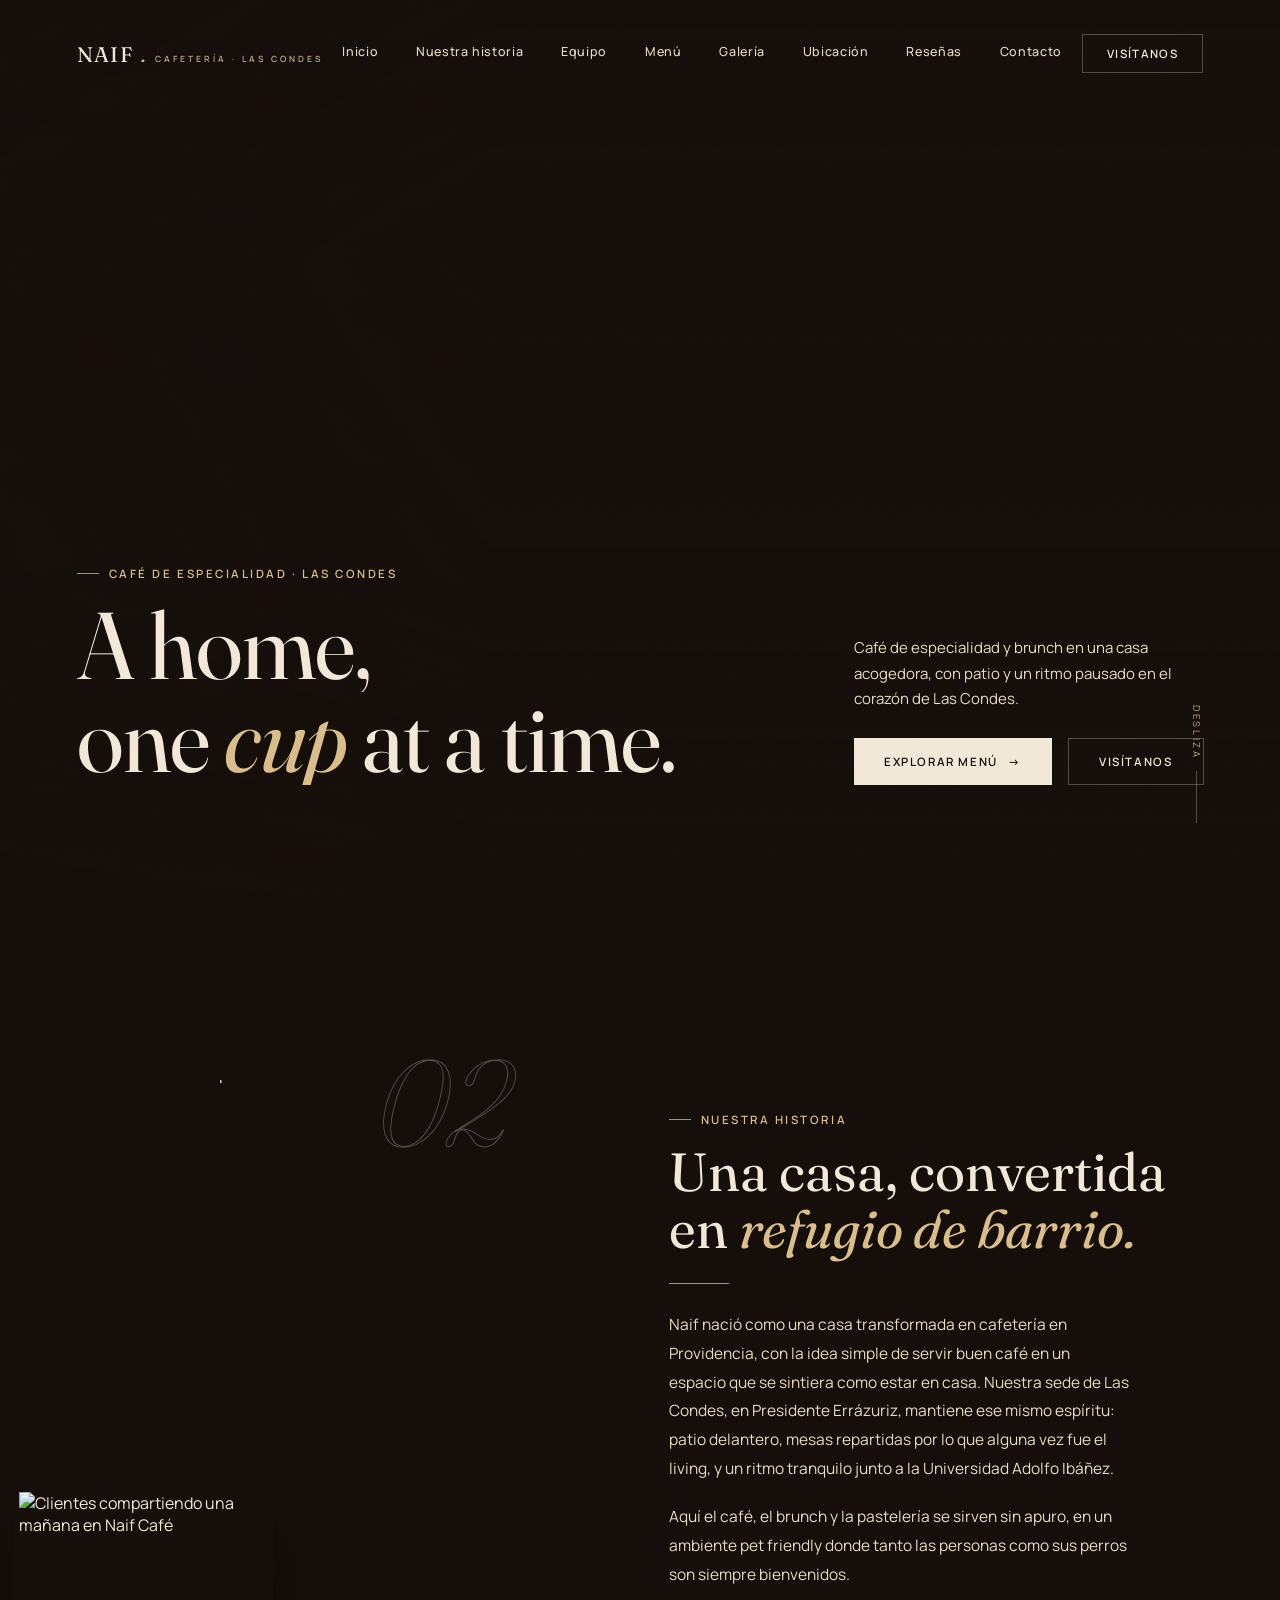
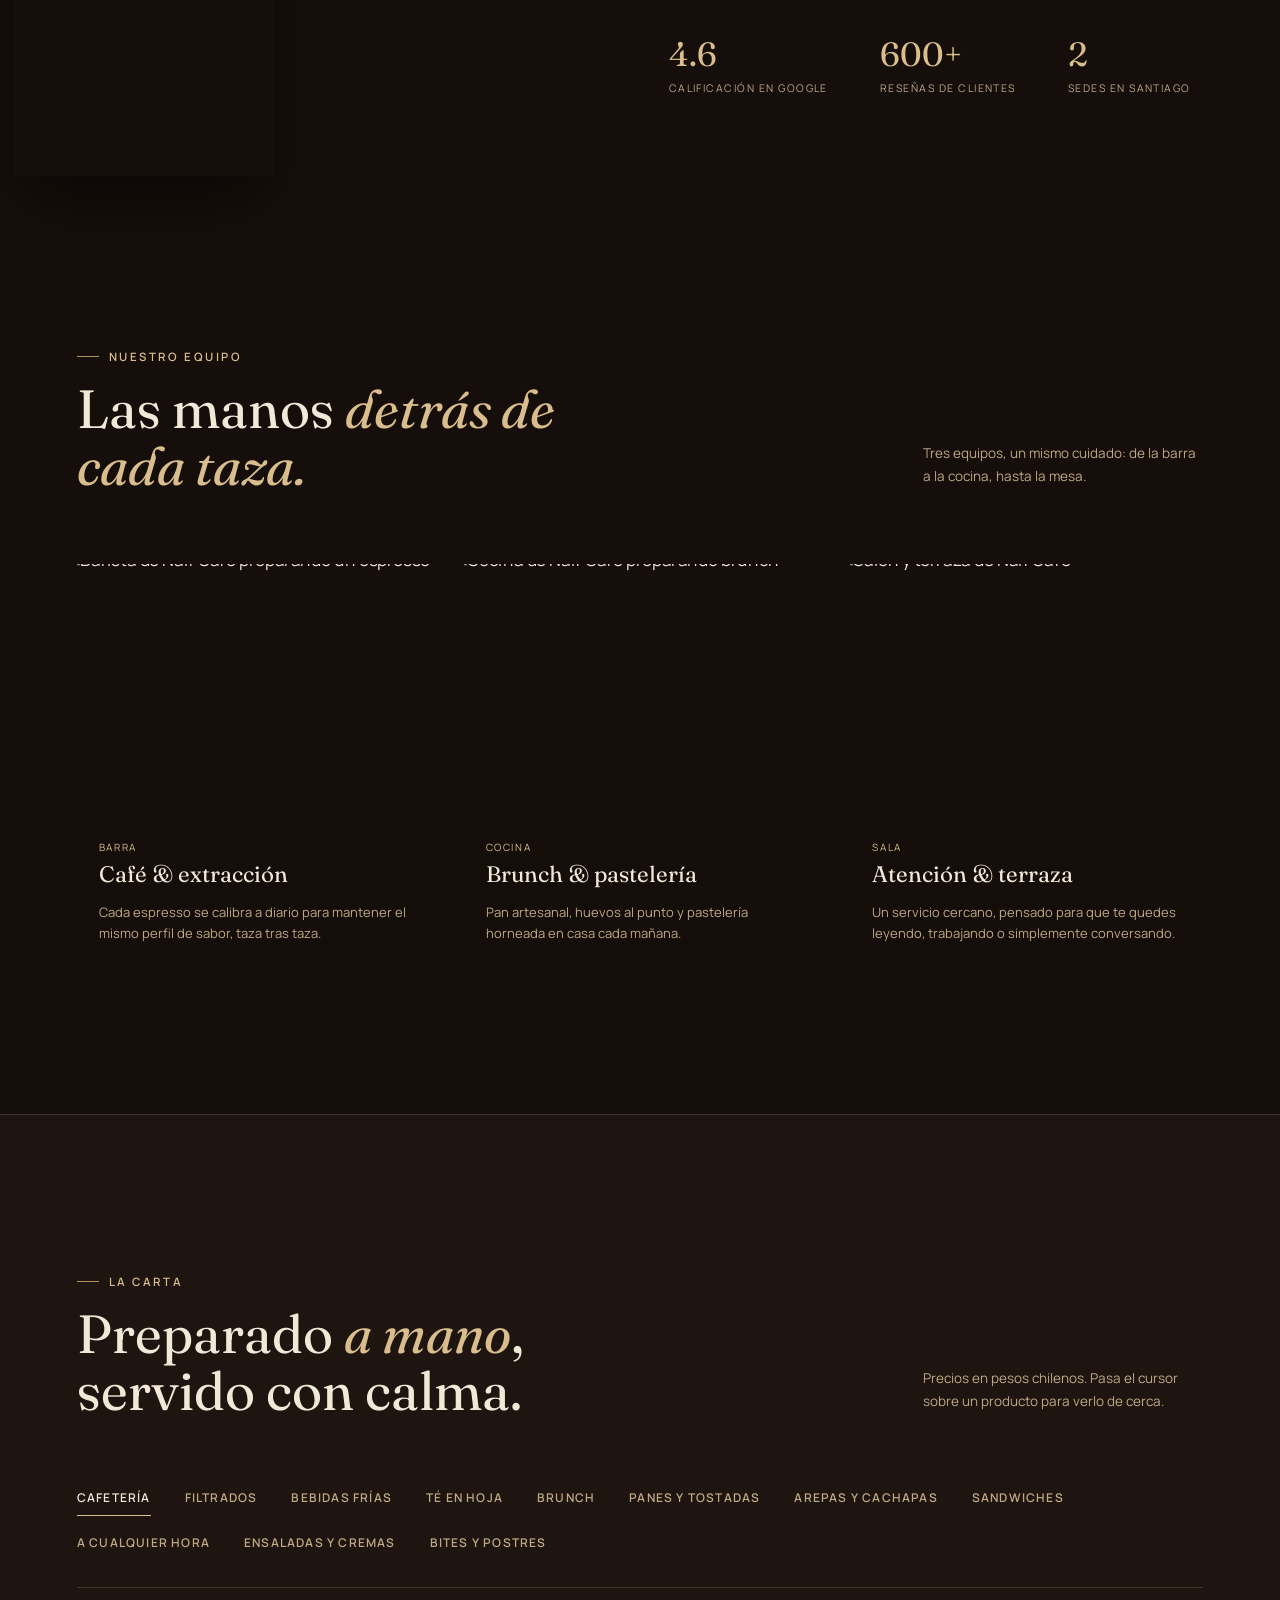
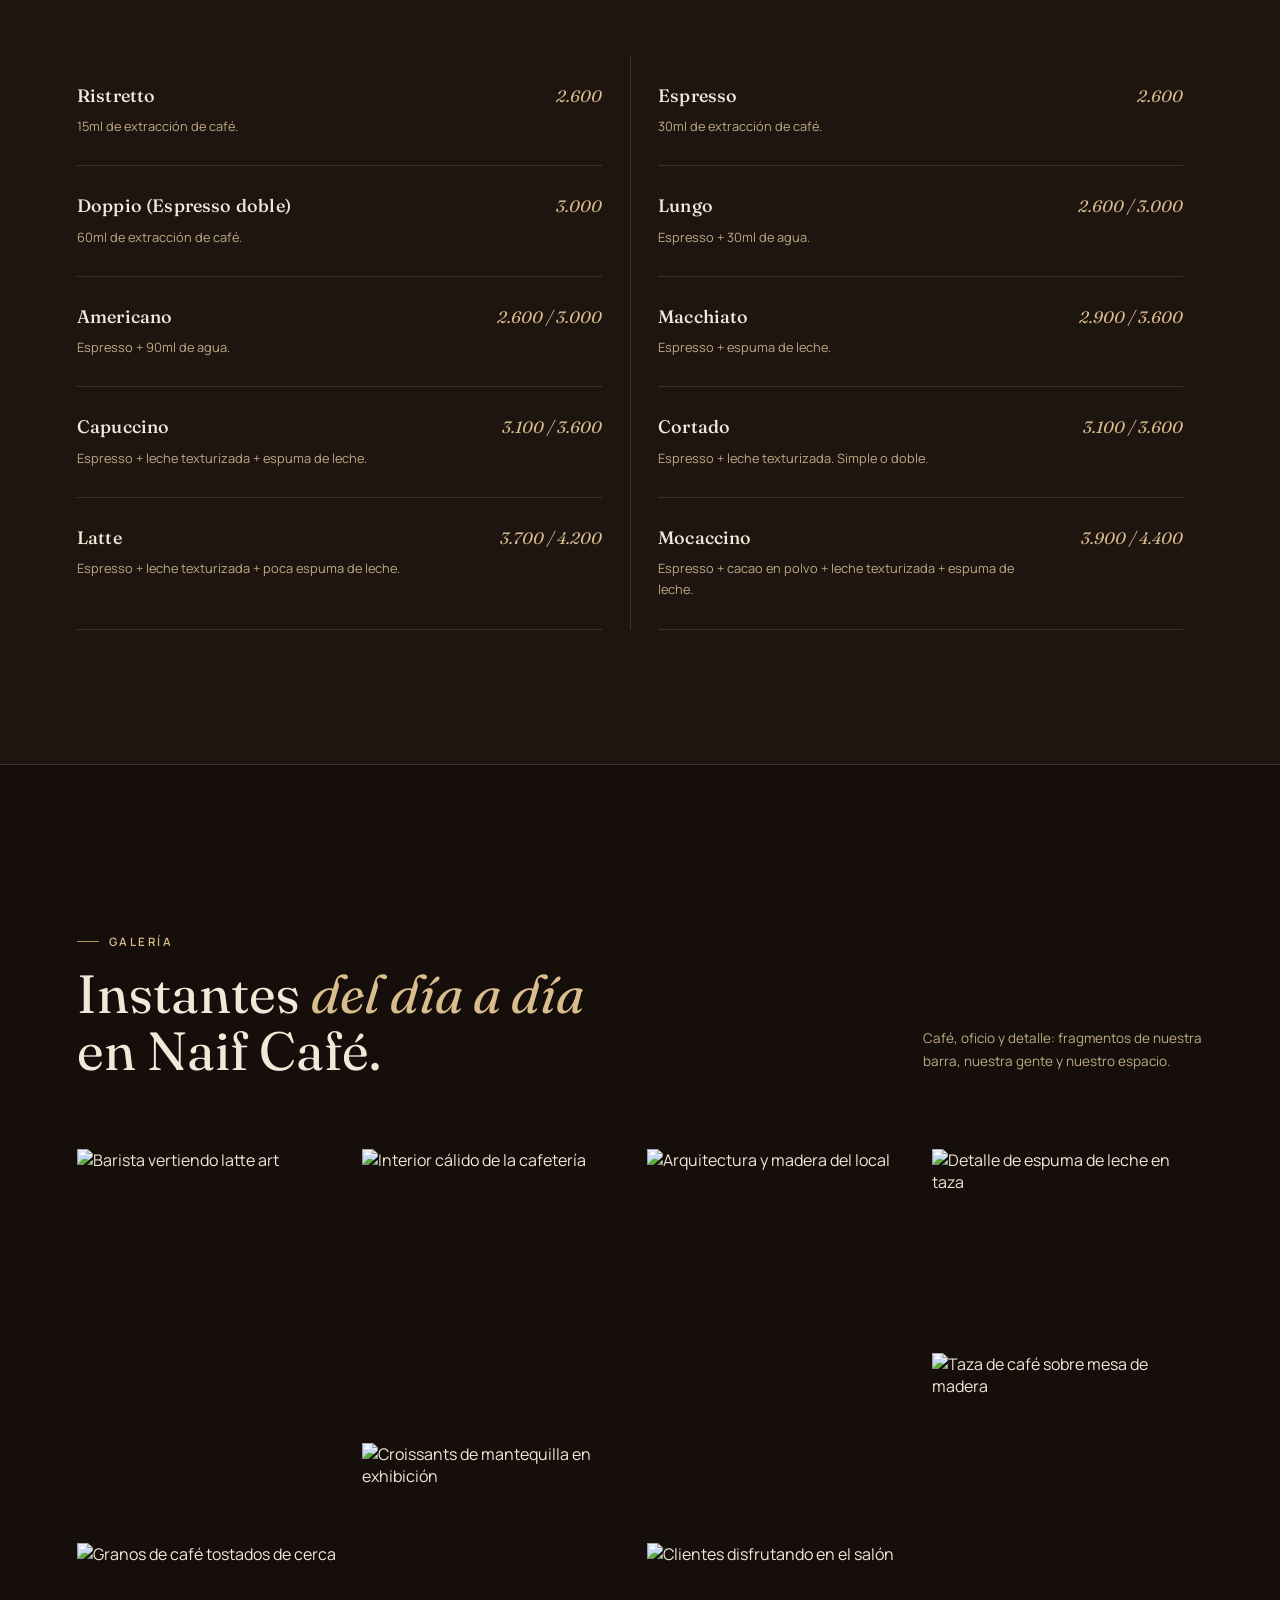
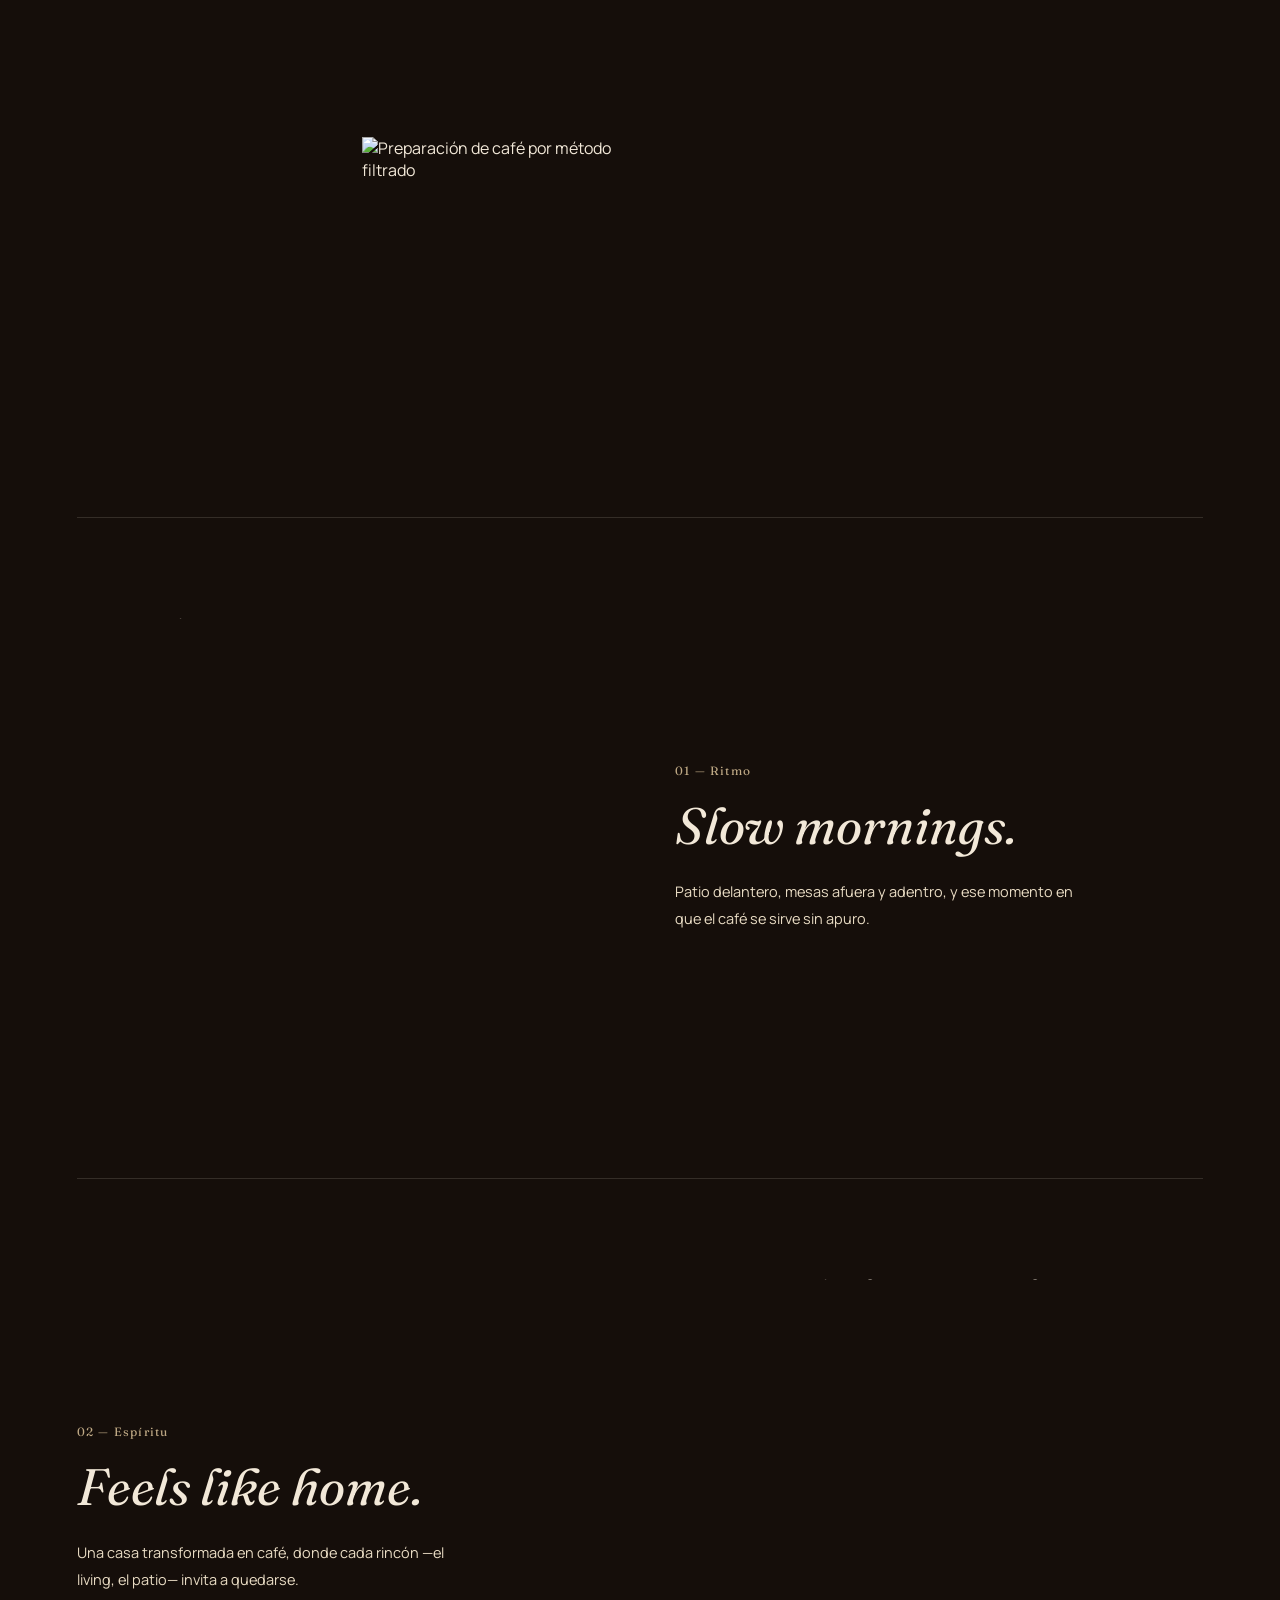
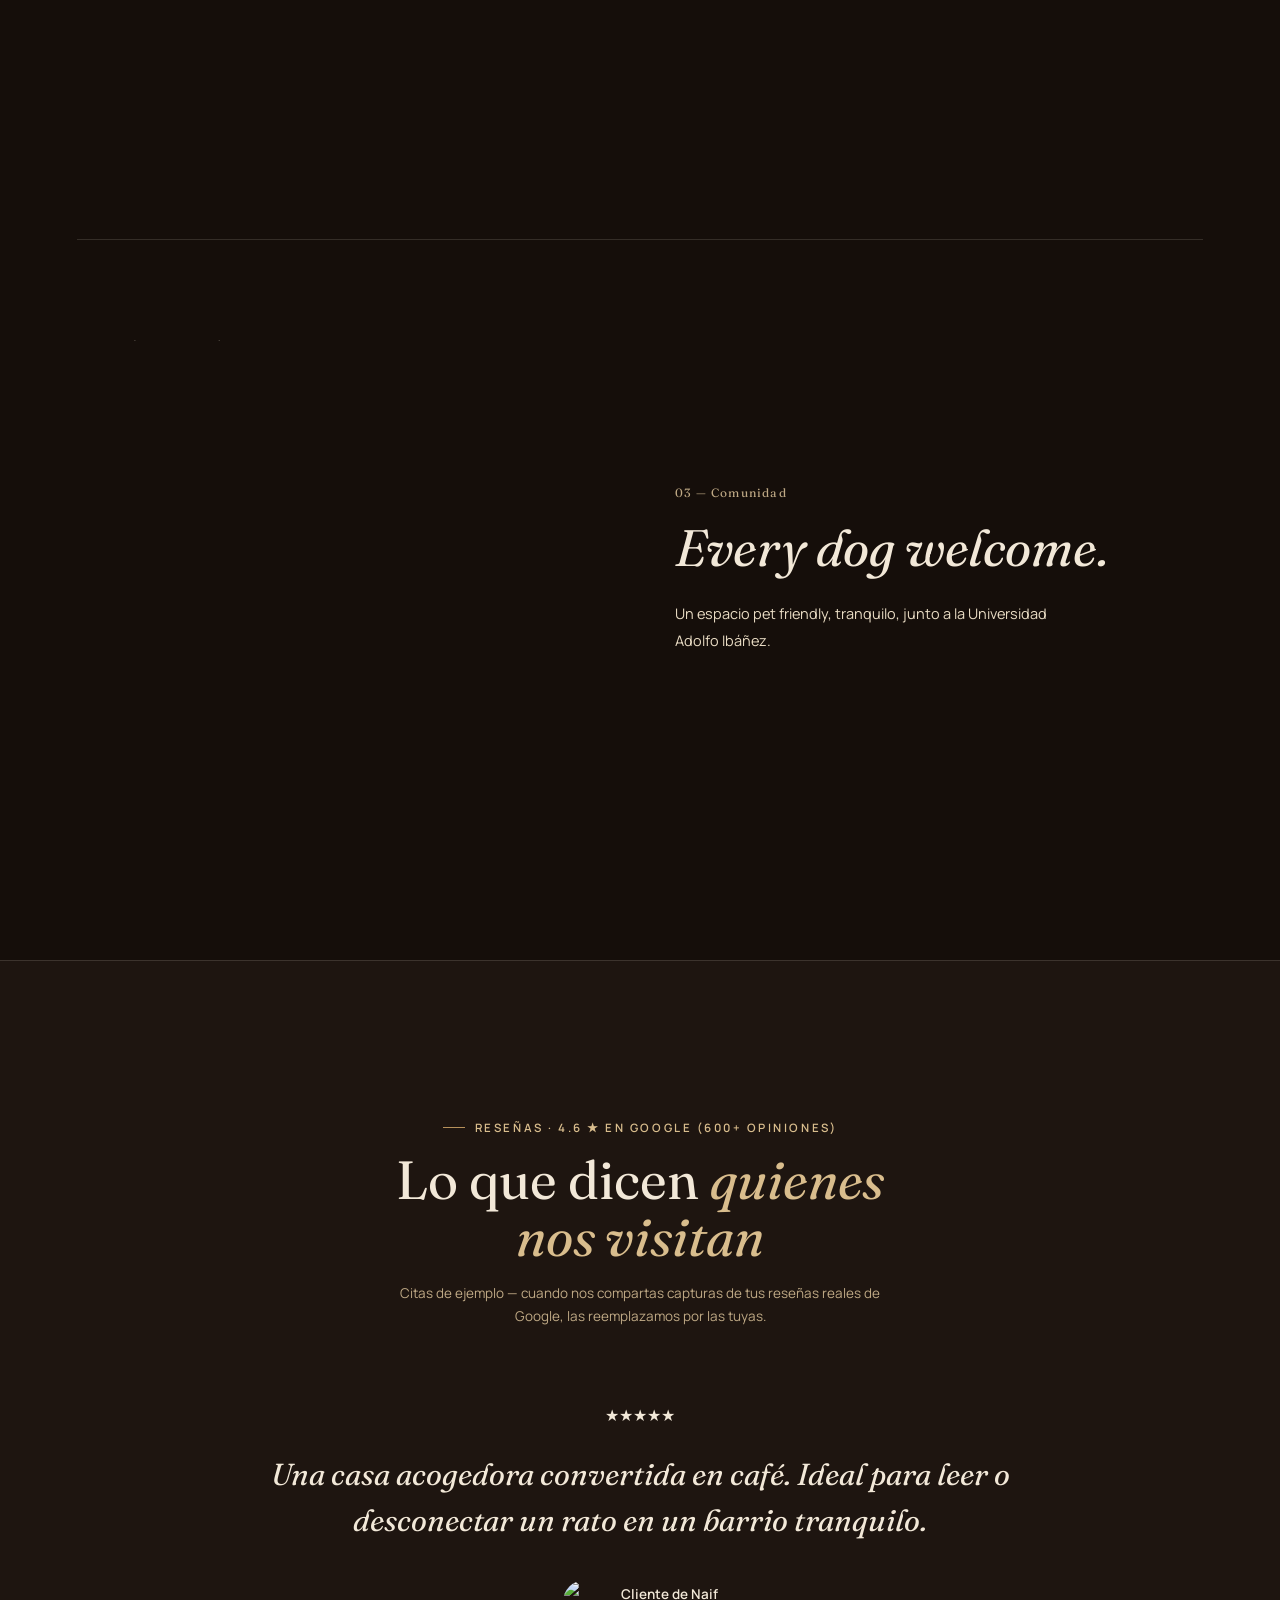
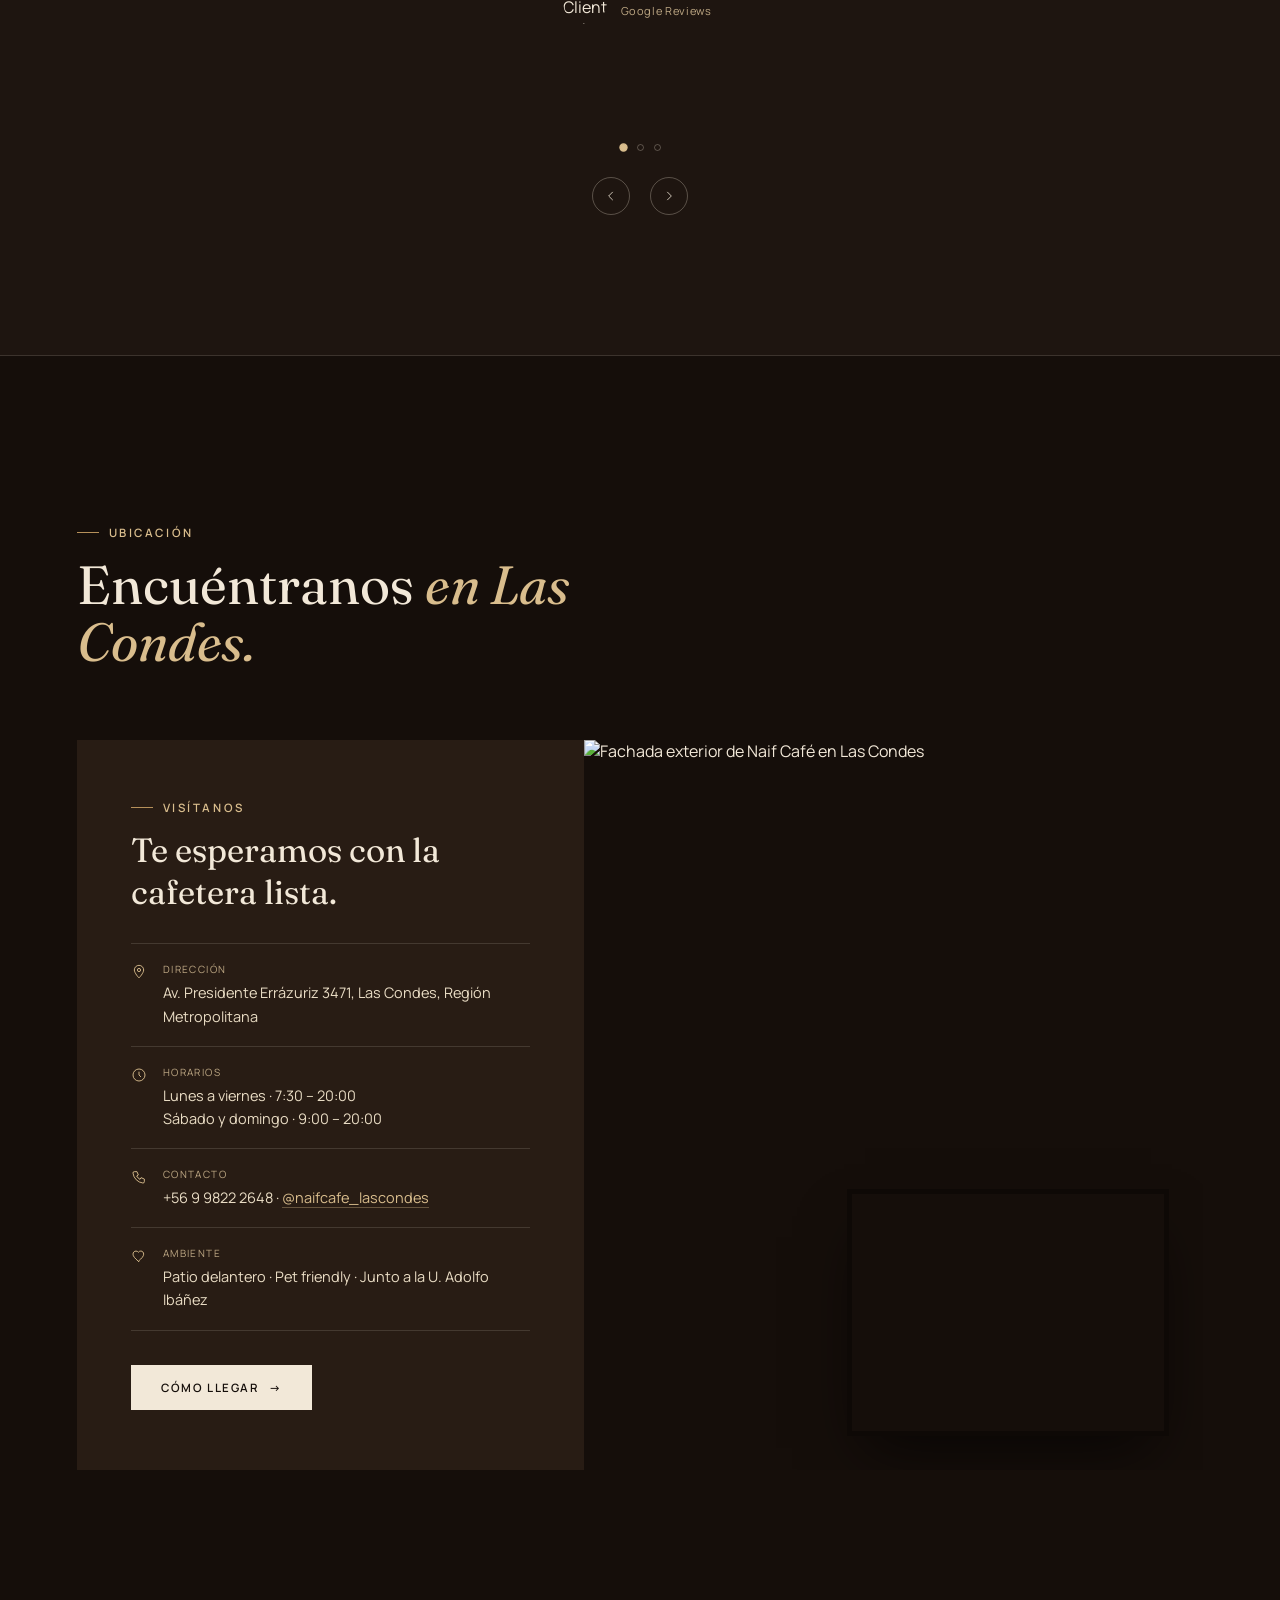
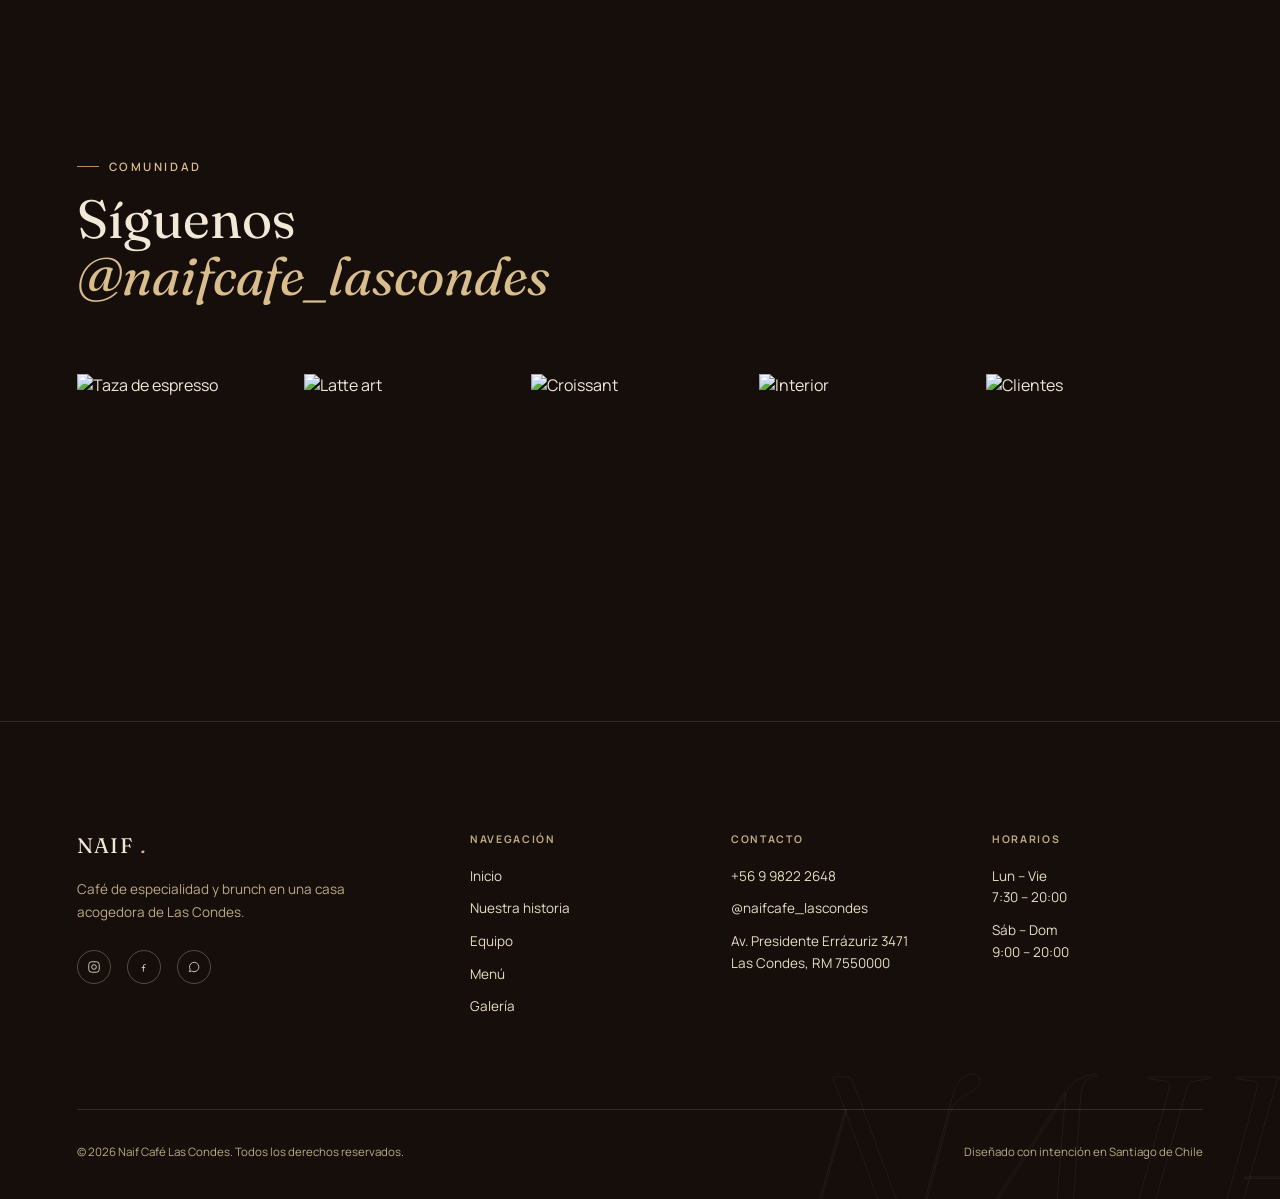
==== commit 7e0bb2e6: "Add files via upload" ====
--- a/index.html
+++ b/index.html
@@ -233,6 +233,8 @@
 .sec-head{display:flex;justify-content:space-between;align-items:flex-end;gap:30px;margin-bottom:70px;flex-wrap:wrap;}
 .sec-title{font-family:'Fraunces',serif;font-weight:400;font-size:clamp(2rem,4.2vw,3.4rem);line-height:1.06;margin-top:16px;max-width:560px;}
 .sec-title em{font-style:italic;color:var(--gold-soft);}
+.sec-title a{transition:opacity .3s;}
+.sec-title a:hover{opacity:.75;}
 .sec-note{max-width:280px;font-size:13.5px;line-height:1.7;color:var(--sand);padding-bottom:6px;}
 
 /* ---------- historia ---------- */
@@ -417,6 +419,8 @@
 .loc-row .ic{width:16px;height:16px;flex-shrink:0;margin-top:2px;stroke:var(--gold-soft);fill:none;}
 .loc-row .tt{font-size:10px;letter-spacing:.14em;text-transform:uppercase;color:var(--sand);margin-bottom:5px;}
 .loc-row .vv{font-size:14.5px;color:var(--cream-2);line-height:1.6;}
+.loc-ig-link{color:var(--gold-soft);border-bottom:1px solid rgba(217,189,141,.35);transition:border-color .3s,color .3s;}
+.loc-ig-link:hover{color:var(--cream);border-color:var(--cream);}
 .loc-cta{margin-top:34px;align-self:flex-start;}
 .loc-visual{position:relative;overflow:hidden;min-height:420px;}
 .loc-visual img{position:absolute;inset:0;}
@@ -1080,7 +1084,7 @@
         </div>
         <div class="loc-row">
           <svg class="ic" viewBox="0 0 24 24" stroke-width="1.4"><path d="M5 4h4l2 5-2.5 1.5a11 11 0 005 5L15 13l5 2v4a2 2 0 01-2.2 2A17 17 0 013 6.2 2 2 0 015 4z"/></svg>
-          <div><div class="tt">Contacto</div><div class="vv">+56 9 9822 2648 · @naifcafe_lascondes</div></div>
+          <div><div class="tt">Contacto</div><div class="vv">+56 9 9822 2648 · <a href="https://instagram.com/naifcafe_lascondes" target="_blank" rel="noopener" class="loc-ig-link">@naifcafe_lascondes</a></div></div>
         </div>
         <div class="loc-row">
           <svg class="ic" viewBox="0 0 24 24" stroke-width="1.4"><path d="M12 20.8l-1.3-1.2C6 15.4 3 12.6 3 9.2 3 6.6 5 4.6 7.5 4.6c1.4 0 2.8.7 3.6 1.8a4.6 4.6 0 013.6-1.8C17.2 4.6 19 6.6 19 9.2c0 3.4-3 6.2-7.7 10.4z"/></svg>
@@ -1099,7 +1103,7 @@
 <section class="ig-sec">
   <div class="wrap">
     <div class="sec-head reveal">
-      <div><div class="eyebrow">Comunidad</div><h2 class="sec-title">Síguenos <em>@naifcafe_lascondes</em></h2></div>
+      <div><div class="eyebrow">Comunidad</div><h2 class="sec-title">Síguenos <a href="https://instagram.com/naifcafe_lascondes" target="_blank" rel="noopener"><em>@naifcafe_lascondes</em></a></h2></div>
     </div>
     <div class="ig-grid reveal">
       <div class="ig-item"><img loading="lazy" decoding="async" src="https://images.unsplash.com/photo-1495474472287-4d71bcdd2085?auto=format&fit=crop&w=500&q=68" alt="Taza de espresso"><div class="ig-ov"><svg viewBox="0 0 24 24" stroke-width="1.4"><rect x="3" y="3" width="18" height="18" rx="5"/><circle cx="12" cy="12" r="4"/><circle cx="17.5" cy="6.5" r=".8" fill="currentColor" stroke="none"/></svg><span>Espresso de la semana</span></div></div>
